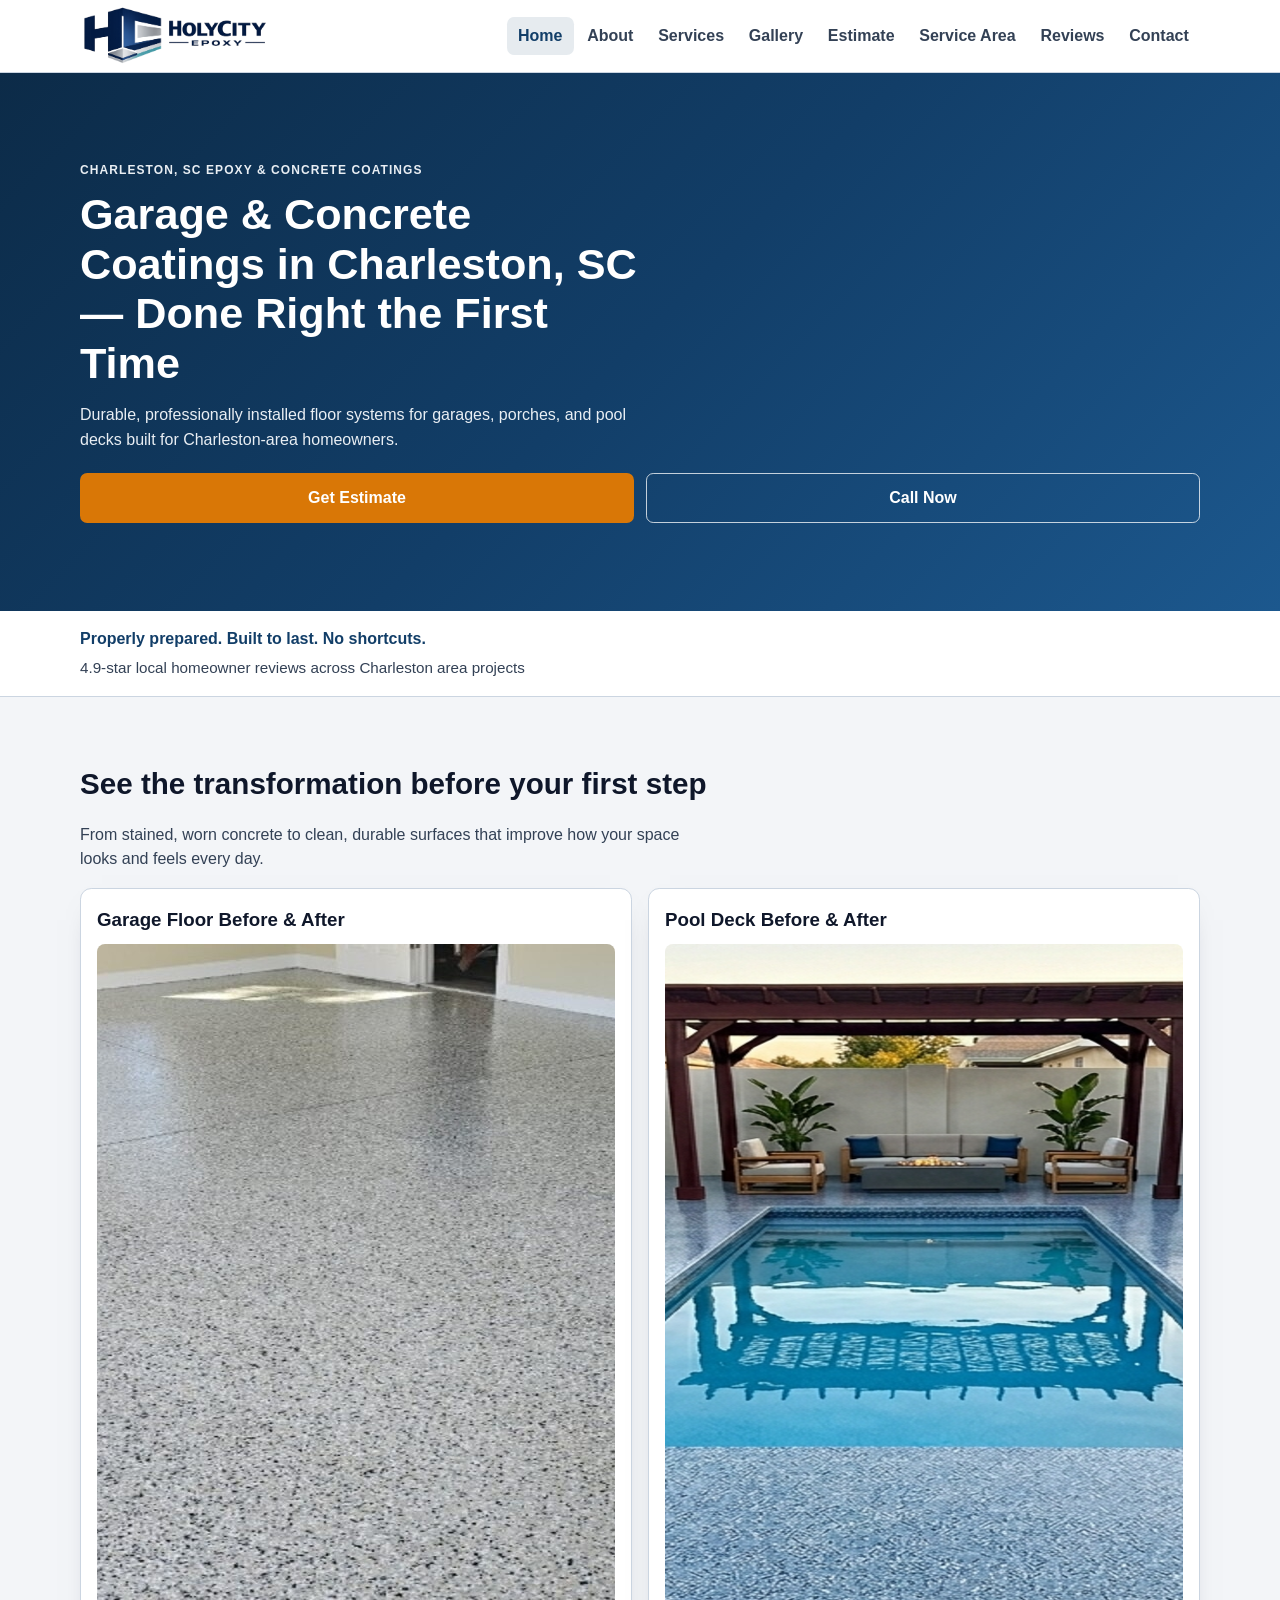
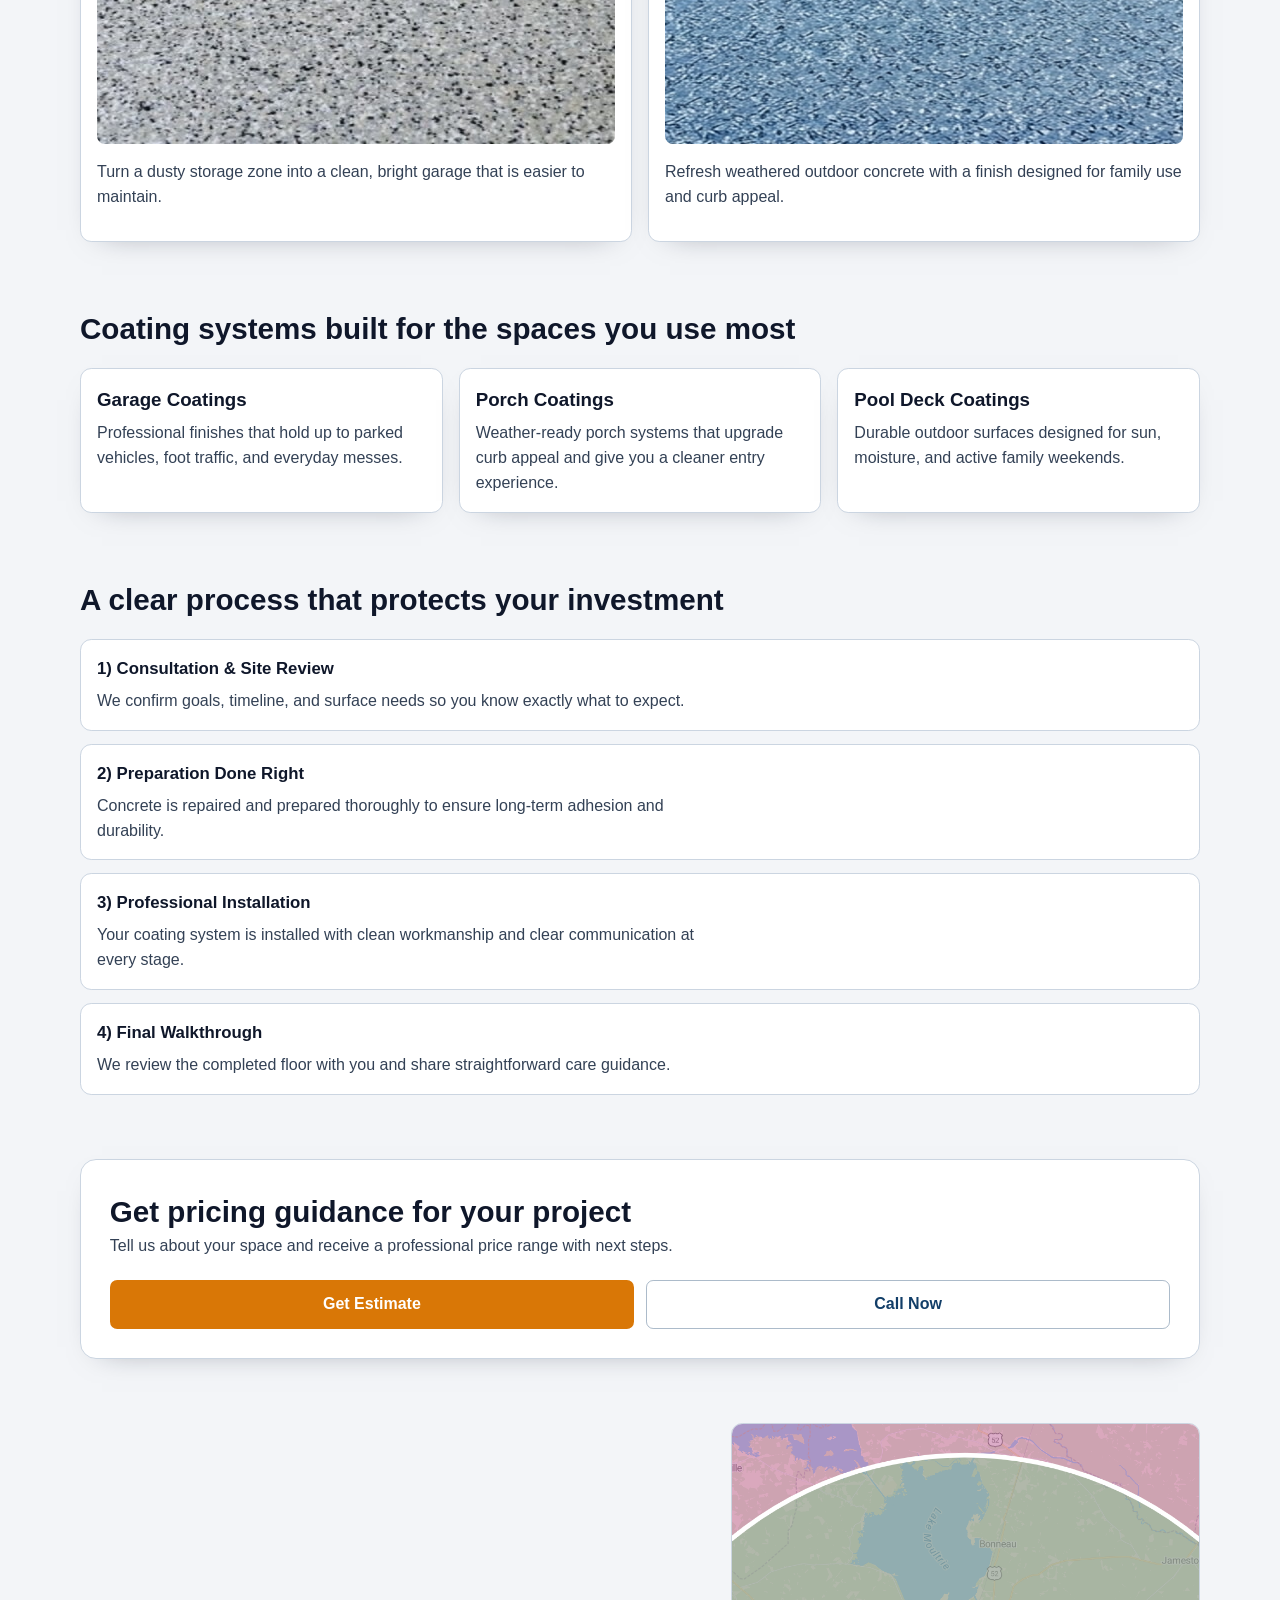
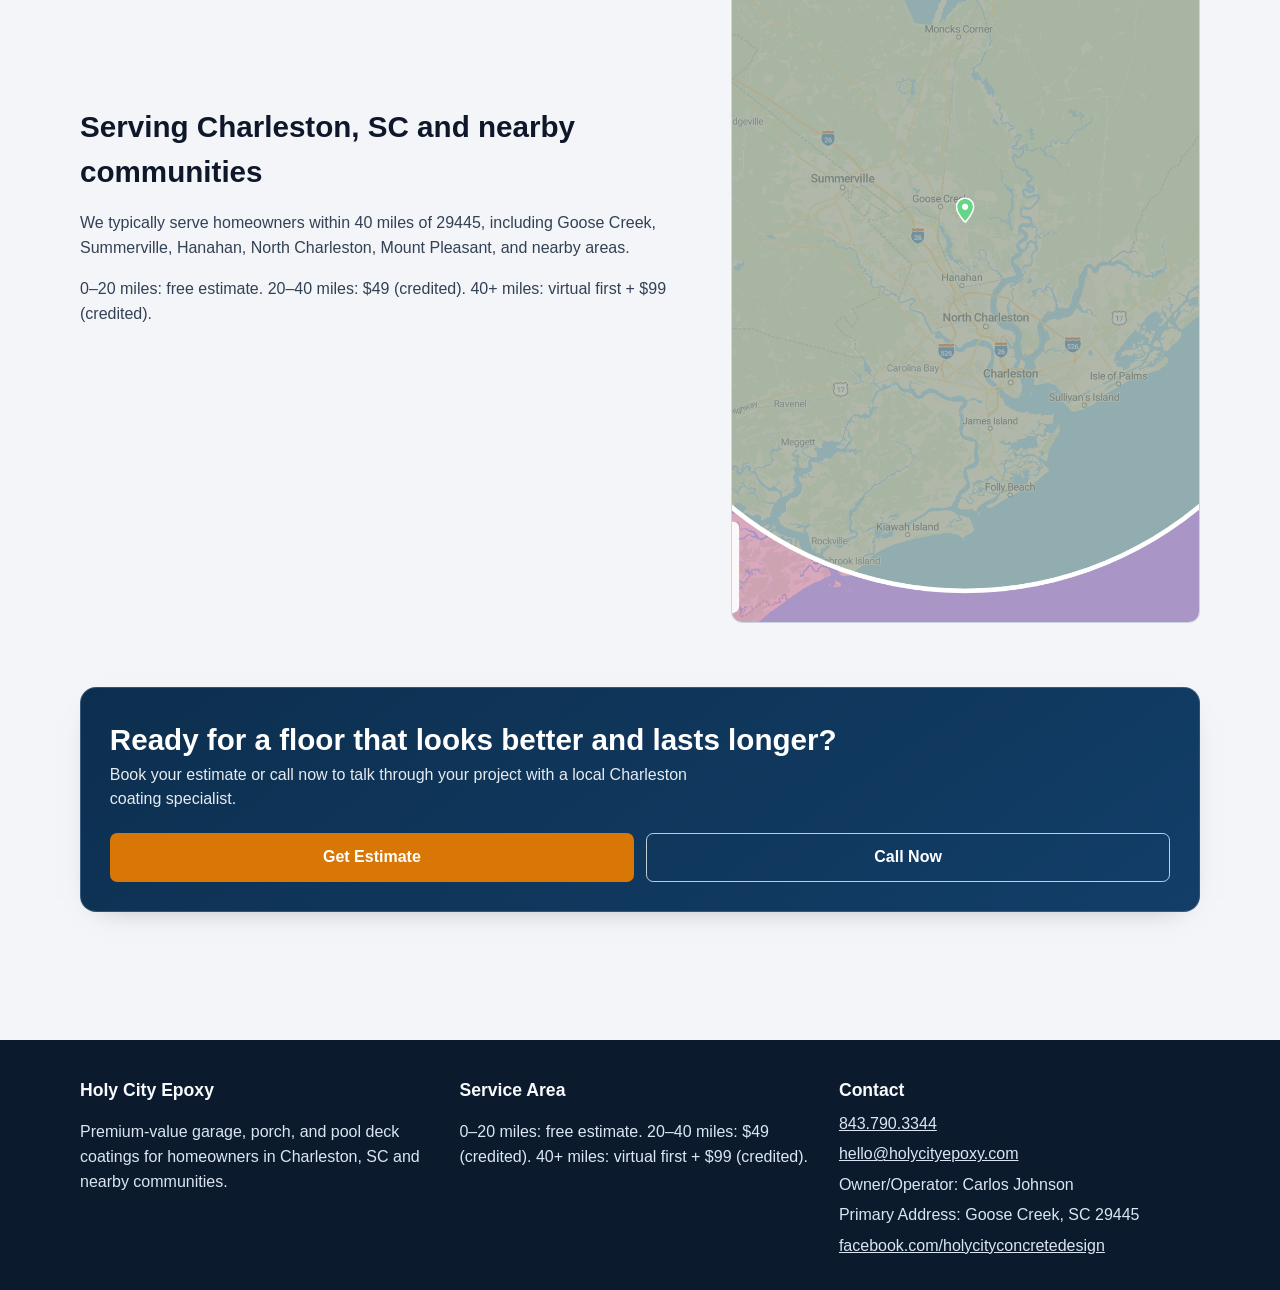
==== index.html @ 014aeec2 "Make gallery GIF feature PR-safe with text-only workflow" ====
<!doctype html>
<html lang="en">
  <head>
    <meta charset="UTF-8" />
    <meta name="viewport" content="width=device-width, initial-scale=1.0" />
    <title>Charleston Epoxy Floor Coatings | Holy City Epoxy</title>
    <meta
      name="description"
      content="Holy City Epoxy installs garage, porch, and pool deck coatings for Charleston, SC homeowners with durable prep-first systems and clear local service."
    />
    <link rel="canonical" href="https://holycityepoxy.com/" />
    <meta property="og:locale" content="en_US" />
    <meta property="og:type" content="website" />
    <meta property="og:title" content="Charleston Epoxy Floor Coatings | Holy City Epoxy" />
    <meta property="og:description" content="Holy City Epoxy installs garage, porch, and pool deck coatings for Charleston, SC homeowners with durable prep-first systems and clear local service." />
    <meta property="og:url" content="https://holycityepoxy.com/" />
    <meta property="og:site_name" content="Holy City Epoxy" />
    <meta name="twitter:card" content="summary" />
    <link rel="stylesheet" href="assets/css/styles.min.css" />
  </head>
  <body>
    <a class="skip-link" href="#main-content">Skip to main content</a>
    <header class="site-header">
      <div class="layout-container header-inner">
        <a class="brand" href="index.html" aria-label="Holy City Epoxy home">
          <img class="brand-logo" src="assets/images/branding/holy-city-epoxy-logo-primary.png" alt="Holy City Epoxy logo" width="1096" height="347" />
          <span class="brand-text">Holy City Epoxy</span>
        </a>
        <button class="menu-toggle" type="button" data-menu-button aria-expanded="false" aria-controls="site-nav">Menu</button>
        <nav id="site-nav" class="site-nav" aria-label="Primary" data-site-nav>
          <ul>
            <li><a href="index.html" aria-current="page">Home</a></li>
            <li><a href="about.html">About</a></li>
            <li><a href="services.html">Services</a></li>
            <li><a href="gallery.html">Gallery</a></li>
            <li><a href="estimate.html">Estimate</a></li>
            <li><a href="service-area.html">Service Area</a></li>
            <li><a href="reviews.html">Reviews</a></li>
            <li><a href="contact.html">Contact</a></li>
          </ul>
        </nav>
      </div>
    </header>

    <main id="main-content">
      <section class="page-hero" aria-labelledby="homepage-hero-title">
        <div class="layout-container">
          <p class="eyebrow">Charleston, SC Epoxy &amp; Concrete Coatings</p>
          <h1 id="homepage-hero-title">Garage &amp; Concrete Coatings in Charleston, SC — Done Right the First Time</h1>
          <p>
            Durable, professionally installed floor systems for garages, porches, and pool decks built for Charleston-area
            homeowners.
          </p>
          <div class="hero-actions hero-actions-equal" role="group" aria-label="Primary contact actions">
            <a class="button button-primary button-equal" href="estimate.html" aria-label="Get your project estimate">Get Estimate</a>
            <a class="button button-secondary button-equal" href="tel:+18437903344" aria-label="Call Holy City Epoxy now at 843.790.3344">Call Now</a>
          </div>
        </div>
      </section>

      <section class="trust-strip" aria-label="Trust and customer confidence">
        <div class="layout-container trust-strip-inner">
          <p class="trust-line">Properly prepared. Built to last. No shortcuts.</p>
          <p class="review-line" aria-label="Average review score">4.9-star local homeowner reviews across Charleston area projects</p>
        </div>
      </section>

      <section class="content-section visual-proof-section" aria-labelledby="visual-proof-title">
        <div class="layout-container">
          <h2 id="visual-proof-title">See the transformation before your first step</h2>
          <p>From stained, worn concrete to clean, durable surfaces that improve how your space looks and feels every day.</p>
          <div class="before-after-grid">
            <article class="proof-card">
              <h3>Garage Floor Before &amp; After</h3>
              <figure>
                <img src="assets/images/gallery/garage_after.jpeg" loading="lazy" alt="Two car garage floor after professional epoxy coating with bright finish" width="1200" height="800" />
              </figure>
              <p>Turn a dusty storage zone into a clean, bright garage that is easier to maintain.</p>
            </article>
            <article class="proof-card">
              <h3>Pool Deck Before &amp; After</h3>
              <figure>
                <img src="assets/images/gallery/pool_deck_after.png" loading="lazy" alt="Residential pool deck after coating installation with refreshed texture" width="1200" height="800" />
              </figure>
              <p>Refresh weathered outdoor concrete with a finish designed for family use and curb appeal.</p>
            </article>
          </div>
        </div>
      </section>

      <section class="content-section" aria-labelledby="services-overview-title">
        <div class="layout-container">
          <h2 id="services-overview-title">Coating systems built for the spaces you use most</h2>
          <div class="card-grid">
            <article class="card">
              <h3>Garage Coatings</h3>
              <p>Professional finishes that hold up to parked vehicles, foot traffic, and everyday messes.</p>
            </article>
            <article class="card">
              <h3>Porch Coatings</h3>
              <p>Weather-ready porch systems that upgrade curb appeal and give you a cleaner entry experience.</p>
            </article>
            <article class="card">
              <h3>Pool Deck Coatings</h3>
              <p>Durable outdoor surfaces designed for sun, moisture, and active family weekends.</p>
            </article>
          </div>
        </div>
      </section>

      <section class="content-section process-section" aria-labelledby="process-title">
        <div class="layout-container">
          <h2 id="process-title">A clear process that protects your investment</h2>
          <ol class="process-list">
            <li>
              <h3>1) Consultation &amp; Site Review</h3>
              <p>We confirm goals, timeline, and surface needs so you know exactly what to expect.</p>
            </li>
            <li>
              <h3>2) Preparation Done Right</h3>
              <p>Concrete is repaired and prepared thoroughly to ensure long-term adhesion and durability.</p>
            </li>
            <li>
              <h3>3) Professional Installation</h3>
              <p>Your coating system is installed with clean workmanship and clear communication at every stage.</p>
            </li>
            <li>
              <h3>4) Final Walkthrough</h3>
              <p>We review the completed floor with you and share straightforward care guidance.</p>
            </li>
          </ol>
        </div>
      </section>

      <section class="content-section estimate-cta-section" aria-labelledby="estimate-cta-title">
        <div class="layout-container cta-panel">
          <h2 id="estimate-cta-title">Get pricing guidance for your project</h2>
          <p>Tell us about your space and receive a professional price range with next steps.</p>
          <div class="hero-actions hero-actions-equal" role="group" aria-label="Estimate and call actions">
            <a class="button button-primary button-equal" href="estimate.html">Get Estimate</a>
            <a class="button button-secondary button-equal" href="tel:+18437903344">Call Now</a>
          </div>
        </div>
      </section>

      <section class="content-section service-area-section" aria-labelledby="service-area-title">
        <div class="layout-container service-area-layout">
          <div>
            <h2 id="service-area-title">Serving Charleston, SC and nearby communities</h2>
            <p>
              We typically serve homeowners within 40 miles of 29445, including Goose Creek, Summerville, Hanahan,
              North Charleston, Mount Pleasant, and nearby areas.
            </p>
            <p>0–20 miles: free estimate. 20–40 miles: $49 (credited). 40+ miles: virtual first + $99 (credited).</p>
          </div>
          <figure class="service-area-figure">
            <img src="assets/images/services/service-area-map.png" loading="lazy" alt="Static map centered on ZIP code 29445 showing an approximate 40 mile Holy City Epoxy service radius" width="1200" height="800" />
          </figure>
        </div>
      </section>

      <section class="content-section final-cta-section" aria-labelledby="final-cta-title">
        <div class="layout-container cta-panel cta-panel-dark">
          <h2 id="final-cta-title">Ready for a floor that looks better and lasts longer?</h2>
          <p>Book your estimate or call now to talk through your project with a local Charleston coating specialist.</p>
          <div class="hero-actions hero-actions-equal" role="group" aria-label="Final call to action buttons">
            <a class="button button-primary button-equal" href="estimate.html">Get Estimate</a>
            <a class="button button-secondary button-equal" href="tel:+18437903344">Call Now</a>
          </div>
        </div>
      </section>
    </main>

    <footer class="site-footer">
      <div class="layout-container footer-grid">
        <section>
          <h2>Holy City Epoxy</h2>
          <p>Premium-value garage, porch, and pool deck coatings for homeowners in Charleston, SC and nearby communities.</p>
        </section>
        <section>
          <h2>Service Area</h2>
          <p>0–20 miles: free estimate. 20–40 miles: $49 (credited). 40+ miles: virtual first + $99 (credited).</p>
        </section>
        <section>
          <h2>Contact</h2>
          <ul>
            <li><a href="tel:+18437903344">843.790.3344</a></li>
            <li><a href="mailto:hello@holycityepoxy.com">hello@holycityepoxy.com</a></li>
            <li>Owner/Operator: Carlos Johnson</li>
            <li>Primary Address: Goose Creek, SC 29445</li>
            <li><a href="https://facebook.com/holycityconcretedesign" target="_blank" rel="noopener noreferrer">facebook.com/holycityconcretedesign</a></li>
          </ul>
        </section>
      </div>
    </footer>

    <script src="assets/js/main.min.js" defer></script>
  </body>
</html>
---- assets/css/styles.min.css ----
:root {
  --bg: #f3f5f8;
  --surface: #ffffff;
  --surface-muted: #eef2f7;
  --text: #0f172a;
  --muted: #334155;
  --primary: #123e68;
  --primary-dark: #0d2f4f;
  --accent: #d97706;
  --accent-dark: #b45309;
  --border: #cbd5e1;
  --focus: #f59e0b;
  --success: #166534;
  --shadow-soft: 0 10px 30px -22px rgb(15 23 42 / 0.5);
  --radius-sm: 0.45rem;
  --radius-md: 0.7rem;
  --radius-lg: 1rem;
  --section-space: clamp(2.5rem, 5vw, 4.5rem);
  --max-width: 70rem;
}

* {
  box-sizing: border-box;
}

html {
  scroll-behavior: smooth;
}

body {
  margin: 0;
  font-family: "Inter", "Segoe UI", Roboto, Helvetica, Arial, sans-serif;
  color: var(--text);
  background: linear-gradient(to bottom, #f7f9fc, #eef2f6 16rem, var(--bg) 24rem);
  line-height: 1.55;
}

a {
  color: inherit;
}

img {
  max-width: 100%;
  display: block;
}

.service-area-map {
  border-radius: var(--radius-md);
  border: 1px solid var(--border);
  box-shadow: var(--shadow-soft);
}

.skip-link {
  position: absolute;
  top: -10rem;
  left: 0;
  z-index: 2000;
  background: var(--text);
  color: #fff;
  padding: 0.8rem 1rem;
  border-bottom-right-radius: var(--radius-sm);
}

.skip-link:focus {
  top: 0;
}

:focus-visible {
  outline: 3px solid var(--focus);
  outline-offset: 2px;
}

.layout-container {
  width: min(100% - 2rem, var(--max-width));
  margin-inline: auto;
}

.site-header {
  position: sticky;
  top: 0;
  z-index: 1000;
  border-bottom: 1px solid var(--border);
  background: rgb(255 255 255 / 0.95);
  backdrop-filter: blur(8px);
}

.header-inner {
  min-height: 4.5rem;
  display: flex;
  align-items: center;
  justify-content: space-between;
  gap: 0.9rem;
}

.brand {
  display: inline-flex;
  align-items: center;
  gap: 0.6rem;
  text-decoration: none;
  font-weight: 800;
  letter-spacing: 0.01em;
}

.brand-logo {
  width: clamp(9.5rem, 20vw, 12rem);
  height: auto;
}

.brand-text {
  position: absolute;
  width: 1px;
  height: 1px;
  padding: 0;
  margin: -1px;
  overflow: hidden;
  clip: rect(0 0 0 0);
  white-space: nowrap;
  border: 0;
}

.menu-toggle {
  border: 1px solid var(--border);
  border-radius: var(--radius-sm);
  background: var(--surface);
  padding: 0.55rem 0.75rem;
  color: var(--text);
  font-weight: 600;
}

.site-nav {
  display: none;
}

.site-nav.is-open {
  display: block;
  position: absolute;
  top: calc(100% + 1px);
  right: 1rem;
  left: 1rem;
  border: 1px solid var(--border);
  border-radius: var(--radius-md);
  background: var(--surface);
  box-shadow: var(--shadow-soft);
}

.site-nav ul {
  list-style: none;
  margin: 0;
  padding: 0.9rem;
  display: grid;
  gap: 0.35rem;
}

.site-nav a {
  text-decoration: none;
  color: var(--muted);
  font-weight: 600;
  border-radius: var(--radius-sm);
  display: block;
  padding: 0.5rem 0.6rem;
}

.site-nav a:hover {
  background: var(--surface-muted);
  color: var(--text);
}

.site-nav a[aria-current="page"] {
  background: rgb(18 62 104 / 0.1);
  color: var(--primary);
}

.page-hero {
  color: #fff;
  padding: clamp(3rem, 7vw, 5.5rem) 0;
  background: linear-gradient(135deg, #0c2b48, #123e68 50%, #1c588e);
}

.page-hero h1 {
  margin: 0.65rem 0 0.9rem;
  max-width: 24ch;
  font-size: clamp(1.8rem, 5vw, 2.7rem);
  line-height: 1.15;
}

.page-hero p {
  margin: 0;
  color: rgb(241 245 249 / 0.97);
  max-width: 65ch;
}

.eyebrow {
  margin: 0;
  text-transform: uppercase;
  letter-spacing: 0.09em;
  font-size: 0.75rem;
  font-weight: 700;
  color: rgb(252 211 77 / 0.95);
}

.hero-actions {
  display: flex;
  flex-wrap: wrap;
  gap: 0.75rem;
  margin-top: 1.3rem;
}

.hero-actions-equal .button-equal {
  flex: 1 1 11rem;
}

.button {
  text-decoration: none;
  border: 1px solid transparent;
  border-radius: var(--radius-sm);
  min-height: 2.75rem;
  padding: 0.7rem 1.05rem;
  font-weight: 700;
  display: inline-flex;
  align-items: center;
  justify-content: center;
  gap: 0.4rem;
  transition: background-color 120ms ease, color 120ms ease, border-color 120ms ease;
  cursor: pointer;
}

.button-primary {
  background: var(--accent);
  color: #fff;
}

.button-primary:hover {
  background: var(--accent-dark);
}

.button-secondary {
  border-color: rgb(255 255 255 / 0.75);
  color: #fff;
  background: transparent;
}

.button-secondary:hover {
  background: rgb(255 255 255 / 0.13);
}

.content-section .button-secondary {
  color: var(--primary);
  border-color: rgb(18 62 104 / 0.35);
  background: transparent;
}

.content-section .button-secondary:hover {
  background: rgb(18 62 104 / 0.07);
}

.trust-strip {
  border-bottom: 1px solid var(--border);
  background: #fff;
}

.trust-strip-inner {
  display: grid;
  gap: 0.3rem;
  padding: 1rem 0;
}

.trust-line {
  margin: 0;
  color: var(--primary);
  font-weight: 700;
}

.review-line {
  margin: 0;
  color: var(--muted);
  font-size: 0.95rem;
}

.content-section {
  padding: var(--section-space) 0 0;
}

.content-section:last-of-type {
  padding-bottom: var(--section-space);
}

.field-error {
  margin: 0.35rem 0 0;
  color: #991b1b;
  font-size: 0.9rem;
  font-weight: 600;
  line-height: 1.4;
}

.is-invalid {
  border-color: #dc2626 !important;
}

.form-alert {
  margin: 1rem 0;
  padding: 0.75rem 0.9rem;
  border-radius: var(--radius-sm);
  border: 1px solid #dc2626;
  background: #fef2f2;
  color: #7f1d1d;
  font-weight: 600;
}

.form-alert-success {
  border-color: #15803d;
  background: #f0fdf4;
  color: #14532d;
}

@supports not (display: grid) {
  .card-grid,
  .before-after-grid,
  .gallery-grid,
  .footer-grid,
  .form-grid,
  .internal-link-grid,
  .review-grid,
  .service-area-layout {
    display: flex;
    flex-wrap: wrap;
    gap: 1rem;
  }

  .card-grid > *,
  .before-after-grid > *,
  .gallery-grid > *,
  .footer-grid > *,
  .form-grid > *,
  .internal-link-grid > *,
  .review-grid > *,
  .service-area-layout > * {
    flex: 1 1 18rem;
  }

  .form-grid > .form-full {
    flex-basis: 100%;
  }
}

.content-section h2 {
  margin: 0;
  font-size: clamp(1.35rem, 3vw, 1.85rem);
}

.content-section p {
  max-width: 70ch;
  color: var(--muted);
}

.card-grid {
  margin-top: 1rem;
  display: grid;
  gap: 1rem;
}

.card {
  background: var(--surface);
  border: 1px solid var(--border);
  border-radius: var(--radius-md);
  padding: 1rem;
  box-shadow: var(--shadow-soft);
}

.card h3 {
  margin: 0 0 0.45rem;
}

.card p {
  margin: 0;
}

.internal-link-grid {
  margin-top: 1rem;
  display: grid;
  gap: 1rem;
}

.internal-link-grid .card {
  text-decoration: none;
}

.internal-link-grid .card:hover h3 {
  color: var(--primary);
}

.before-after-grid {
  margin-top: 1rem;
  display: grid;
  gap: 1rem;
}

.proof-card {
  background: var(--surface);
  border: 1px solid var(--border);
  border-radius: var(--radius-md);
  padding: 1rem;
  box-shadow: var(--shadow-soft);
}

.proof-card h3 {
  margin: 0 0 0.6rem;
}

.proof-card figure {
  margin: 0 0 0.65rem;
}

.proof-card img {
  width: 100%;
  aspect-ratio: 16 / 10;
  object-fit: cover;
  border-radius: calc(var(--radius-md) - 0.2rem);
}

.process-list {
  margin: 1rem 0 0;
  padding: 0;
  list-style: none;
  display: grid;
  gap: 0.8rem;
}

.process-list li {
  background: var(--surface);
  border: 1px solid var(--border);
  border-radius: var(--radius-md);
  padding: 1rem;
}

.process-list h3 {
  margin: 0 0 0.45rem;
  font-size: 1.05rem;
}

.process-list p {
  margin: 0;
}

.cta-panel {
  background: var(--surface);
  border: 1px solid var(--border);
  border-radius: var(--radius-lg);
  box-shadow: var(--shadow-soft);
  padding: clamp(1.2rem, 3vw, 1.8rem);
}

.cta-panel h2,
.cta-panel p {
  margin-top: 0;
}

.service-area-layout {
  display: grid;
  gap: 1rem;
}

.service-area-figure {
  margin: 0;
}

.service-area-figure img {
  width: 100%;
  border-radius: var(--radius-md);
  border: 1px solid var(--border);
  aspect-ratio: 4 / 3;
  object-fit: cover;
}

.cta-panel-dark {
  color: #fff;
  background: linear-gradient(145deg, #0d2f4f, #123e68);
  border-color: rgb(255 255 255 / 0.16);
}

.cta-panel-dark p {
  color: rgb(241 245 249 / 0.95);
}

.cta-panel-dark .button-secondary {
  border-color: rgb(255 255 255 / 0.75);
  color: #fff;
}

.cta-panel-dark .button-secondary:hover {
  background: rgb(255 255 255 / 0.13);
}

.stacked-form {
  background: var(--surface);
  border: 1px solid var(--border);
  border-radius: var(--radius-md);
  padding: clamp(1rem, 3.5vw, 1.5rem);
  box-shadow: var(--shadow-soft);
}

.form-note {
  margin-top: 0;
  color: var(--muted);
}

.form-grid {
  display: grid;
  gap: 0.9rem;
  margin-bottom: 1rem;
}

label {
  display: grid;
  gap: 0.4rem;
  font-weight: 600;
  color: var(--text);
}

input,
select,
textarea {
  width: 100%;
  min-height: 2.5rem;
  border: 1px solid var(--border);
  border-radius: 0.45rem;
  padding: 0.55rem 0.65rem;
  font: inherit;
  color: var(--text);
  background: #fff;
}

textarea {
  min-height: 7.5rem;
  resize: vertical;
}

input::file-selector-button {
  border: 0;
  background: var(--surface-muted);
  color: var(--text);
  padding: 0.35rem 0.55rem;
  border-radius: 0.35rem;
  margin-right: 0.55rem;
}

.mobile-cta {
  position: fixed;
  left: 0;
  right: 0;
  bottom: 0;
  z-index: 1100;
  display: grid;
  grid-template-columns: 1fr 1fr;
  gap: 0.5rem;
  padding: 0.65rem 0.75rem calc(0.65rem + env(safe-area-inset-bottom));
  border-top: 1px solid var(--border);
  background: rgb(255 255 255 / 0.97);
  box-shadow: 0 -10px 25px -20px rgb(15 23 42 / 0.6);
}

.mobile-cta .button {
  width: 100%;
}

.mobile-cta .button-secondary {
  color: var(--primary);
  border-color: rgb(18 62 104 / 0.35);
}

.mobile-cta .button-secondary:hover {
  background: rgb(18 62 104 / 0.07);
}

body.has-mobile-cta {
  padding-bottom: 5.2rem;
}

.site-footer {
  margin-top: clamp(2rem, 5vw, 4rem);
  padding: 2.3rem 0 2rem;
  background: #0b1b2d;
  color: #dce5f3;
}

.site-footer h2 {
  margin: 0 0 0.5rem;
  color: #f8fafc;
  font-size: 1.1rem;
}

.footer-grid {
  display: grid;
  gap: 1.15rem;
}

.footer-grid ul {
  list-style: none;
  margin: 0;
  padding: 0;
  display: grid;
  gap: 0.35rem;
}

.footer-grid a {
  color: #dce5f3;
}

.footer-grid a:hover {
  color: #fff;
}

@media (min-width: 40rem) {
  .card-grid {
    grid-template-columns: repeat(2, minmax(0, 1fr));
  }

  .before-after-grid {
    grid-template-columns: repeat(2, minmax(0, 1fr));
  }

  .form-grid {
    grid-template-columns: repeat(2, minmax(0, 1fr));
  }

  .service-area-list {
    columns: 2;
    gap: 1.5rem;
  }
}

@media (min-width: 52rem) {
  .menu-toggle {
    display: none;
  }

  .site-nav {
    display: block;
    position: static;
  }

  .site-nav ul {
    padding: 0;
    display: flex;
    flex-wrap: wrap;
    gap: 0.15rem;
  }

  .site-nav a {
    padding: 0.4rem 0.7rem;
  }

  .card-grid {
    grid-template-columns: repeat(3, minmax(0, 1fr));
  }

  .footer-grid {
    grid-template-columns: repeat(3, minmax(0, 1fr));
  }

  .service-area-layout {
    grid-template-columns: 1.15fr minmax(0, 0.85fr);
    align-items: center;
  }

  .mobile-cta {
    display: none;
  }

  body.has-mobile-cta {
    padding-bottom: 0;
  }
}

.service-decision-grid,
.finish-choice-grid,
.gallery-grid {
  margin-top: 1rem;
  display: grid;
  gap: 1rem;
}

.service-detail-card,
.gallery-card {
  background: var(--surface);
  border: 1px solid var(--border);
  border-radius: var(--radius-md);
  padding: 1rem;
  box-shadow: var(--shadow-soft);
}

.service-detail-card h3,
.gallery-card h3 {
  margin: 0;
}

.service-outcome {
  margin: 0.55rem 0 0;
  color: var(--text);
  font-weight: 600;
}

.service-detail-list {
  margin: 0.75rem 0 1rem;
  padding-left: 1.1rem;
  display: grid;
  gap: 0.45rem;
  color: var(--muted);
}

.service-area-list-wrap {
  margin-top: 1rem;
  background: var(--surface);
  border: 1px solid var(--border);
  border-radius: var(--radius-md);
  padding: 1rem;
  box-shadow: var(--shadow-soft);
}

.service-area-list-intro {
  margin: 0;
  color: var(--text);
  font-weight: 700;
}

.service-area-list {
  margin: 0.65rem 0 0;
  padding-left: 1.1rem;
  columns: 1;
  gap: 1rem;
}

.service-area-list li {
  margin: 0.2rem 0;
  color: var(--muted);
}

.gallery-filter-controls {
  margin-top: 1rem;
  display: flex;
  flex-wrap: wrap;
  gap: 0.5rem;
}

.gallery-filter-button {
  border: 1px solid var(--border);
  border-radius: 999px;
  background: var(--surface);
  color: var(--text);
  font: inherit;
  font-weight: 600;
  min-height: 2.2rem;
  padding: 0.35rem 0.85rem;
  cursor: pointer;
}

.gallery-filter-button.is-active,
.gallery-filter-button:hover {
  border-color: var(--primary);
  background: rgb(18 62 104 / 0.09);
  color: var(--primary);
}

.gallery-card-header {
  display: flex;
  align-items: flex-start;
  justify-content: space-between;
  gap: 0.7rem;
  flex-wrap: wrap;
}

.gallery-tag {
  border-radius: 999px;
  background: rgb(18 62 104 / 0.12);
  color: var(--primary);
  font-size: 0.8rem;
  font-weight: 700;
  padding: 0.2rem 0.55rem;
}

.before-after-pair {
  margin-top: 0.8rem;
  display: grid;
  gap: 0.7rem;
  align-items: start;
}

.before-after-pair figure {
  margin: 0;
  display: grid;
  gap: 0.45rem;
  align-content: start;
}

.before-after-pair img,
.image-placeholder--media {
  width: 100%;
  aspect-ratio: 4 / 3;
  object-fit: cover;
  object-position: center;
  border-radius: calc(var(--radius-md) - 0.2rem);
  border: 1px solid var(--border);
  background: var(--surface-muted);
}

.gallery-card {
  display: grid;
  align-content: start;
}

.gallery-media-frame {
  margin-top: 0.8rem;
}

.gallery-media-frame figure {
  margin: 0;
  display: grid;
  gap: 0.45rem;
}

.gallery-media-frame img {
  width: 100%;
  aspect-ratio: 4 / 3;
  object-fit: cover;
  border-radius: calc(var(--radius-md) - 0.2rem);
  border: 1px solid var(--border);
  background: var(--surface-muted);
}

.before-after-pair figcaption {
  margin-top: 0.45rem;
  color: var(--muted);
  font-size: 0.9rem;
}

.image-placeholder {
  border-radius: calc(var(--radius-md) - 0.2rem);
  border: 1px dashed var(--border);
  background: var(--surface-muted);
  color: var(--muted);
  font-weight: 700;
  text-transform: uppercase;
  letter-spacing: 0.05em;
  min-height: 8rem;
  display: grid;
  place-items: center;
}

.image-placeholder--media {
  display: grid;
  place-items: center;
}

.gallery-results-note {
  margin: 1rem 0 0;
  color: var(--muted);
  font-size: 0.95rem;
}

.gallery-card.is-hidden {
  display: none;
}

@media (min-width: 40rem) {
  .service-decision-grid,
  .gallery-grid {
    grid-template-columns: repeat(2, minmax(0, 1fr));
  }

  .finish-choice-grid {
    grid-template-columns: repeat(3, minmax(0, 1fr));
  }

  .before-after-pair {
    grid-template-columns: repeat(2, minmax(0, 1fr));
  }
}

@media (min-width: 52rem) {
  .service-decision-grid {
    grid-template-columns: repeat(3, minmax(0, 1fr));
  }

  .gallery-grid {
    grid-template-columns: repeat(3, minmax(0, 1fr));
  }
}

.review-grid {
  margin-top: 1rem;
  display: grid;
  gap: 1rem;
}

.review-card {
  background: var(--surface);
  border: 1px solid var(--border);
  border-radius: var(--radius-md);
  padding: 1rem;
  box-shadow: var(--shadow-soft);
}

.review-quote {
  margin: 0;
  color: var(--text);
}

.review-meta {
  margin: 0.75rem 0 0;
  color: var(--muted);
  font-size: 0.95rem;
}

.form-full {
  grid-column: 1 / -1;
}

.visually-hidden {
  position: absolute;
  width: 1px;
  height: 1px;
  padding: 0;
  margin: -1px;
  overflow: hidden;
  clip: rect(0, 0, 0, 0);
  white-space: nowrap;
  border: 0;
}

.form-step {
  border: 1px solid var(--border);
  border-radius: var(--radius-sm);
  padding: 1rem;
  margin: 0 0 1rem;
}

.form-step legend {
  font-weight: 700;
  padding: 0 0.35rem;
}

.estimate-result {
  border: 1px solid var(--border);
  border-radius: var(--radius-sm);
  background: var(--surface-muted);
  padding: 0.9rem;
  margin: 0 0 1rem;
  color: var(--text);
  font-weight: 600;
}

.service-reminder {
  margin-top: 1rem;
  color: var(--muted);
}

@media (min-width: 40rem) {
  .review-grid {
    grid-template-columns: repeat(2, minmax(0, 1fr));
  }
}

@media (min-width: 52rem) {
  .review-grid {
    grid-template-columns: repeat(3, minmax(0, 1fr));
  }
}
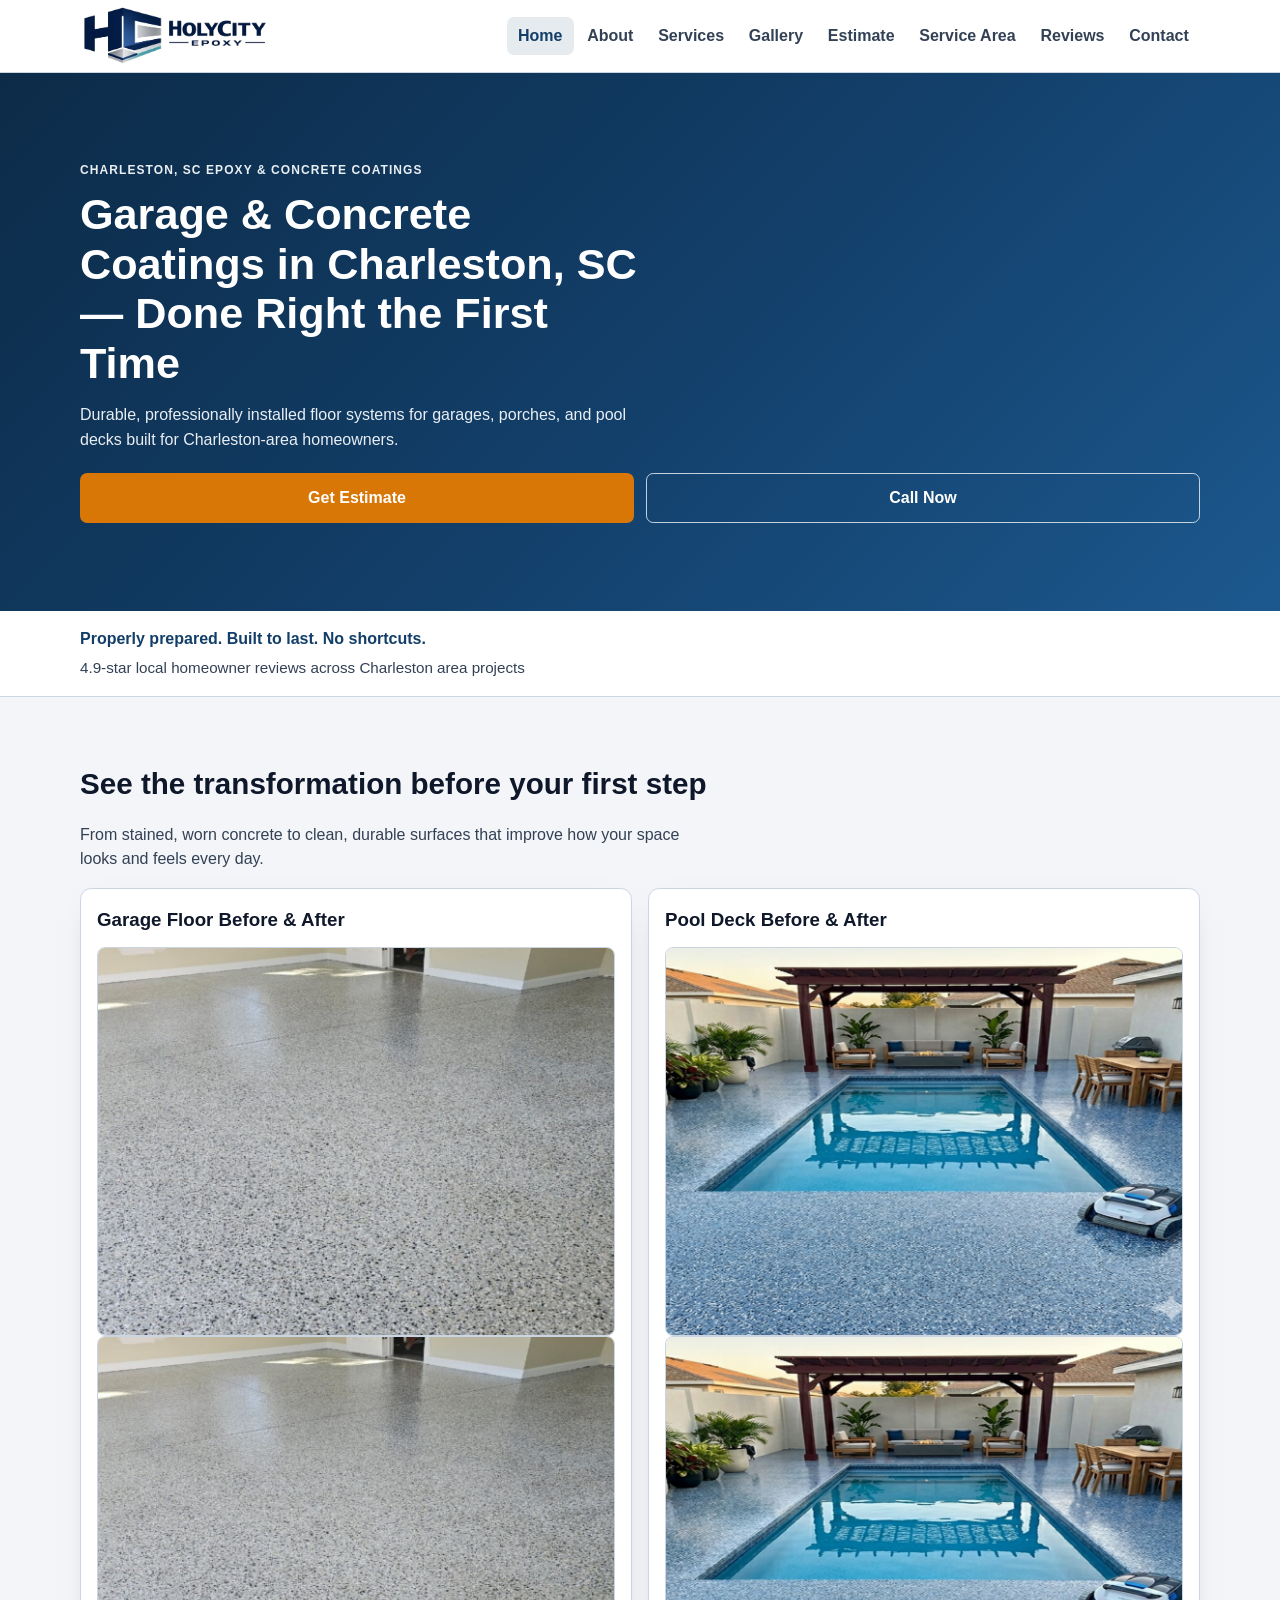
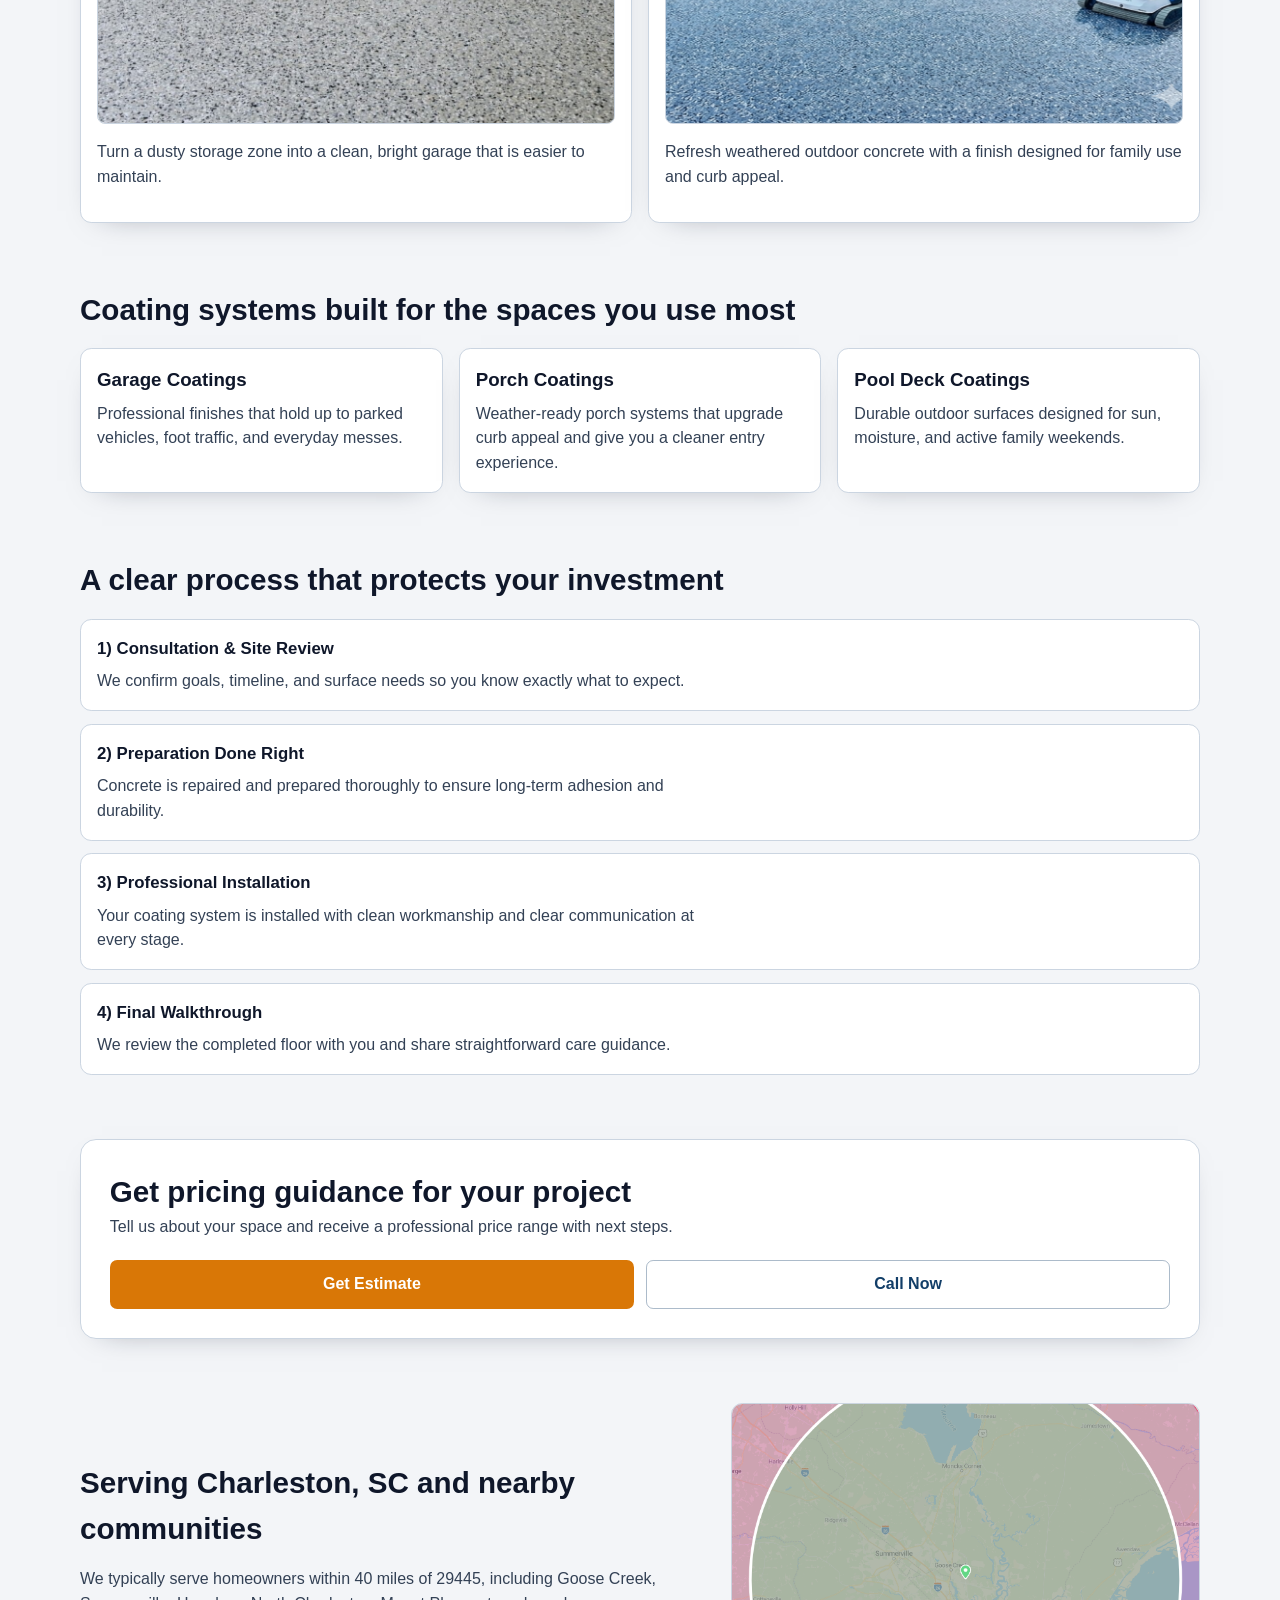
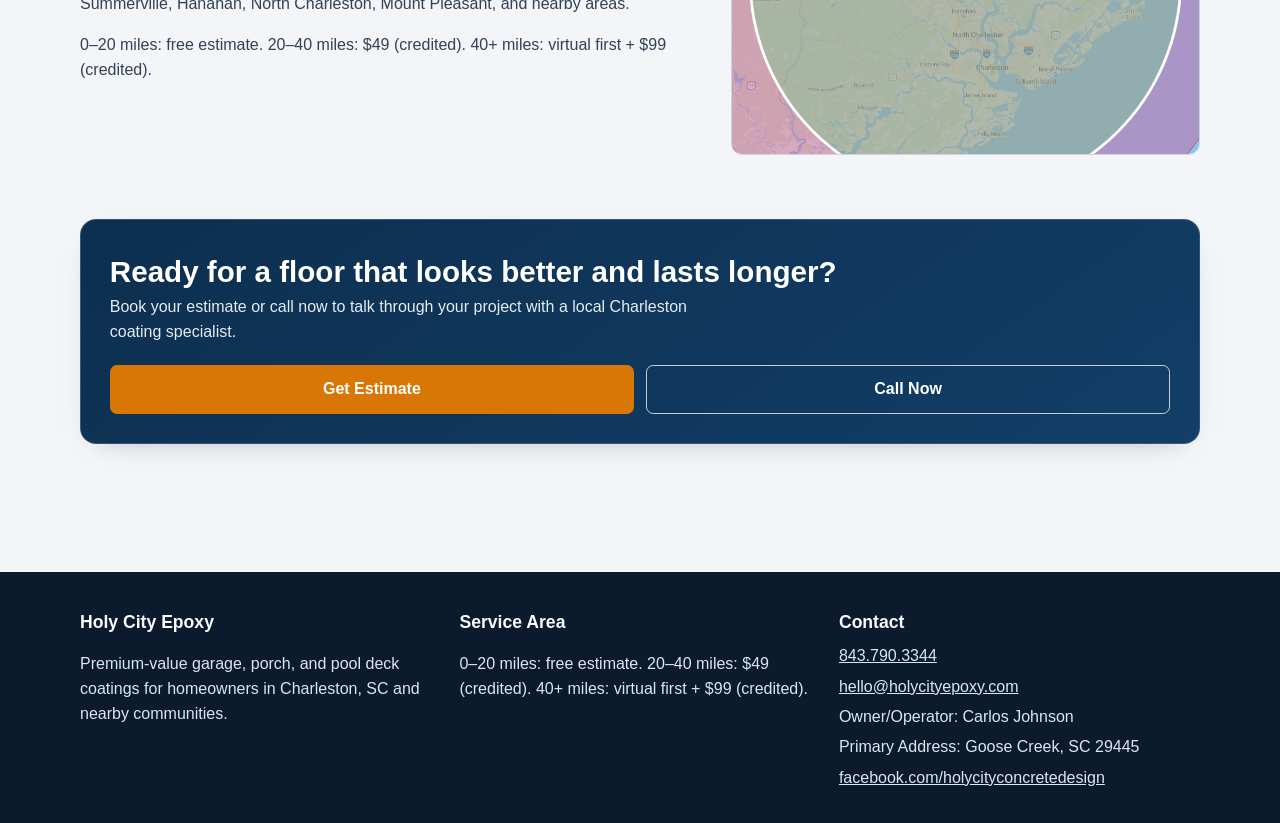
==== commit 00303afe: "Prioritize manually uploaded GIFs with static fallbacks" ====
--- a/index.html
+++ b/index.html
@@ -16,7 +16,7 @@
     <meta property="og:url" content="https://holycityepoxy.com/" />
     <meta property="og:site_name" content="Holy City Epoxy" />
     <meta name="twitter:card" content="summary" />
-    <link rel="stylesheet" href="assets/css/styles.min.css" />
+    <link rel="stylesheet" href="assets/css/styles.css" />
   </head>
   <body>
     <a class="skip-link" href="#main-content">Skip to main content</a>
@@ -72,16 +72,46 @@
           <div class="before-after-grid">
             <article class="proof-card">
               <h3>Garage Floor Before &amp; After</h3>
-              <figure>
-                <img src="assets/images/gallery/garage_after.jpeg" loading="lazy" alt="Two car garage floor after professional epoxy coating with bright finish" width="1200" height="800" />
-              </figure>
+              <div class="gallery-media-frame" data-gallery-media>
+                <figure>
+                  <img
+                    src="assets/images/gallery/garage.gif"
+                    data-gallery-gif="assets/images/gallery/garage.gif"
+                    data-gallery-static="assets/images/gallery/garage_after.jpeg"
+                    loading="lazy"
+                    alt="Animated garage floor before-and-after transformation from stained concrete to a bright epoxy finish"
+                    width="1200"
+                    height="800"
+                  />
+                </figure>
+                <div class="gallery-static-fallback" data-gallery-fallback hidden>
+                  <figure>
+                    <img src="assets/images/gallery/garage_after.jpeg" loading="lazy" alt="Two-car garage floor after epoxy installation with a clean reflective finish" width="1200" height="800" />
+                  </figure>
+                </div>
+              </div>
               <p>Turn a dusty storage zone into a clean, bright garage that is easier to maintain.</p>
             </article>
             <article class="proof-card">
               <h3>Pool Deck Before &amp; After</h3>
-              <figure>
-                <img src="assets/images/gallery/pool_deck_after.png" loading="lazy" alt="Residential pool deck after coating installation with refreshed texture" width="1200" height="800" />
-              </figure>
+              <div class="gallery-media-frame" data-gallery-media>
+                <figure>
+                  <img
+                    src="assets/images/gallery/pool_deck.gif"
+                    data-gallery-gif="assets/images/gallery/pool_deck.gif"
+                    data-gallery-static="assets/images/gallery/pool_deck_after.png"
+                    loading="lazy"
+                    alt="Animated pool deck before-and-after transformation showing a renewed outdoor surface"
+                    width="1200"
+                    height="800"
+                  />
+                </figure>
+                <div class="gallery-static-fallback" data-gallery-fallback hidden>
+                  <figure>
+                    <img src="assets/images/gallery/pool_deck_after.png" loading="lazy" alt="Pool deck after protective coating installation with refreshed texture" width="1200" height="800" />
+                  </figure>
+                </div>
+              </div>
               <p>Refresh weathered outdoor concrete with a finish designed for family use and curb appeal.</p>
             </article>
           </div>
@@ -194,6 +224,6 @@
       </div>
     </footer>
 
-    <script src="assets/js/main.min.js" defer></script>
+    <script src="assets/js/main.js" defer></script>
   </body>
 </html>
--- a/assets/css/styles.css
+++ b/assets/css/styles.css
@@ -0,0 +1,976 @@
+:root {
+  --bg: #f3f5f8;
+  --surface: #ffffff;
+  --surface-muted: #eef2f7;
+  --text: #0f172a;
+  --muted: #334155;
+  --primary: #123e68;
+  --primary-dark: #0d2f4f;
+  --accent: #d97706;
+  --accent-dark: #b45309;
+  --border: #cbd5e1;
+  --focus: #f59e0b;
+  --success: #166534;
+  --shadow-soft: 0 10px 30px -22px rgb(15 23 42 / 0.5);
+  --radius-sm: 0.45rem;
+  --radius-md: 0.7rem;
+  --radius-lg: 1rem;
+  --section-space: clamp(2.5rem, 5vw, 4.5rem);
+  --max-width: 70rem;
+}
+
+* {
+  box-sizing: border-box;
+}
+
+html {
+  scroll-behavior: smooth;
+}
+
+body {
+  margin: 0;
+  font-family: "Inter", "Segoe UI", Roboto, Helvetica, Arial, sans-serif;
+  color: var(--text);
+  background: linear-gradient(to bottom, #f7f9fc, #eef2f6 16rem, var(--bg) 24rem);
+  line-height: 1.55;
+}
+
+a {
+  color: inherit;
+}
+
+img {
+  max-width: 100%;
+  display: block;
+}
+
+img[width][height] {
+  height: auto;
+}
+
+.service-area-map {
+  border-radius: var(--radius-md);
+  border: 1px solid var(--border);
+  box-shadow: var(--shadow-soft);
+}
+
+.skip-link {
+  position: absolute;
+  top: -10rem;
+  left: 0;
+  z-index: 2000;
+  background: var(--text);
+  color: #fff;
+  padding: 0.8rem 1rem;
+  border-bottom-right-radius: var(--radius-sm);
+}
+
+.skip-link:focus {
+  top: 0;
+}
+
+:focus-visible {
+  outline: 3px solid var(--focus);
+  outline-offset: 2px;
+}
+
+.layout-container {
+  width: min(100% - 2rem, var(--max-width));
+  margin-inline: auto;
+}
+
+.site-header {
+  position: sticky;
+  top: 0;
+  z-index: 1000;
+  border-bottom: 1px solid var(--border);
+  background: rgb(255 255 255 / 0.95);
+  backdrop-filter: blur(8px);
+}
+
+.header-inner {
+  min-height: 4.5rem;
+  display: flex;
+  align-items: center;
+  justify-content: space-between;
+  gap: 0.9rem;
+}
+
+.brand {
+  display: inline-flex;
+  align-items: center;
+  gap: 0.6rem;
+  text-decoration: none;
+  font-weight: 800;
+  letter-spacing: 0.01em;
+}
+
+.brand-logo {
+  width: clamp(9.5rem, 20vw, 12rem);
+  height: auto;
+}
+
+.brand-text {
+  position: absolute;
+  width: 1px;
+  height: 1px;
+  padding: 0;
+  margin: -1px;
+  overflow: hidden;
+  clip: rect(0 0 0 0);
+  white-space: nowrap;
+  border: 0;
+}
+
+.menu-toggle {
+  border: 1px solid var(--border);
+  border-radius: var(--radius-sm);
+  background: var(--surface);
+  padding: 0.55rem 0.75rem;
+  color: var(--text);
+  font-weight: 600;
+}
+
+.site-nav {
+  display: none;
+}
+
+.site-nav.is-open {
+  display: block;
+  position: absolute;
+  top: calc(100% + 1px);
+  right: 1rem;
+  left: 1rem;
+  border: 1px solid var(--border);
+  border-radius: var(--radius-md);
+  background: var(--surface);
+  box-shadow: var(--shadow-soft);
+}
+
+.site-nav ul {
+  list-style: none;
+  margin: 0;
+  padding: 0.9rem;
+  display: grid;
+  gap: 0.35rem;
+}
+
+.site-nav a {
+  text-decoration: none;
+  color: var(--muted);
+  font-weight: 600;
+  border-radius: var(--radius-sm);
+  display: block;
+  padding: 0.5rem 0.6rem;
+}
+
+.site-nav a:hover {
+  background: var(--surface-muted);
+  color: var(--text);
+}
+
+.site-nav a[aria-current="page"] {
+  background: rgb(18 62 104 / 0.1);
+  color: var(--primary);
+}
+
+.page-hero {
+  color: #fff;
+  padding: clamp(3rem, 7vw, 5.5rem) 0;
+  background: linear-gradient(135deg, #0c2b48, #123e68 50%, #1c588e);
+}
+
+.page-hero h1 {
+  margin: 0.65rem 0 0.9rem;
+  max-width: 24ch;
+  font-size: clamp(1.8rem, 5vw, 2.7rem);
+  line-height: 1.15;
+}
+
+.page-hero p {
+  margin: 0;
+  color: rgb(241 245 249 / 0.97);
+  max-width: 65ch;
+}
+
+.eyebrow {
+  margin: 0;
+  text-transform: uppercase;
+  letter-spacing: 0.09em;
+  font-size: 0.75rem;
+  font-weight: 700;
+  color: rgb(252 211 77 / 0.95);
+}
+
+.hero-actions {
+  display: flex;
+  flex-wrap: wrap;
+  gap: 0.75rem;
+  margin-top: 1.3rem;
+}
+
+.hero-actions-equal .button-equal {
+  flex: 1 1 11rem;
+}
+
+.button {
+  text-decoration: none;
+  border: 1px solid transparent;
+  border-radius: var(--radius-sm);
+  min-height: 2.75rem;
+  padding: 0.7rem 1.05rem;
+  font-weight: 700;
+  display: inline-flex;
+  align-items: center;
+  justify-content: center;
+  gap: 0.4rem;
+  transition: background-color 120ms ease, color 120ms ease, border-color 120ms ease;
+  cursor: pointer;
+}
+
+.button-primary {
+  background: var(--accent);
+  color: #fff;
+}
+
+.button-primary:hover {
+  background: var(--accent-dark);
+}
+
+.button-secondary {
+  border-color: rgb(255 255 255 / 0.75);
+  color: #fff;
+  background: transparent;
+}
+
+.button-secondary:hover {
+  background: rgb(255 255 255 / 0.13);
+}
+
+.content-section .button-secondary {
+  color: var(--primary);
+  border-color: rgb(18 62 104 / 0.35);
+  background: transparent;
+}
+
+.content-section .button-secondary:hover {
+  background: rgb(18 62 104 / 0.07);
+}
+
+.trust-strip {
+  border-bottom: 1px solid var(--border);
+  background: #fff;
+}
+
+.trust-strip-inner {
+  display: grid;
+  gap: 0.3rem;
+  padding: 1rem 0;
+}
+
+.trust-line {
+  margin: 0;
+  color: var(--primary);
+  font-weight: 700;
+}
+
+.review-line {
+  margin: 0;
+  color: var(--muted);
+  font-size: 0.95rem;
+}
+
+.content-section {
+  padding: var(--section-space) 0 0;
+}
+
+.content-section:last-of-type {
+  padding-bottom: var(--section-space);
+}
+
+.field-error {
+  margin: 0.35rem 0 0;
+  color: #991b1b;
+  font-size: 0.9rem;
+  font-weight: 600;
+  line-height: 1.4;
+}
+
+.is-invalid {
+  border-color: #dc2626 !important;
+}
+
+.form-alert {
+  margin: 1rem 0;
+  padding: 0.75rem 0.9rem;
+  border-radius: var(--radius-sm);
+  border: 1px solid #dc2626;
+  background: #fef2f2;
+  color: #7f1d1d;
+  font-weight: 600;
+}
+
+.form-alert-success {
+  border-color: #15803d;
+  background: #f0fdf4;
+  color: #14532d;
+}
+
+@supports not (display: grid) {
+  .card-grid,
+  .before-after-grid,
+  .gallery-grid,
+  .footer-grid,
+  .form-grid,
+  .internal-link-grid,
+  .review-grid,
+  .service-area-layout {
+    display: flex;
+    flex-wrap: wrap;
+    gap: 1rem;
+  }
+
+  .card-grid > *,
+  .before-after-grid > *,
+  .gallery-grid > *,
+  .footer-grid > *,
+  .form-grid > *,
+  .internal-link-grid > *,
+  .review-grid > *,
+  .service-area-layout > * {
+    flex: 1 1 18rem;
+  }
+
+  .form-grid > .form-full {
+    flex-basis: 100%;
+  }
+}
+
+.content-section h2 {
+  margin: 0;
+  font-size: clamp(1.35rem, 3vw, 1.85rem);
+}
+
+.content-section p {
+  max-width: 70ch;
+  color: var(--muted);
+}
+
+.card-grid {
+  margin-top: 1rem;
+  display: grid;
+  gap: 1rem;
+}
+
+.card {
+  background: var(--surface);
+  border: 1px solid var(--border);
+  border-radius: var(--radius-md);
+  padding: 1rem;
+  box-shadow: var(--shadow-soft);
+}
+
+.card h3 {
+  margin: 0 0 0.45rem;
+}
+
+.card p {
+  margin: 0;
+}
+
+.internal-link-grid {
+  margin-top: 1rem;
+  display: grid;
+  gap: 1rem;
+}
+
+.internal-link-grid .card {
+  text-decoration: none;
+}
+
+.internal-link-grid .card:hover h3 {
+  color: var(--primary);
+}
+
+.before-after-grid {
+  margin-top: 1rem;
+  display: grid;
+  gap: 1rem;
+}
+
+.proof-card {
+  background: var(--surface);
+  border: 1px solid var(--border);
+  border-radius: var(--radius-md);
+  padding: 1rem;
+  box-shadow: var(--shadow-soft);
+}
+
+.proof-card h3 {
+  margin: 0 0 0.6rem;
+}
+
+.proof-card figure {
+  margin: 0 0 0.65rem;
+}
+
+.proof-card img {
+  width: 100%;
+  aspect-ratio: 16 / 10;
+  object-fit: cover;
+  border-radius: calc(var(--radius-md) - 0.2rem);
+}
+
+.process-list {
+  margin: 1rem 0 0;
+  padding: 0;
+  list-style: none;
+  display: grid;
+  gap: 0.8rem;
+}
+
+.process-list li {
+  background: var(--surface);
+  border: 1px solid var(--border);
+  border-radius: var(--radius-md);
+  padding: 1rem;
+}
+
+.process-list h3 {
+  margin: 0 0 0.45rem;
+  font-size: 1.05rem;
+}
+
+.process-list p {
+  margin: 0;
+}
+
+.cta-panel {
+  background: var(--surface);
+  border: 1px solid var(--border);
+  border-radius: var(--radius-lg);
+  box-shadow: var(--shadow-soft);
+  padding: clamp(1.2rem, 3vw, 1.8rem);
+}
+
+.cta-panel h2,
+.cta-panel p {
+  margin-top: 0;
+}
+
+.service-area-layout {
+  display: grid;
+  gap: 1rem;
+}
+
+.service-area-figure {
+  margin: 0;
+}
+
+.service-area-figure img {
+  width: 100%;
+  border-radius: var(--radius-md);
+  border: 1px solid var(--border);
+  aspect-ratio: 4 / 3;
+  object-fit: cover;
+}
+
+.cta-panel-dark {
+  color: #fff;
+  background: linear-gradient(145deg, #0d2f4f, #123e68);
+  border-color: rgb(255 255 255 / 0.16);
+}
+
+.cta-panel-dark p {
+  color: rgb(241 245 249 / 0.95);
+}
+
+.cta-panel-dark .button-secondary {
+  border-color: rgb(255 255 255 / 0.75);
+  color: #fff;
+}
+
+.cta-panel-dark .button-secondary:hover {
+  background: rgb(255 255 255 / 0.13);
+}
+
+.stacked-form {
+  background: var(--surface);
+  border: 1px solid var(--border);
+  border-radius: var(--radius-md);
+  padding: clamp(1rem, 3.5vw, 1.5rem);
+  box-shadow: var(--shadow-soft);
+}
+
+.form-note {
+  margin-top: 0;
+  color: var(--muted);
+}
+
+.form-grid {
+  display: grid;
+  gap: 0.9rem;
+  margin-bottom: 1rem;
+}
+
+label {
+  display: grid;
+  gap: 0.4rem;
+  font-weight: 600;
+  color: var(--text);
+}
+
+input,
+select,
+textarea {
+  width: 100%;
+  min-height: 2.5rem;
+  border: 1px solid var(--border);
+  border-radius: 0.45rem;
+  padding: 0.55rem 0.65rem;
+  font: inherit;
+  color: var(--text);
+  background: #fff;
+}
+
+textarea {
+  min-height: 7.5rem;
+  resize: vertical;
+}
+
+input::file-selector-button {
+  border: 0;
+  background: var(--surface-muted);
+  color: var(--text);
+  padding: 0.35rem 0.55rem;
+  border-radius: 0.35rem;
+  margin-right: 0.55rem;
+}
+
+.mobile-cta {
+  position: fixed;
+  left: 0;
+  right: 0;
+  bottom: 0;
+  z-index: 1100;
+  display: grid;
+  grid-template-columns: 1fr 1fr;
+  gap: 0.5rem;
+  padding: 0.65rem 0.75rem calc(0.65rem + env(safe-area-inset-bottom));
+  border-top: 1px solid var(--border);
+  background: rgb(255 255 255 / 0.97);
+  box-shadow: 0 -10px 25px -20px rgb(15 23 42 / 0.6);
+}
+
+.mobile-cta .button {
+  width: 100%;
+}
+
+.mobile-cta .button-secondary {
+  color: var(--primary);
+  border-color: rgb(18 62 104 / 0.35);
+}
+
+.mobile-cta .button-secondary:hover {
+  background: rgb(18 62 104 / 0.07);
+}
+
+body.has-mobile-cta {
+  padding-bottom: 5.2rem;
+}
+
+.site-footer {
+  margin-top: clamp(2rem, 5vw, 4rem);
+  padding: 2.3rem 0 2rem;
+  background: #0b1b2d;
+  color: #dce5f3;
+}
+
+.site-footer h2 {
+  margin: 0 0 0.5rem;
+  color: #f8fafc;
+  font-size: 1.1rem;
+}
+
+.footer-grid {
+  display: grid;
+  gap: 1.15rem;
+}
+
+.footer-grid ul {
+  list-style: none;
+  margin: 0;
+  padding: 0;
+  display: grid;
+  gap: 0.35rem;
+}
+
+.footer-grid a {
+  color: #dce5f3;
+}
+
+.footer-grid a:hover {
+  color: #fff;
+}
+
+@media (min-width: 40rem) {
+  .card-grid {
+    grid-template-columns: repeat(2, minmax(0, 1fr));
+  }
+
+  .before-after-grid {
+    grid-template-columns: repeat(2, minmax(0, 1fr));
+  }
+
+  .form-grid {
+    grid-template-columns: repeat(2, minmax(0, 1fr));
+  }
+
+  .service-area-list {
+    columns: 2;
+    gap: 1.5rem;
+  }
+}
+
+@media (min-width: 52rem) {
+  .menu-toggle {
+    display: none;
+  }
+
+  .site-nav {
+    display: block;
+    position: static;
+    flex: 1 1 auto;
+  }
+
+  .site-nav ul {
+    padding: 0;
+    display: flex;
+    flex-wrap: wrap;
+    gap: 0.15rem;
+    justify-content: flex-end;
+  }
+
+  .site-nav a {
+    padding: 0.4rem 0.7rem;
+  }
+
+  .card-grid {
+    grid-template-columns: repeat(3, minmax(0, 1fr));
+  }
+
+  .footer-grid {
+    grid-template-columns: repeat(3, minmax(0, 1fr));
+  }
+
+  .service-area-layout {
+    grid-template-columns: 1.15fr minmax(0, 0.85fr);
+    align-items: center;
+  }
+
+  .mobile-cta {
+    display: none;
+  }
+
+  body.has-mobile-cta {
+    padding-bottom: 0;
+  }
+}
+
+.service-decision-grid,
+.finish-choice-grid,
+.gallery-grid {
+  margin-top: 1rem;
+  display: grid;
+  gap: 1rem;
+}
+
+.service-detail-card,
+.gallery-card {
+  background: var(--surface);
+  border: 1px solid var(--border);
+  border-radius: var(--radius-md);
+  padding: 1rem;
+  box-shadow: var(--shadow-soft);
+}
+
+.service-detail-card h3,
+.gallery-card h3 {
+  margin: 0;
+}
+
+.service-outcome {
+  margin: 0.55rem 0 0;
+  color: var(--text);
+  font-weight: 600;
+}
+
+.service-detail-list {
+  margin: 0.75rem 0 1rem;
+  padding-left: 1.1rem;
+  display: grid;
+  gap: 0.45rem;
+  color: var(--muted);
+}
+
+.service-area-list-wrap {
+  margin-top: 1rem;
+  background: var(--surface);
+  border: 1px solid var(--border);
+  border-radius: var(--radius-md);
+  padding: 1rem;
+  box-shadow: var(--shadow-soft);
+}
+
+.service-area-list-intro {
+  margin: 0;
+  color: var(--text);
+  font-weight: 700;
+}
+
+.service-area-list {
+  margin: 0.65rem 0 0;
+  padding-left: 1.1rem;
+  columns: 1;
+  gap: 1rem;
+}
+
+.service-area-list li {
+  margin: 0.2rem 0;
+  color: var(--muted);
+}
+
+.gallery-filter-controls {
+  margin-top: 1rem;
+  display: flex;
+  flex-wrap: wrap;
+  gap: 0.5rem;
+}
+
+.gallery-filter-button {
+  border: 1px solid var(--border);
+  border-radius: 999px;
+  background: var(--surface);
+  color: var(--text);
+  font: inherit;
+  font-weight: 600;
+  min-height: 2.2rem;
+  padding: 0.35rem 0.85rem;
+  cursor: pointer;
+}
+
+.gallery-filter-button.is-active,
+.gallery-filter-button:hover {
+  border-color: var(--primary);
+  background: rgb(18 62 104 / 0.09);
+  color: var(--primary);
+}
+
+.gallery-card-header {
+  display: flex;
+  align-items: flex-start;
+  justify-content: space-between;
+  gap: 0.7rem;
+  flex-wrap: wrap;
+}
+
+.gallery-tag {
+  border-radius: 999px;
+  background: rgb(18 62 104 / 0.12);
+  color: var(--primary);
+  font-size: 0.8rem;
+  font-weight: 700;
+  padding: 0.2rem 0.55rem;
+}
+
+.before-after-pair {
+  margin-top: 0.8rem;
+  display: grid;
+  gap: 0.7rem;
+  align-items: start;
+}
+
+.before-after-pair figure {
+  margin: 0;
+  display: grid;
+  gap: 0.45rem;
+  align-content: start;
+}
+
+.before-after-pair img,
+.image-placeholder--media {
+  width: 100%;
+  aspect-ratio: 4 / 3;
+  object-fit: cover;
+  object-position: center;
+  border-radius: calc(var(--radius-md) - 0.2rem);
+  border: 1px solid var(--border);
+  background: var(--surface-muted);
+}
+
+.gallery-card {
+  display: grid;
+  align-content: start;
+}
+
+.gallery-media-frame {
+  margin-top: 0.8rem;
+}
+
+.gallery-media-frame figure {
+  margin: 0;
+  display: grid;
+  gap: 0.45rem;
+}
+
+.gallery-static-fallback figure {
+  margin: 0;
+}
+
+.gallery-media-frame img {
+  width: 100%;
+  aspect-ratio: 4 / 3;
+  object-fit: cover;
+  border-radius: calc(var(--radius-md) - 0.2rem);
+  border: 1px solid var(--border);
+  background: var(--surface-muted);
+}
+
+.before-after-pair figcaption {
+  margin-top: 0.45rem;
+  color: var(--muted);
+  font-size: 0.9rem;
+}
+
+.image-placeholder {
+  border-radius: calc(var(--radius-md) - 0.2rem);
+  border: 1px dashed var(--border);
+  background: var(--surface-muted);
+  color: var(--muted);
+  font-weight: 700;
+  text-transform: uppercase;
+  letter-spacing: 0.05em;
+  min-height: 8rem;
+  display: grid;
+  place-items: center;
+}
+
+.image-placeholder--media {
+  display: grid;
+  place-items: center;
+}
+
+.gallery-results-note {
+  margin: 1rem 0 0;
+  color: var(--muted);
+  font-size: 0.95rem;
+}
+
+.gallery-card.is-hidden {
+  display: none;
+}
+
+@media (min-width: 40rem) {
+  .service-decision-grid,
+  .gallery-grid {
+    grid-template-columns: repeat(2, minmax(0, 1fr));
+  }
+
+  .finish-choice-grid {
+    grid-template-columns: repeat(3, minmax(0, 1fr));
+  }
+
+  .before-after-pair {
+    grid-template-columns: repeat(2, minmax(0, 1fr));
+  }
+}
+
+@media (min-width: 52rem) {
+  .service-decision-grid {
+    grid-template-columns: repeat(3, minmax(0, 1fr));
+  }
+
+  .gallery-grid {
+    grid-template-columns: repeat(3, minmax(0, 1fr));
+  }
+}
+
+.review-grid {
+  margin-top: 1rem;
+  display: grid;
+  gap: 1rem;
+}
+
+.review-card {
+  background: var(--surface);
+  border: 1px solid var(--border);
+  border-radius: var(--radius-md);
+  padding: 1rem;
+  box-shadow: var(--shadow-soft);
+}
+
+.review-quote {
+  margin: 0;
+  color: var(--text);
+}
+
+.review-meta {
+  margin: 0.75rem 0 0;
+  color: var(--muted);
+  font-size: 0.95rem;
+}
+
+.form-full {
+  grid-column: 1 / -1;
+}
+
+.visually-hidden {
+  position: absolute;
+  width: 1px;
+  height: 1px;
+  padding: 0;
+  margin: -1px;
+  overflow: hidden;
+  clip: rect(0, 0, 0, 0);
+  white-space: nowrap;
+  border: 0;
+}
+
+.form-step {
+  border: 1px solid var(--border);
+  border-radius: var(--radius-sm);
+  padding: 1rem;
+  margin: 0 0 1rem;
+}
+
+.form-step legend {
+  font-weight: 700;
+  padding: 0 0.35rem;
+}
+
+.estimate-result {
+  border: 1px solid var(--border);
+  border-radius: var(--radius-sm);
+  background: var(--surface-muted);
+  padding: 0.9rem;
+  margin: 0 0 1rem;
+  color: var(--text);
+  font-weight: 600;
+}
+
+.service-reminder {
+  margin-top: 1rem;
+  color: var(--muted);
+}
+
+@media (min-width: 40rem) {
+  .review-grid {
+    grid-template-columns: repeat(2, minmax(0, 1fr));
+  }
+}
+
+@media (min-width: 52rem) {
+  .review-grid {
+    grid-template-columns: repeat(3, minmax(0, 1fr));
+  }
+}
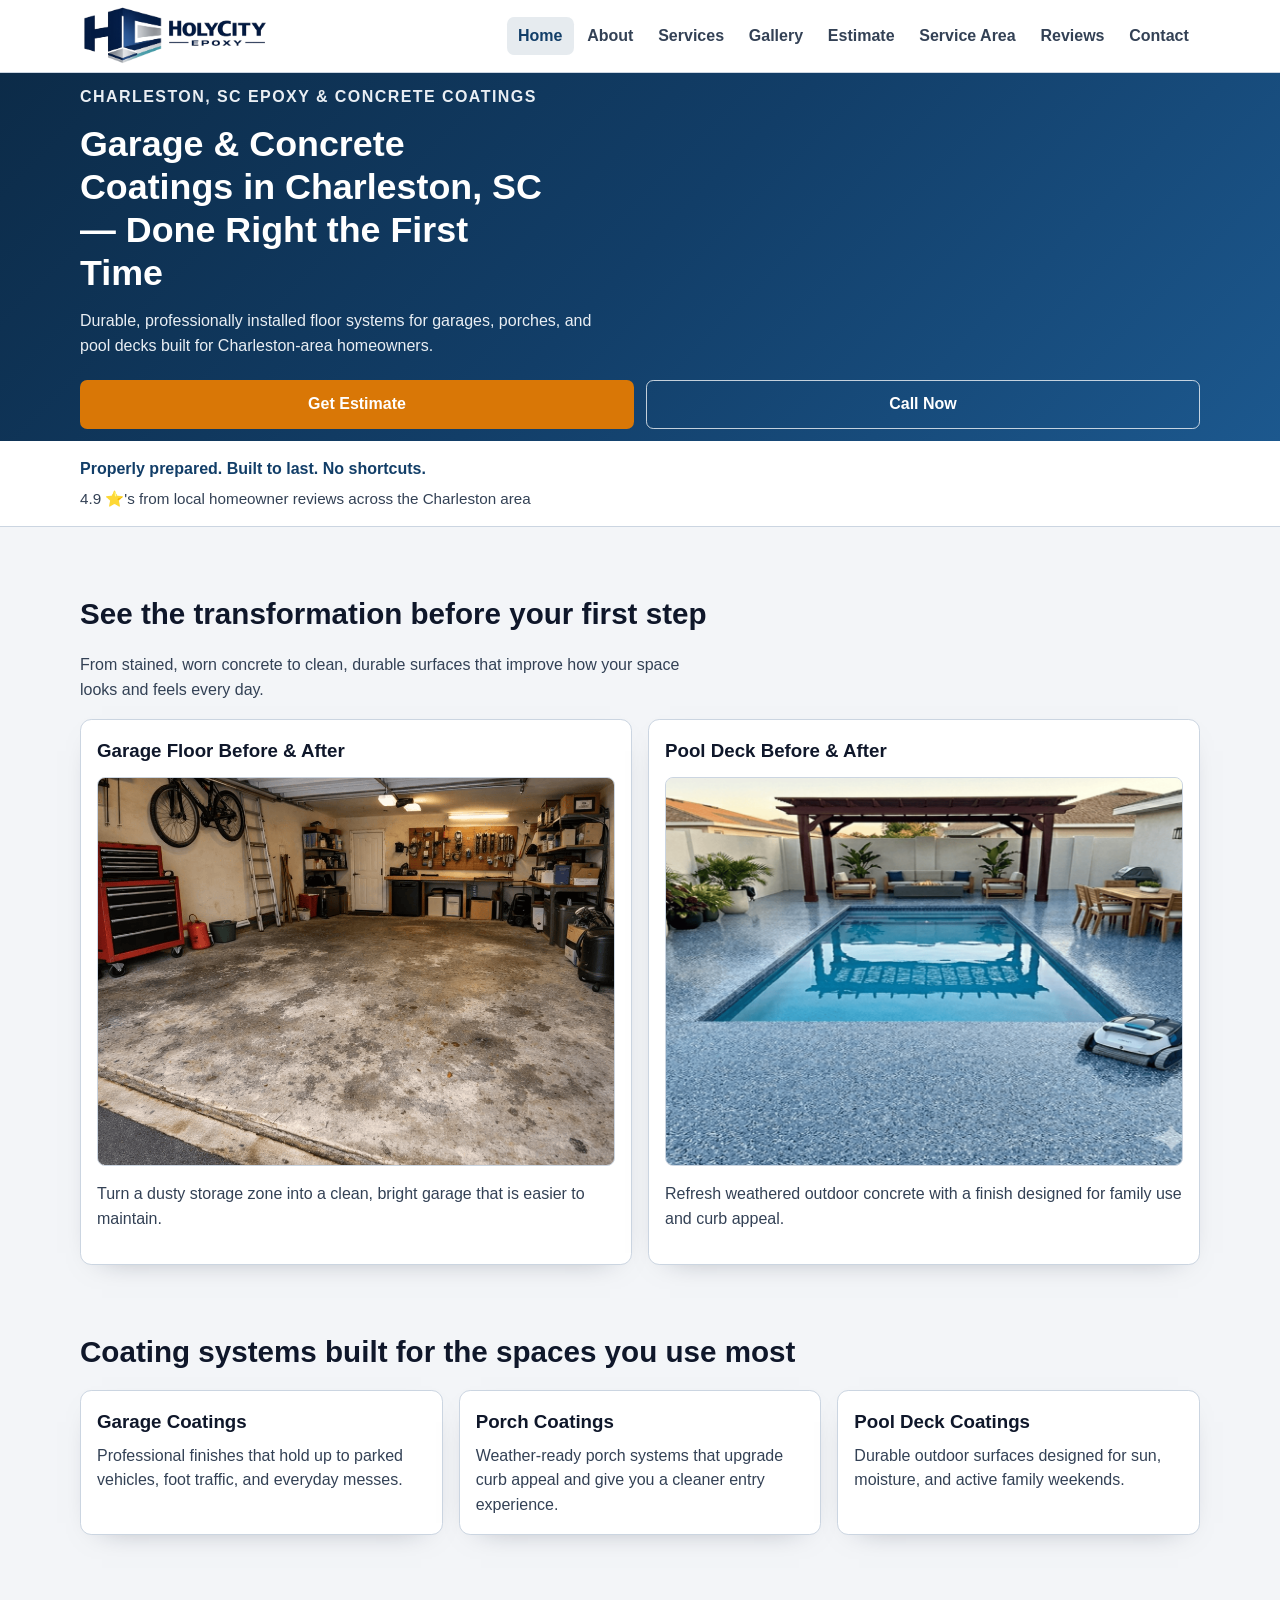
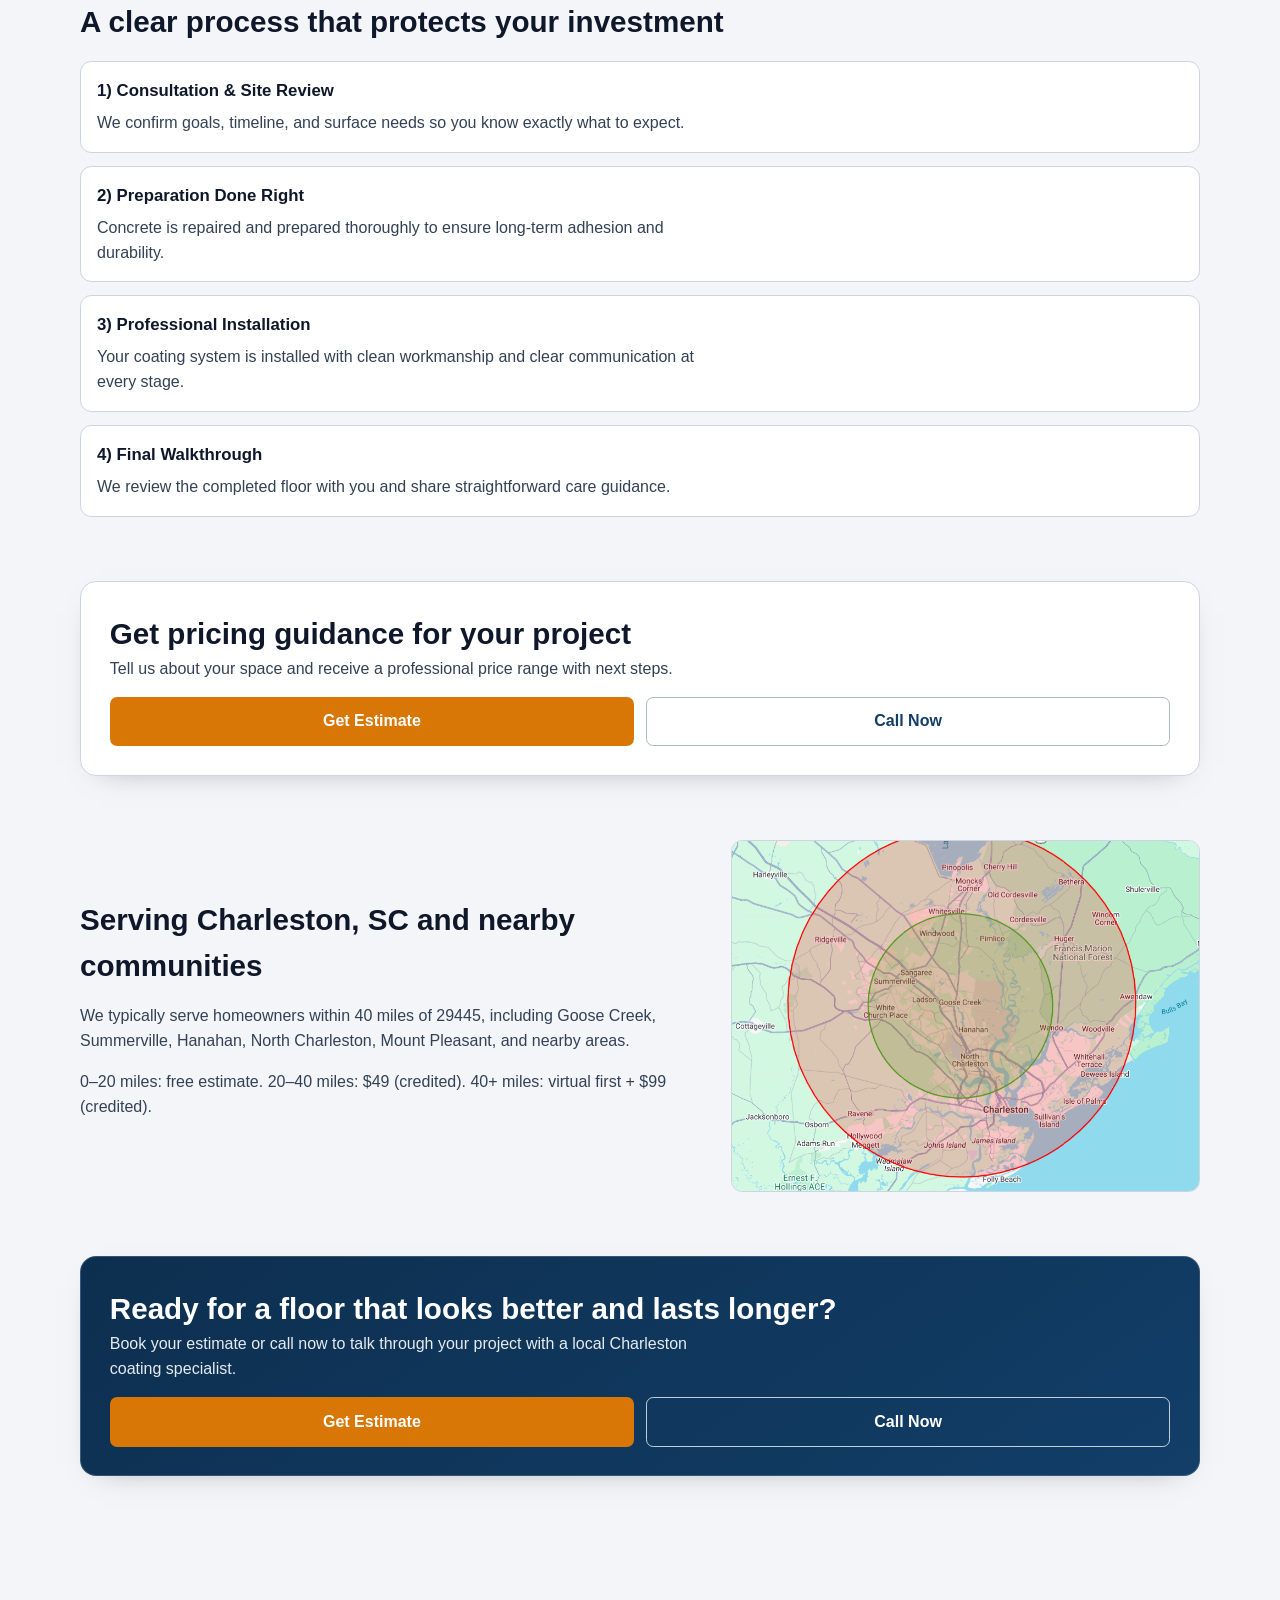
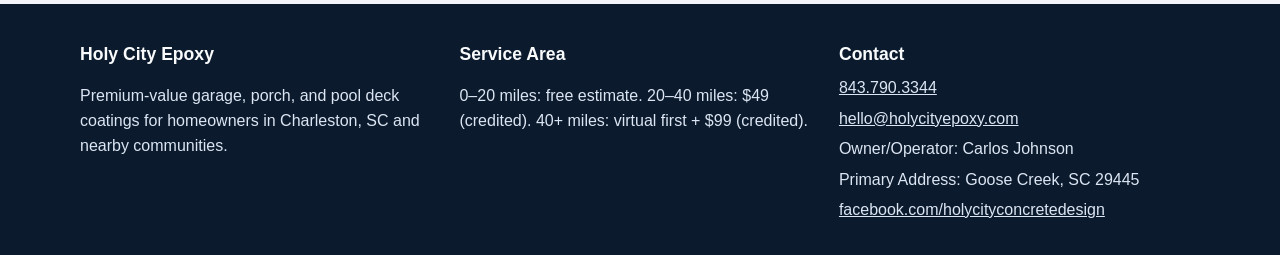
==== commit 72868e7e: "Update homepage review tagline copy" ====
--- a/index.html
+++ b/index.html
@@ -61,7 +61,7 @@
       <section class="trust-strip" aria-label="Trust and customer confidence">
         <div class="layout-container trust-strip-inner">
           <p class="trust-line">Properly prepared. Built to last. No shortcuts.</p>
-          <p class="review-line" aria-label="Average review score">4.9-star local homeowner reviews across Charleston area projects</p>
+          <p class="review-line" aria-label="Average review score">4.9 ⭐'s from local homeowner reviews across the Charleston area</p>
         </div>
       </section>
 
--- a/assets/css/styles.css
+++ b/assets/css/styles.css
@@ -176,28 +176,39 @@
 
 .page-hero {
   color: #fff;
-  padding: clamp(3rem, 7vw, 5.5rem) 0;
+  padding-block: 0;
   background: linear-gradient(135deg, #0c2b48, #123e68 50%, #1c588e);
 }
 
+.page-hero .layout-container {
+  min-height: clamp(20rem, 44vw, 23rem);
+  display: flex;
+  flex-direction: column;
+  justify-content: center;
+  gap: clamp(0.65rem, 1.1vw, 0.85rem);
+}
+
 .page-hero h1 {
-  margin: 0.65rem 0 0.9rem;
+  margin: 0;
   max-width: 24ch;
-  font-size: clamp(1.8rem, 5vw, 2.7rem);
-  line-height: 1.15;
+  font-size: clamp(1.7rem, 2.8vw, 2.25rem);
+  line-height: 1.2;
 }
 
 .page-hero p {
   margin: 0;
   color: rgb(241 245 249 / 0.97);
-  max-width: 65ch;
+  max-width: 60ch;
+  font-size: clamp(1rem, 1.1vw, 1.05rem);
+  line-height: 1.55;
 }
 
 .eyebrow {
   margin: 0;
   text-transform: uppercase;
   letter-spacing: 0.09em;
-  font-size: 0.75rem;
+  font-size: clamp(0.75rem, 0.9vw, 0.8rem);
+  line-height: 1.35;
   font-weight: 700;
   color: rgb(252 211 77 / 0.95);
 }
@@ -205,8 +216,9 @@
 .hero-actions {
   display: flex;
   flex-wrap: wrap;
+  align-items: stretch;
   gap: 0.75rem;
-  margin-top: 1.3rem;
+  margin-top: 0.5rem;
 }
 
 .hero-actions-equal .button-equal {
@@ -675,6 +687,14 @@
   body.has-mobile-cta {
     padding-bottom: 0;
   }
+
+  .page-hero .hero-actions {
+    flex-wrap: nowrap;
+  }
+
+  .page-hero .hero-actions-equal .button-equal {
+    flex: 1 1 0;
+  }
 }
 
 .service-decision-grid,
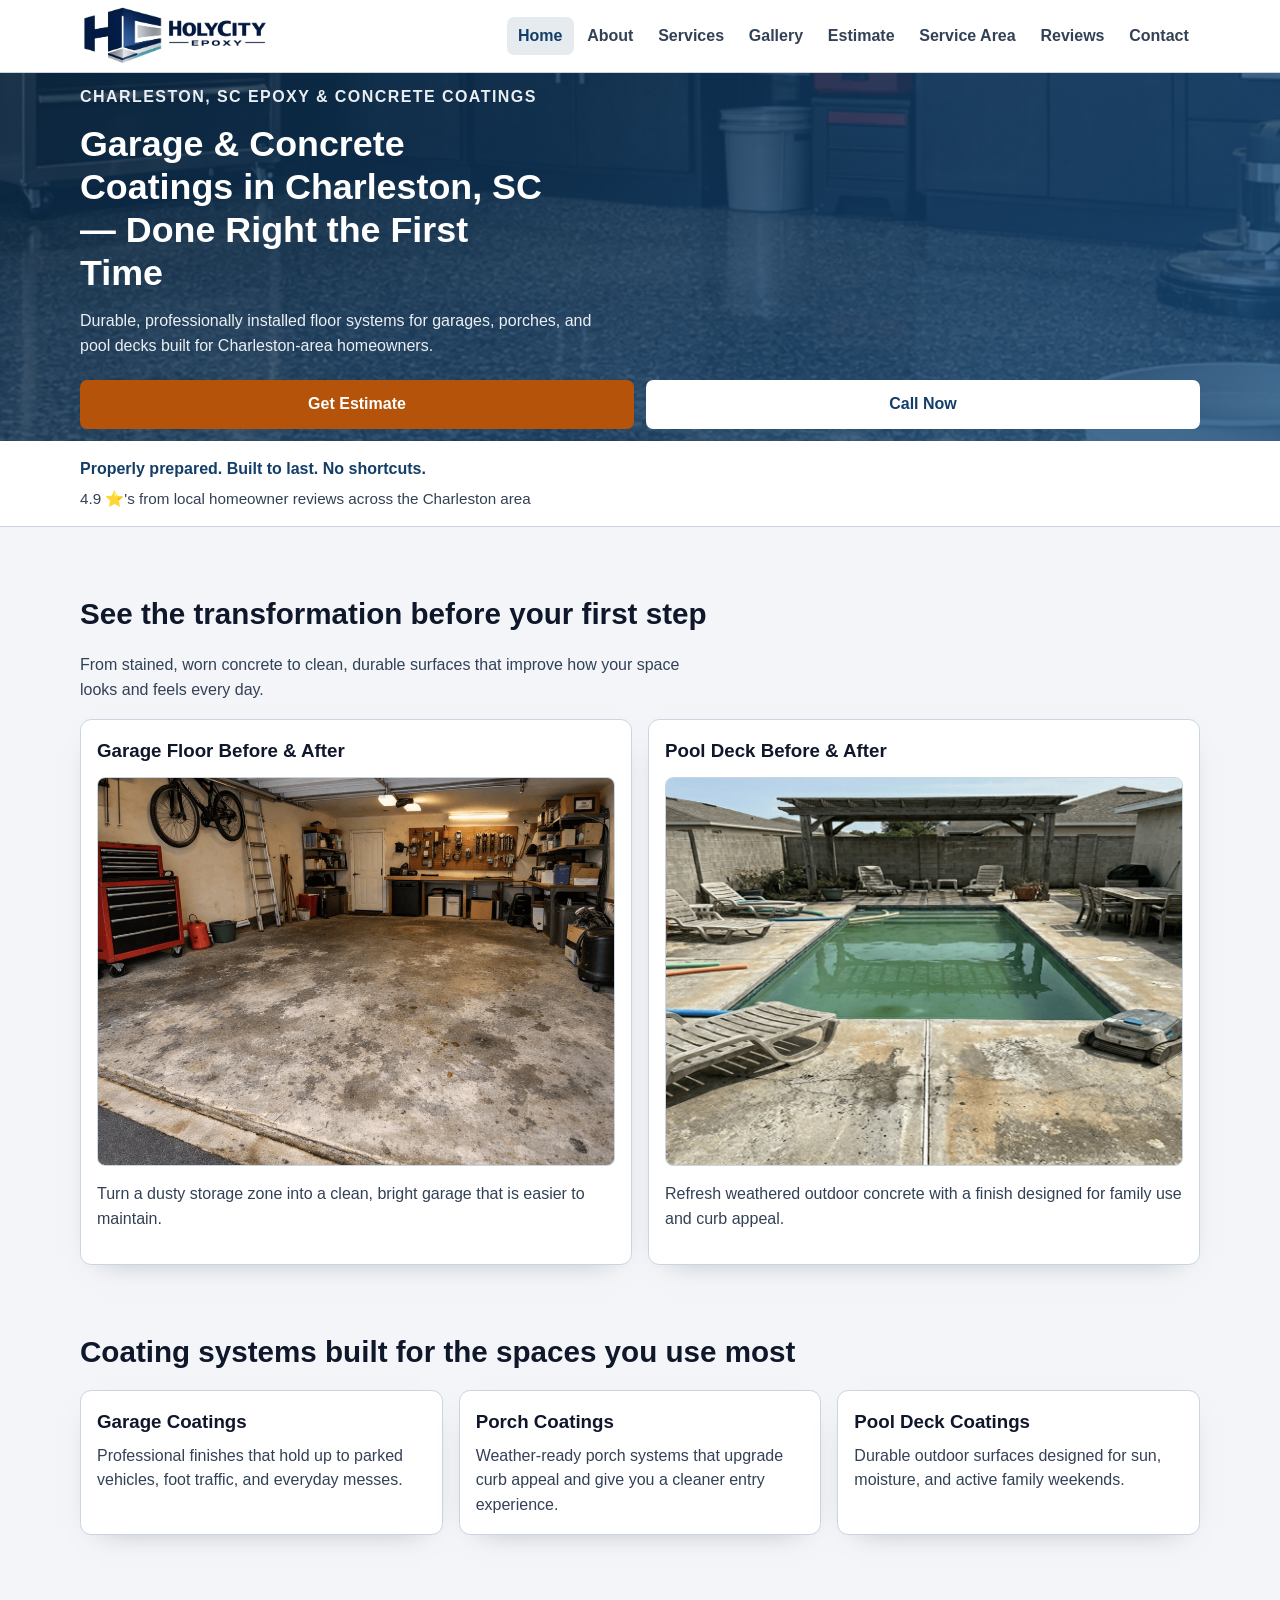
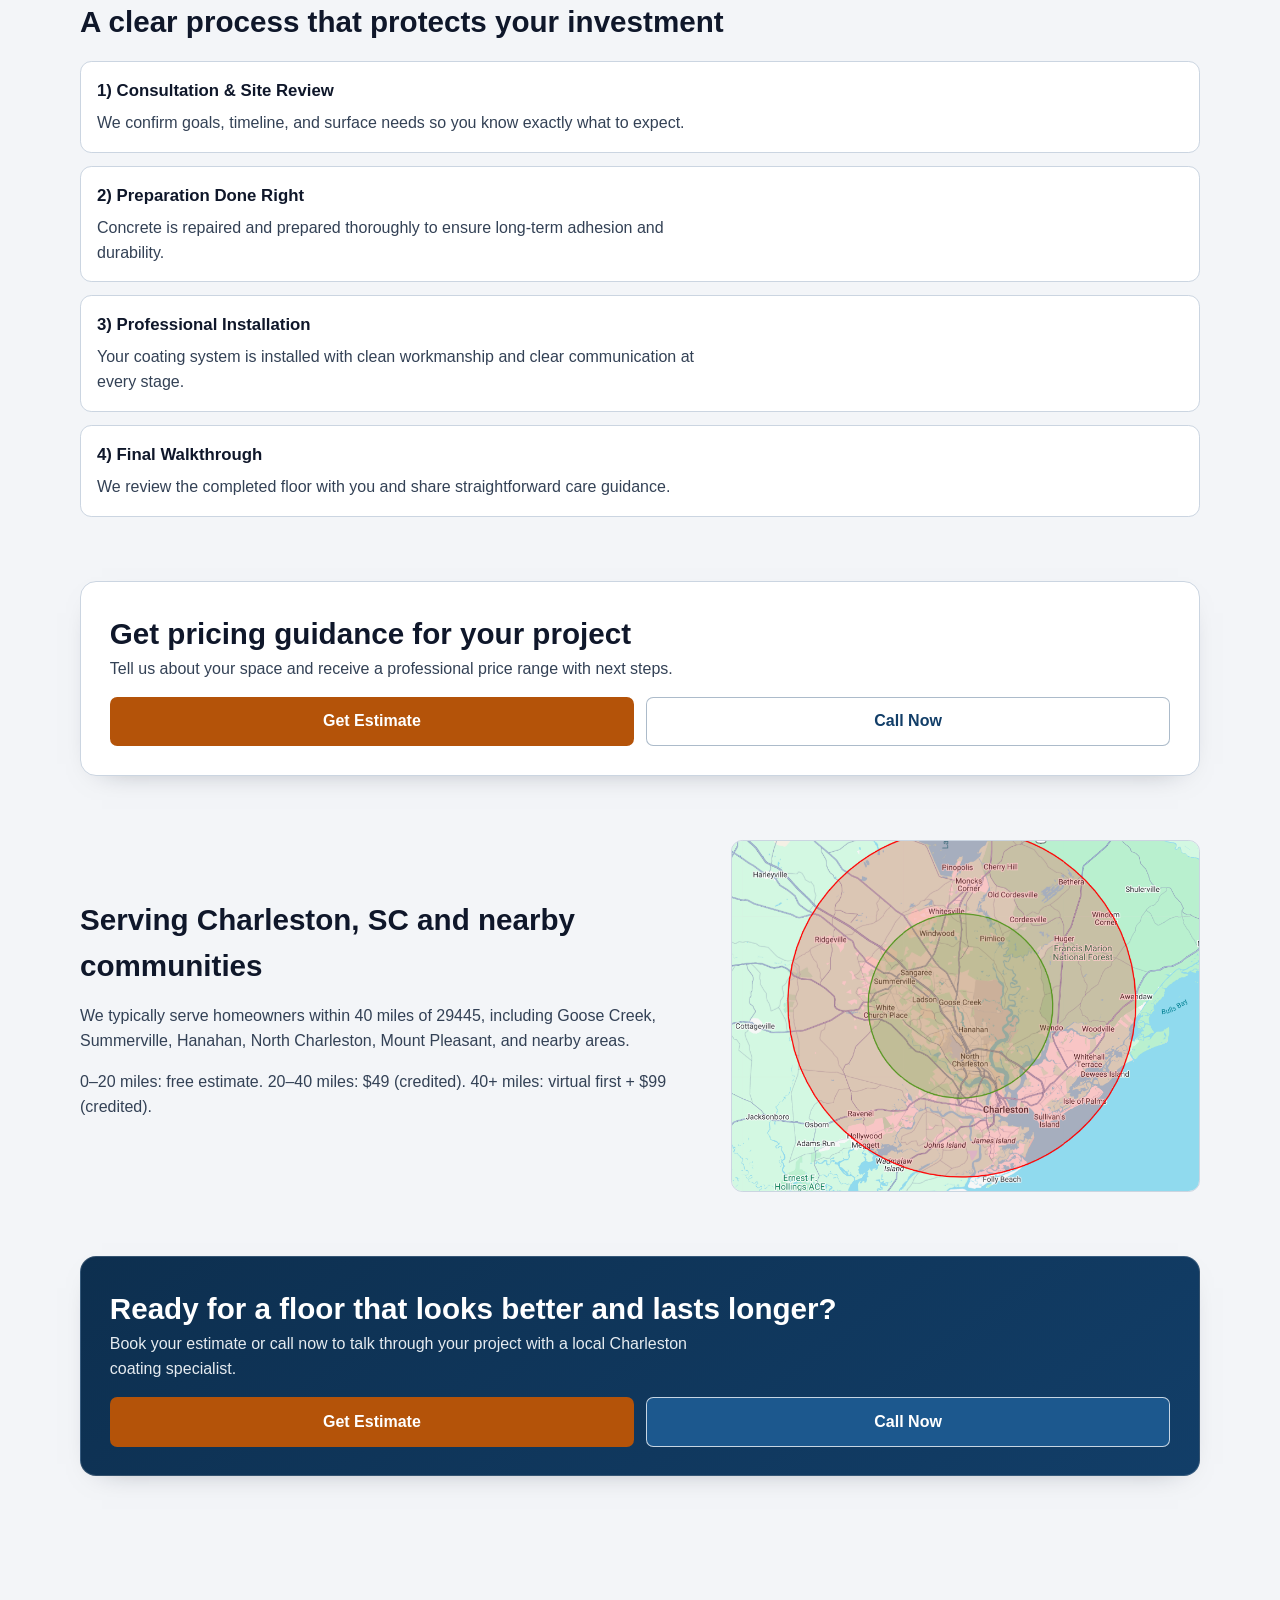
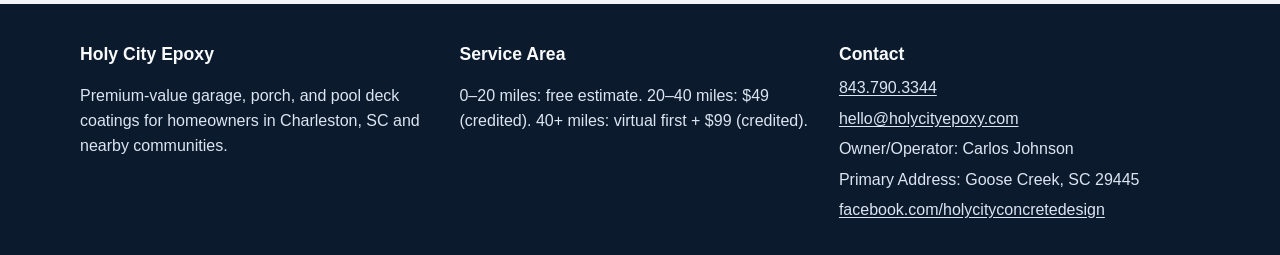
==== commit 2a263901: "Improve accessibility for nav, forms, and service-area content" ====
--- a/index.html
+++ b/index.html
@@ -184,7 +184,7 @@
             <p>0–20 miles: free estimate. 20–40 miles: $49 (credited). 40+ miles: virtual first + $99 (credited).</p>
           </div>
           <figure class="service-area-figure">
-            <img src="assets/images/services/service-area-map.png" loading="lazy" alt="Static map centered on ZIP code 29445 showing an approximate 40 mile Holy City Epoxy service radius" width="1200" height="800" />
+            <img src="assets/images/services/service-area-map.png" loading="lazy" alt="Static map of Charleston-area service zones centered on ZIP 29445 in Goose Creek" width="1200" height="800" />
           </figure>
         </div>
       </section>
--- a/assets/css/styles.css
+++ b/assets/css/styles.css
@@ -6,7 +6,7 @@
   --muted: #334155;
   --primary: #123e68;
   --primary-dark: #0d2f4f;
-  --accent: #d97706;
+  --accent: #b45309;
   --accent-dark: #b45309;
   --border: #cbd5e1;
   --focus: #f59e0b;
@@ -36,7 +36,16 @@
 }
 
 a {
-  color: inherit;
+  color: var(--primary-dark);
+  text-underline-offset: 0.14em;
+}
+
+a:hover {
+  color: var(--primary);
+}
+
+a:focus-visible {
+  color: var(--primary-dark);
 }
 
 img {
@@ -147,6 +156,10 @@
   box-shadow: var(--shadow-soft);
 }
 
+body.menu-open {
+  overflow: hidden;
+}
+
 .site-nav ul {
   list-style: none;
   margin: 0;
@@ -177,7 +190,13 @@
 .page-hero {
   color: #fff;
   padding-block: 0;
-  background: linear-gradient(135deg, #0c2b48, #123e68 50%, #1c588e);
+  background-image:
+    linear-gradient(135deg, rgb(12 43 72 / 0.8), rgb(18 62 104 / 0.8) 50%, rgb(28 88 142 / 0.8)),
+    url("../images/gallery/hero_bkgrd_1.png");
+  background-position: center, center;
+  background-repeat: no-repeat, no-repeat;
+  background-size: cover, cover;
+  background-attachment: fixed, fixed;
 }
 
 .page-hero .layout-container {
@@ -247,26 +266,27 @@
 
 .button-primary:hover {
   background: var(--accent-dark);
+  color: #fff;
 }
 
 .button-secondary {
   border-color: rgb(255 255 255 / 0.75);
-  color: #fff;
-  background: transparent;
+  color: var(--primary);
+  background: #fff;
 }
 
 .button-secondary:hover {
-  background: rgb(255 255 255 / 0.13);
+  background: #f1f5f9;
 }
 
 .content-section .button-secondary {
   color: var(--primary);
   border-color: rgb(18 62 104 / 0.35);
-  background: transparent;
+  background: #fff;
 }
 
 .content-section .button-secondary:hover {
-  background: rgb(18 62 104 / 0.07);
+  background: var(--surface-muted);
 }
 
 .trust-strip {
@@ -320,6 +340,23 @@
   background: #fef2f2;
   color: #7f1d1d;
   font-weight: 600;
+}
+
+.form-alert ul {
+  margin: 0.55rem 0 0;
+  padding-left: 1.15rem;
+}
+
+.form-alert li + li {
+  margin-top: 0.3rem;
+}
+
+.form-alert a {
+  color: #7f1d1d;
+}
+
+.form-alert a:hover {
+  color: #991b1b;
 }
 
 .form-alert-success {
@@ -500,10 +537,11 @@
 .cta-panel-dark .button-secondary {
   border-color: rgb(255 255 255 / 0.75);
   color: #fff;
+  background: #1c588e;
 }
 
 .cta-panel-dark .button-secondary:hover {
-  background: rgb(255 255 255 / 0.13);
+  background: #174a79;
 }
 
 .stacked-form {
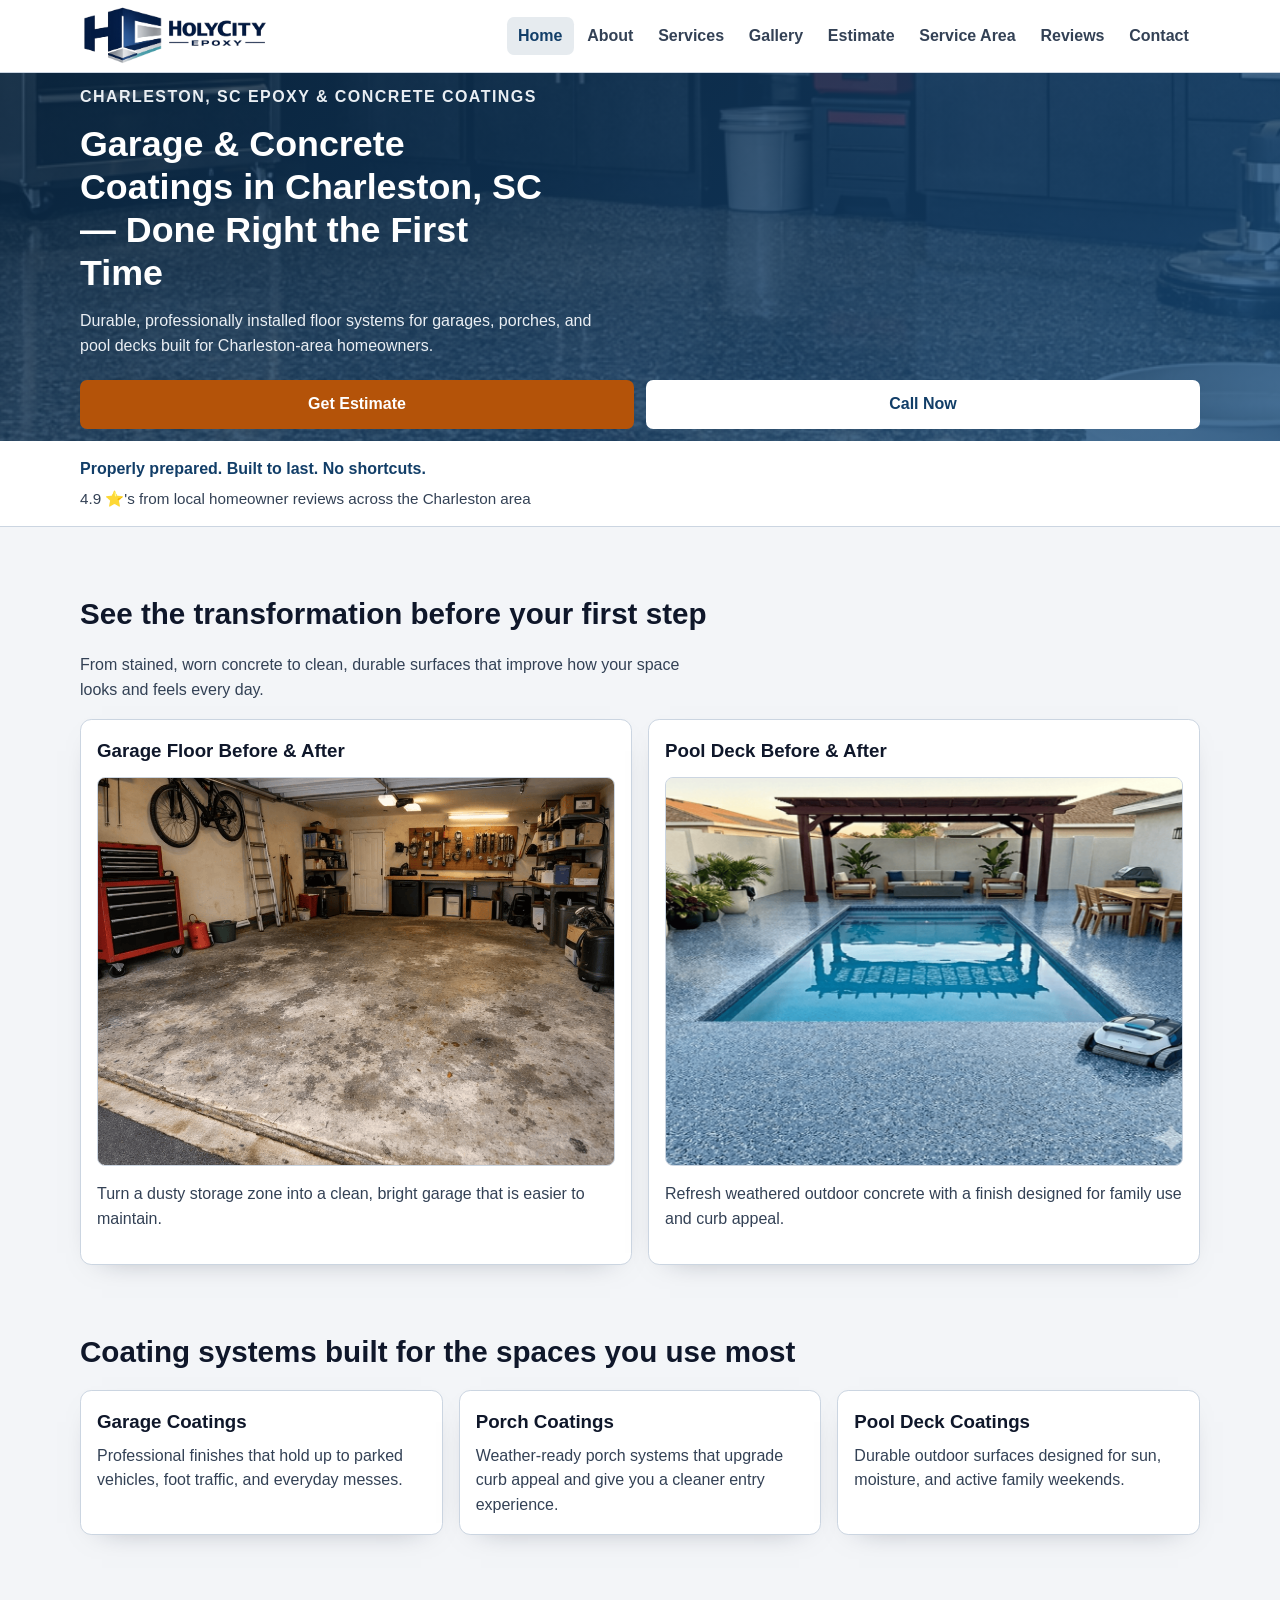
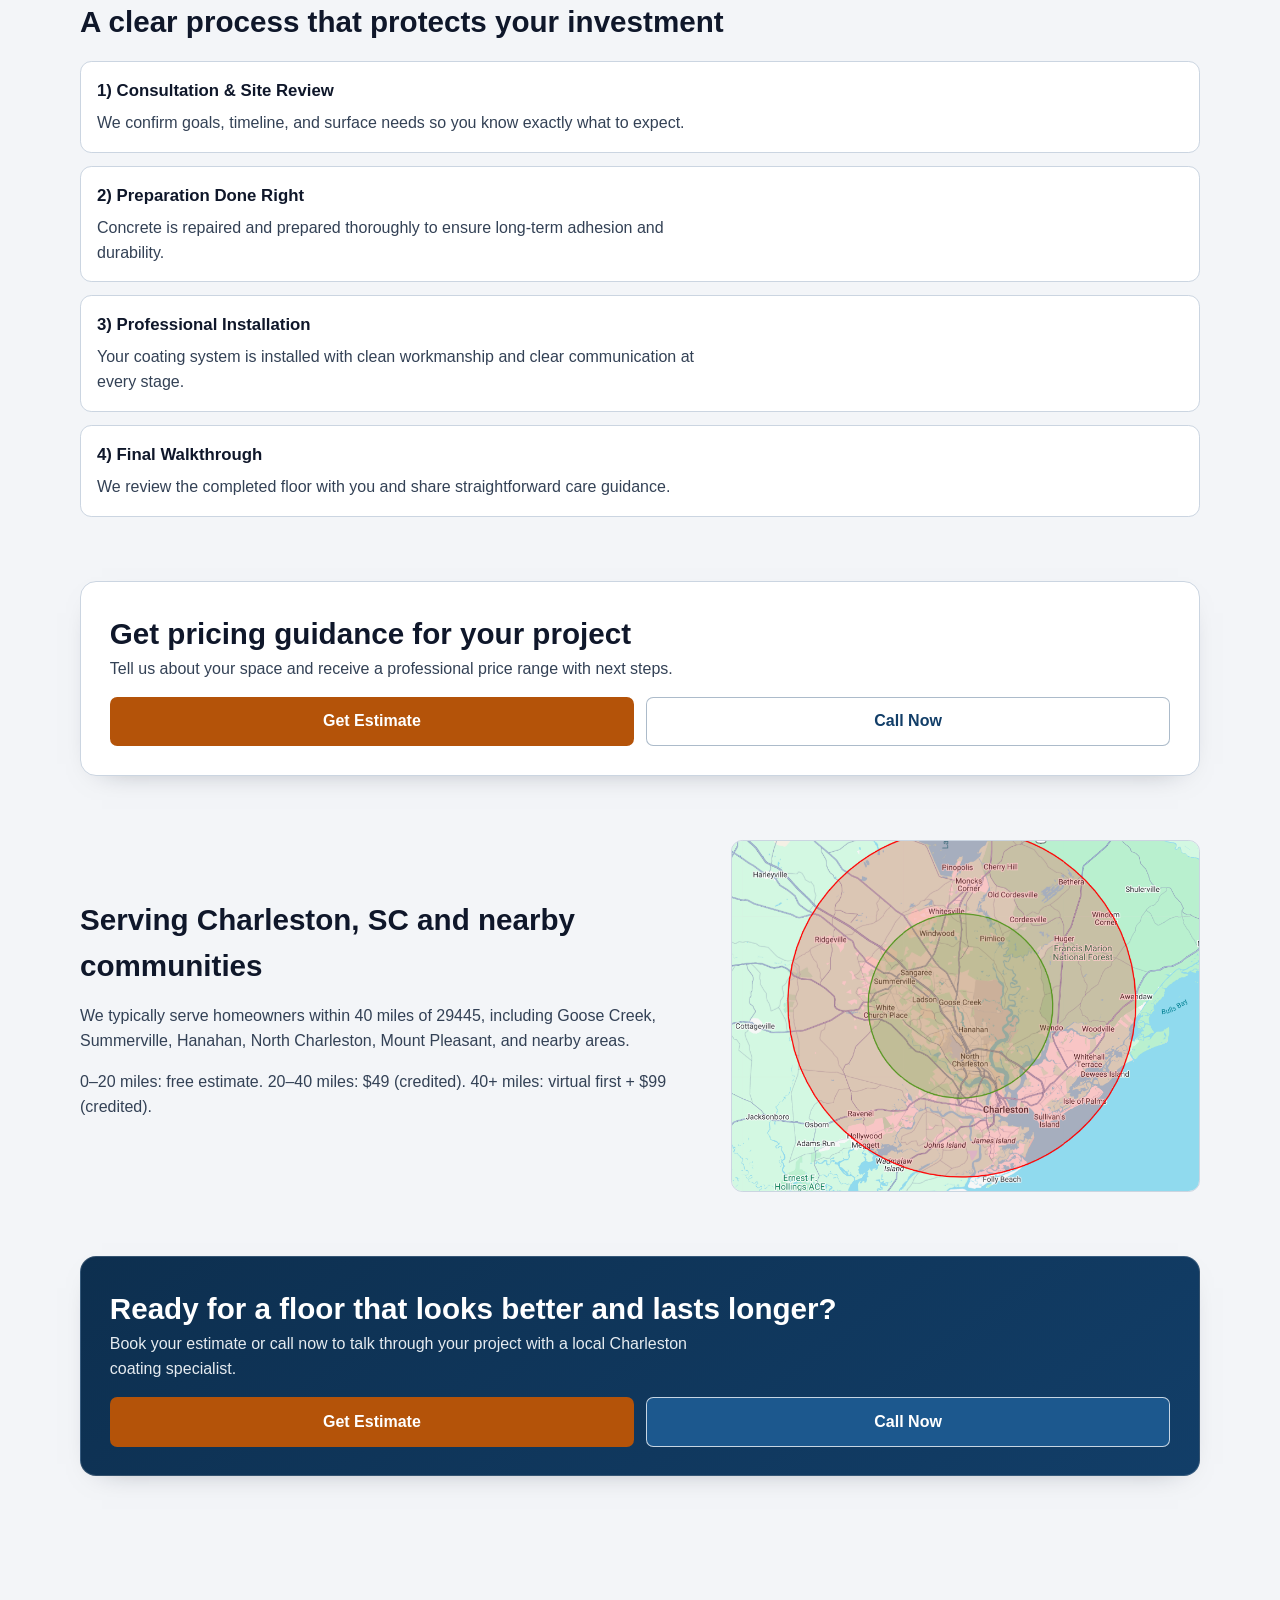
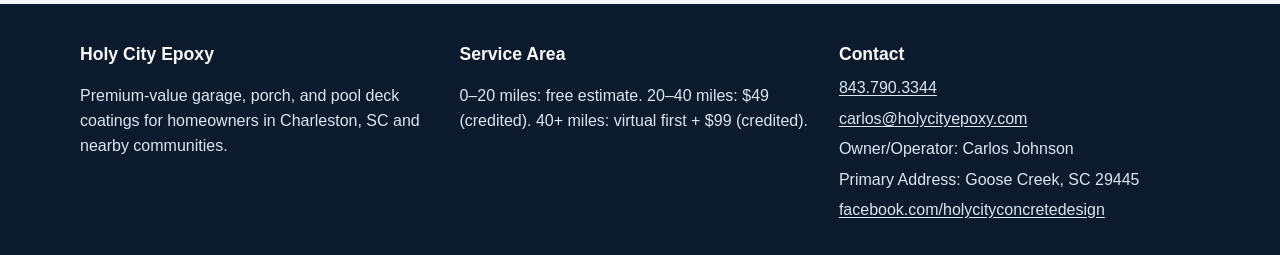
==== commit c853c4f8: "Determine the recipient email address for sent quotes (69ee776843cd26b6f3460953)" ====
--- a/index.html
+++ b/index.html
@@ -215,7 +215,7 @@
           <h2>Contact</h2>
           <ul>
             <li><a href="tel:+18437903344">843.790.3344</a></li>
-            <li><a href="mailto:hello@holycityepoxy.com">hello@holycityepoxy.com</a></li>
+            <li><a href="mailto:carlos@holycityepoxy.com">carlos@holycityepoxy.com</a></li>
             <li>Owner/Operator: Carlos Johnson</li>
             <li>Primary Address: Goose Creek, SC 29445</li>
             <li><a href="https://facebook.com/holycityconcretedesign" target="_blank" rel="noopener noreferrer">facebook.com/holycityconcretedesign</a></li>
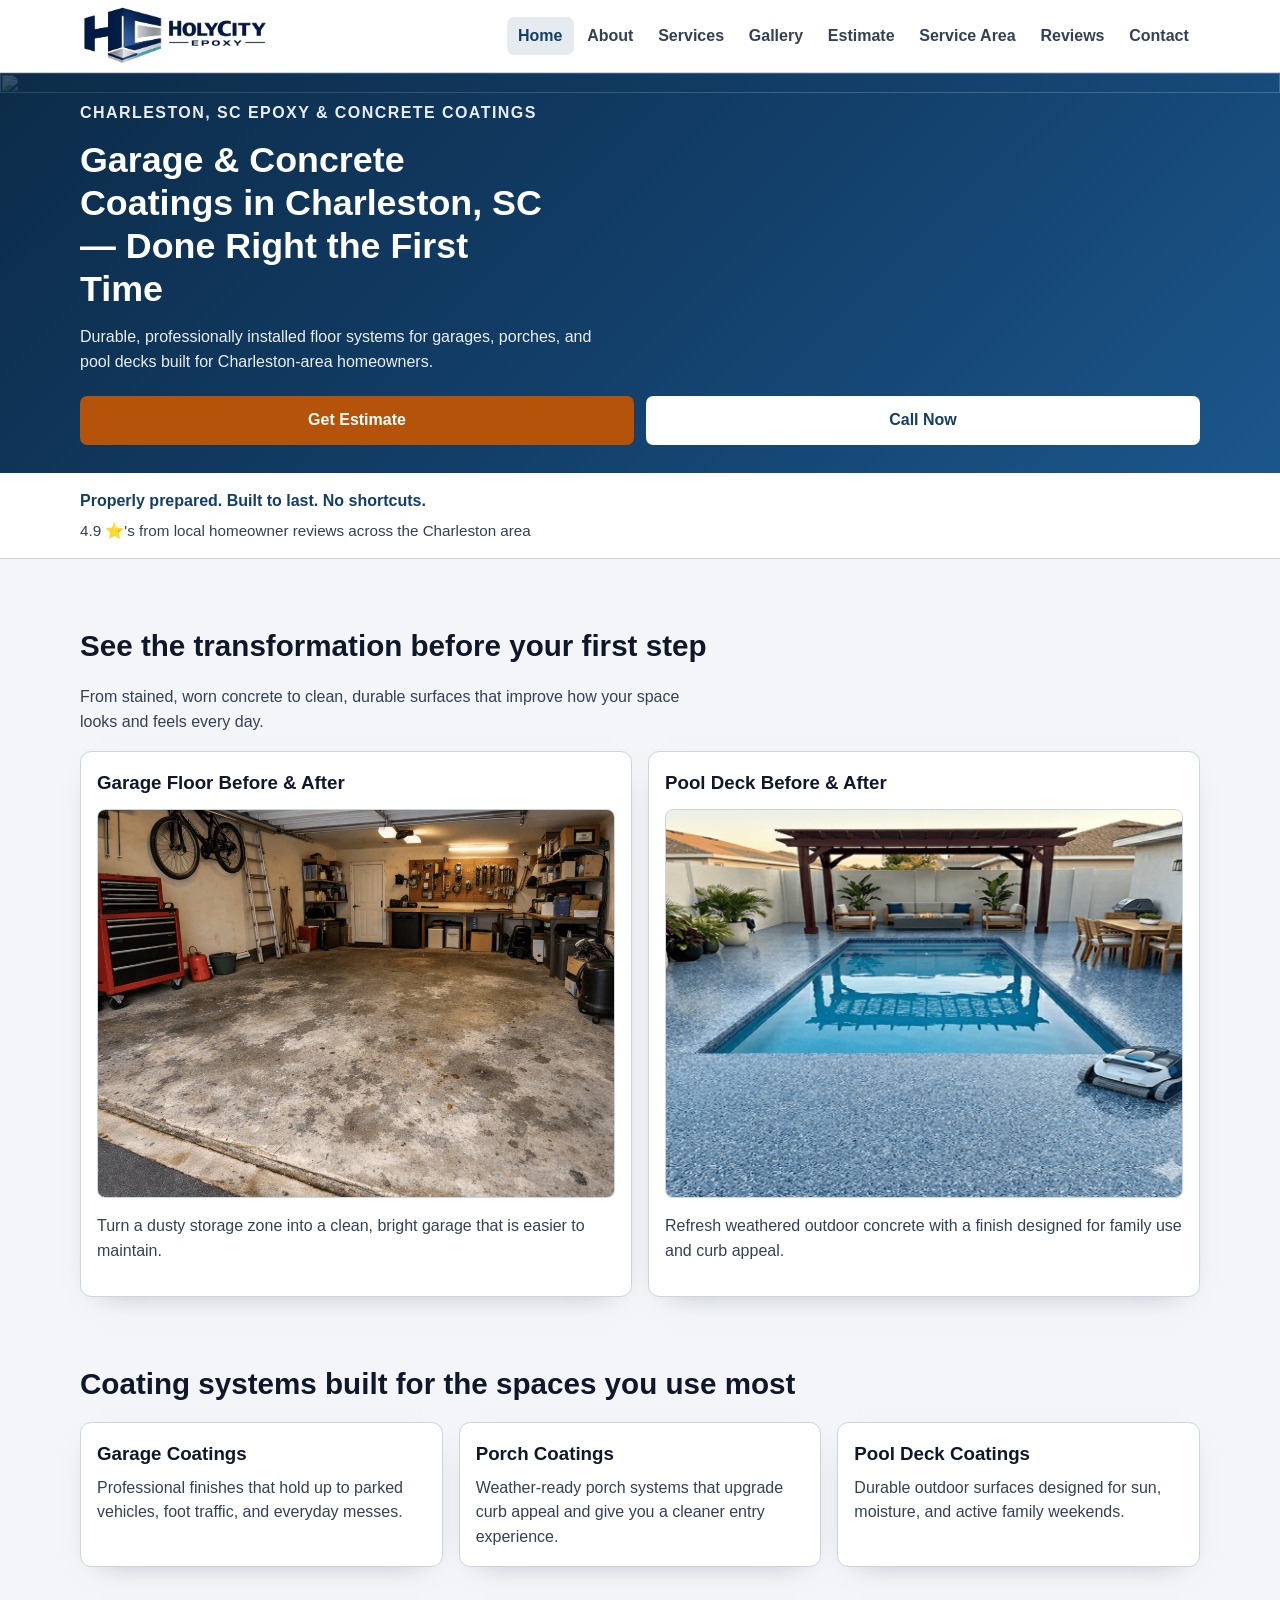
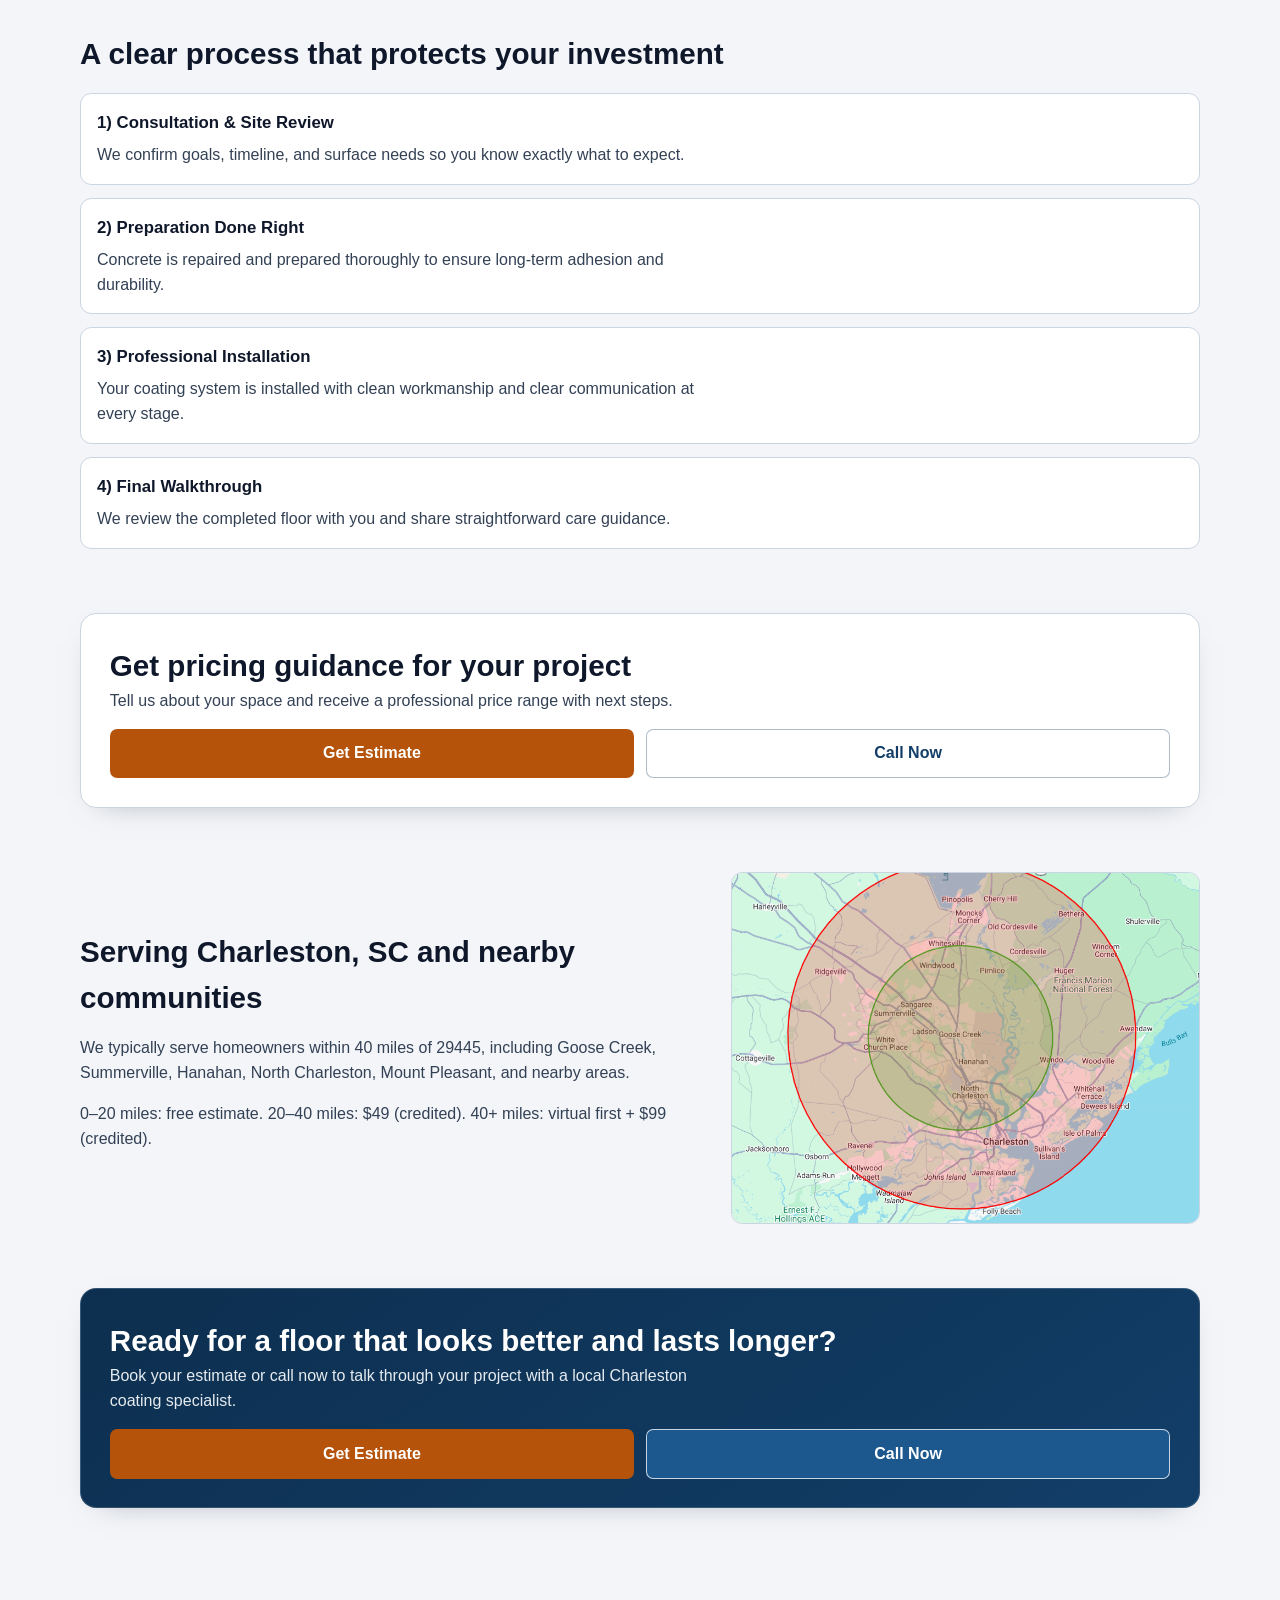
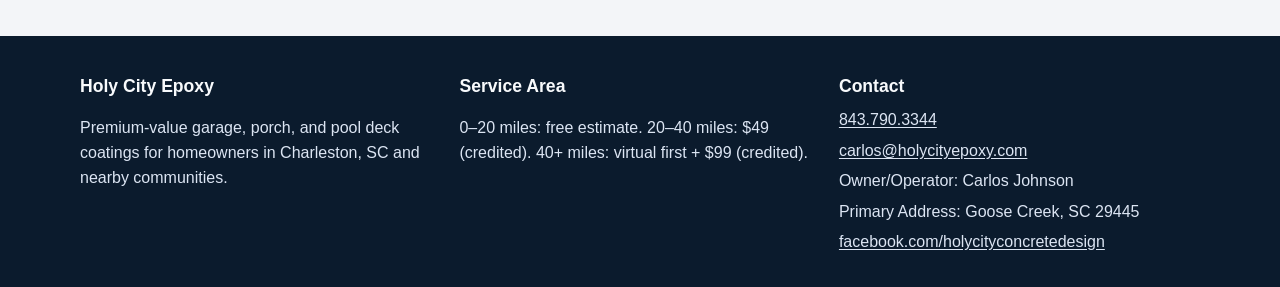
==== commit 85407603: "Fix homepage hero to fully contain background image" ====
--- a/index.html
+++ b/index.html
@@ -43,7 +43,16 @@
     </header>
 
     <main id="main-content">
-      <section class="page-hero" aria-labelledby="homepage-hero-title">
+      <section class="page-hero home-hero" aria-labelledby="homepage-hero-title">
+        <img
+          class="hero-bg-image"
+          src="assets/images/gallery/hero_bkgrd_1.png"
+          alt=""
+          aria-hidden="true"
+          width="4096"
+          height="2304"
+          decoding="async"
+        />
         <div class="layout-container">
           <p class="eyebrow">Charleston, SC Epoxy &amp; Concrete Coatings</p>
           <h1 id="homepage-hero-title">Garage &amp; Concrete Coatings in Charleston, SC — Done Right the First Time</h1>
--- a/assets/css/styles.css
+++ b/assets/css/styles.css
@@ -188,23 +188,59 @@
 }
 
 .page-hero {
+  position: relative;
   color: #fff;
   padding-block: 0;
-  background-image:
-    linear-gradient(135deg, rgb(12 43 72 / 0.8), rgb(18 62 104 / 0.8) 50%, rgb(28 88 142 / 0.8)),
-    url("../images/gallery/hero_bkgrd_1.png");
-  background-position: center, center;
-  background-repeat: no-repeat, no-repeat;
-  background-size: cover, cover;
-  background-attachment: fixed, fixed;
+  overflow: hidden;
+  background: linear-gradient(135deg, rgb(12 43 72 / 0.8), rgb(18 62 104 / 0.8) 50%, rgb(28 88 142 / 0.8));
+}
+
+.home-hero {
+  background-color: #123e68;
+}
+
+.home-hero .hero-bg-image {
+  position: absolute;
+  inset: 0;
+  width: 100%;
+  height: 100%;
+  max-width: 100%;
+  max-height: 100%;
+  object-fit: contain;
+  object-position: center center;
+  z-index: 0;
+  pointer-events: none;
+}
+
+.home-hero::before {
+  content: "";
+  position: absolute;
+  inset: 0;
+  z-index: 1;
+  background: linear-gradient(135deg, rgb(12 43 72 / 0.82), rgb(18 62 104 / 0.74) 50%, rgb(28 88 142 / 0.7));
+  pointer-events: none;
 }
 
 .page-hero .layout-container {
-  min-height: clamp(20rem, 44vw, 23rem);
+  position: relative;
+  z-index: 2;
+  min-height: clamp(20rem, 46vw, 25rem);
   display: flex;
   flex-direction: column;
   justify-content: center;
   gap: clamp(0.65rem, 1.1vw, 0.85rem);
+}
+
+@media (max-width: 64rem) {
+  .page-hero .layout-container {
+    min-height: clamp(22rem, 60vw, 28rem);
+  }
+}
+
+@media (max-width: 48rem) {
+  .page-hero .layout-container {
+    min-height: clamp(23rem, 86vw, 31rem);
+  }
 }
 
 .page-hero h1 {
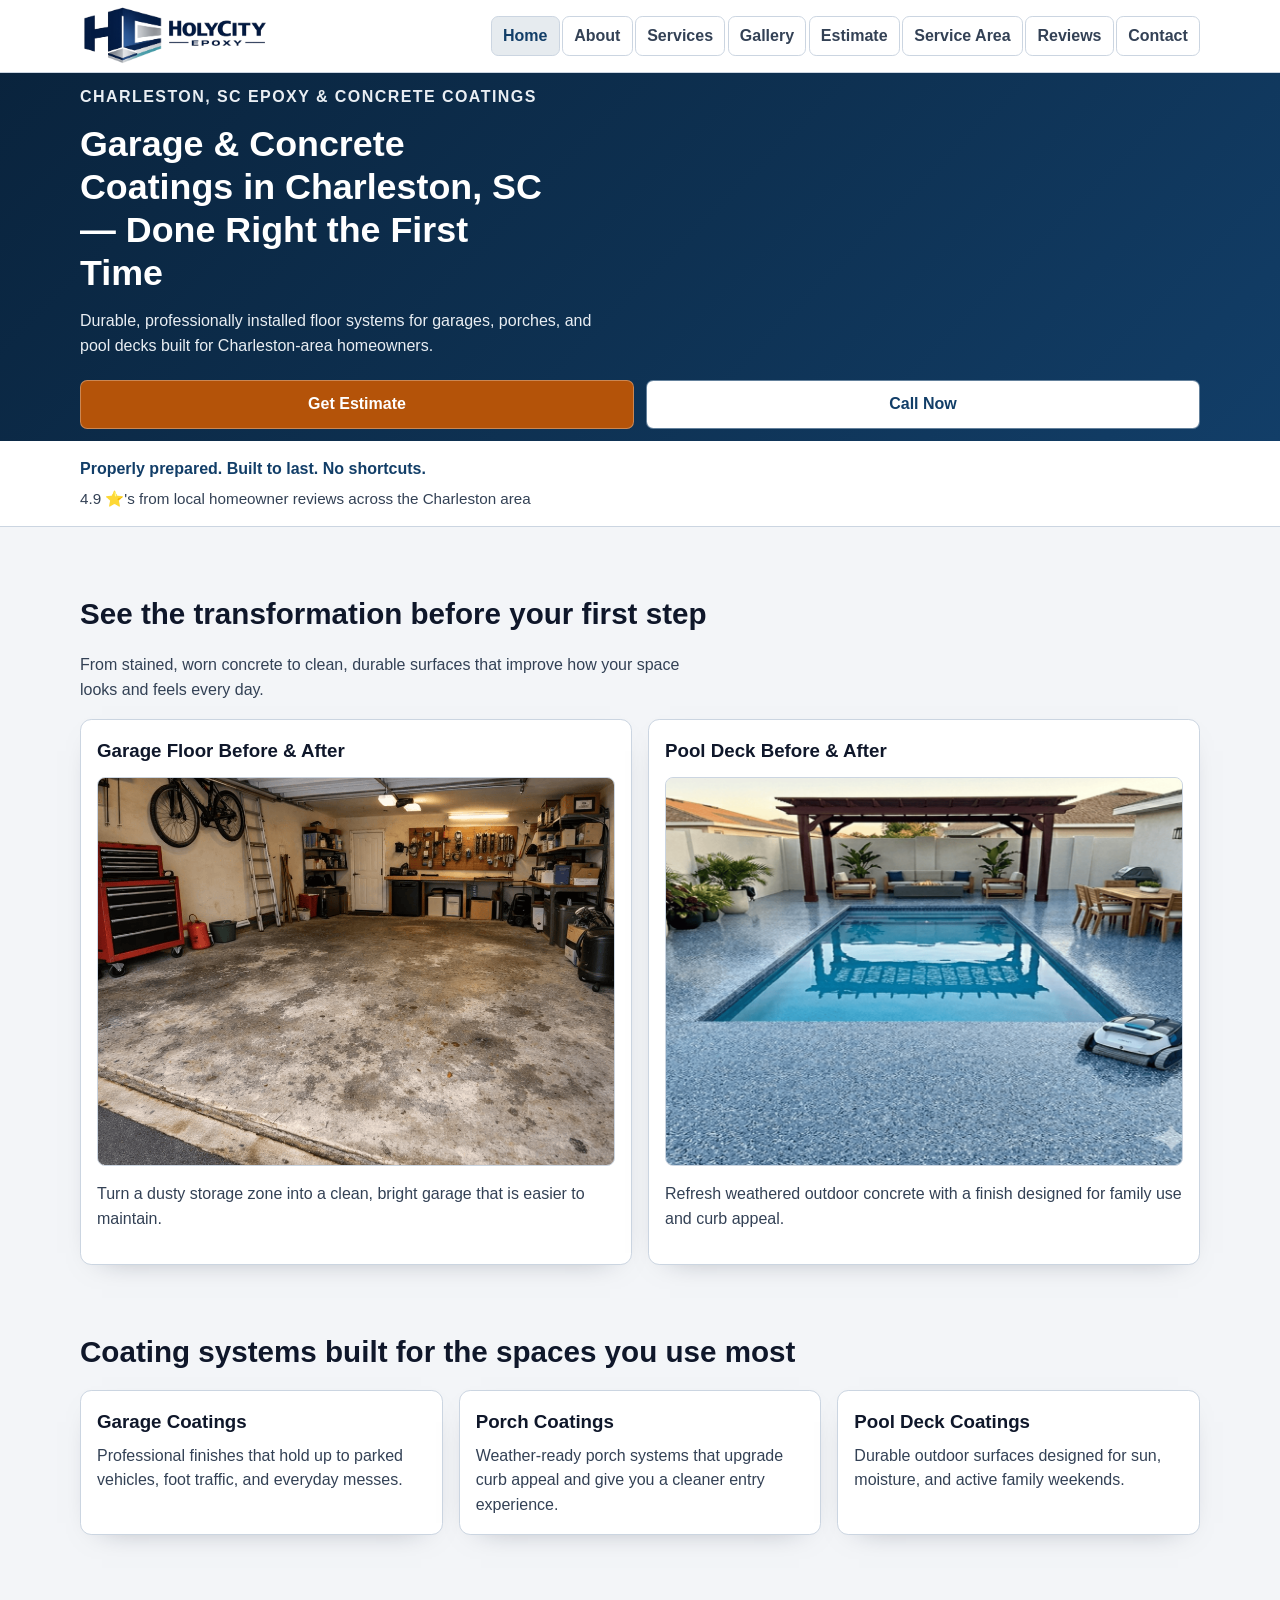
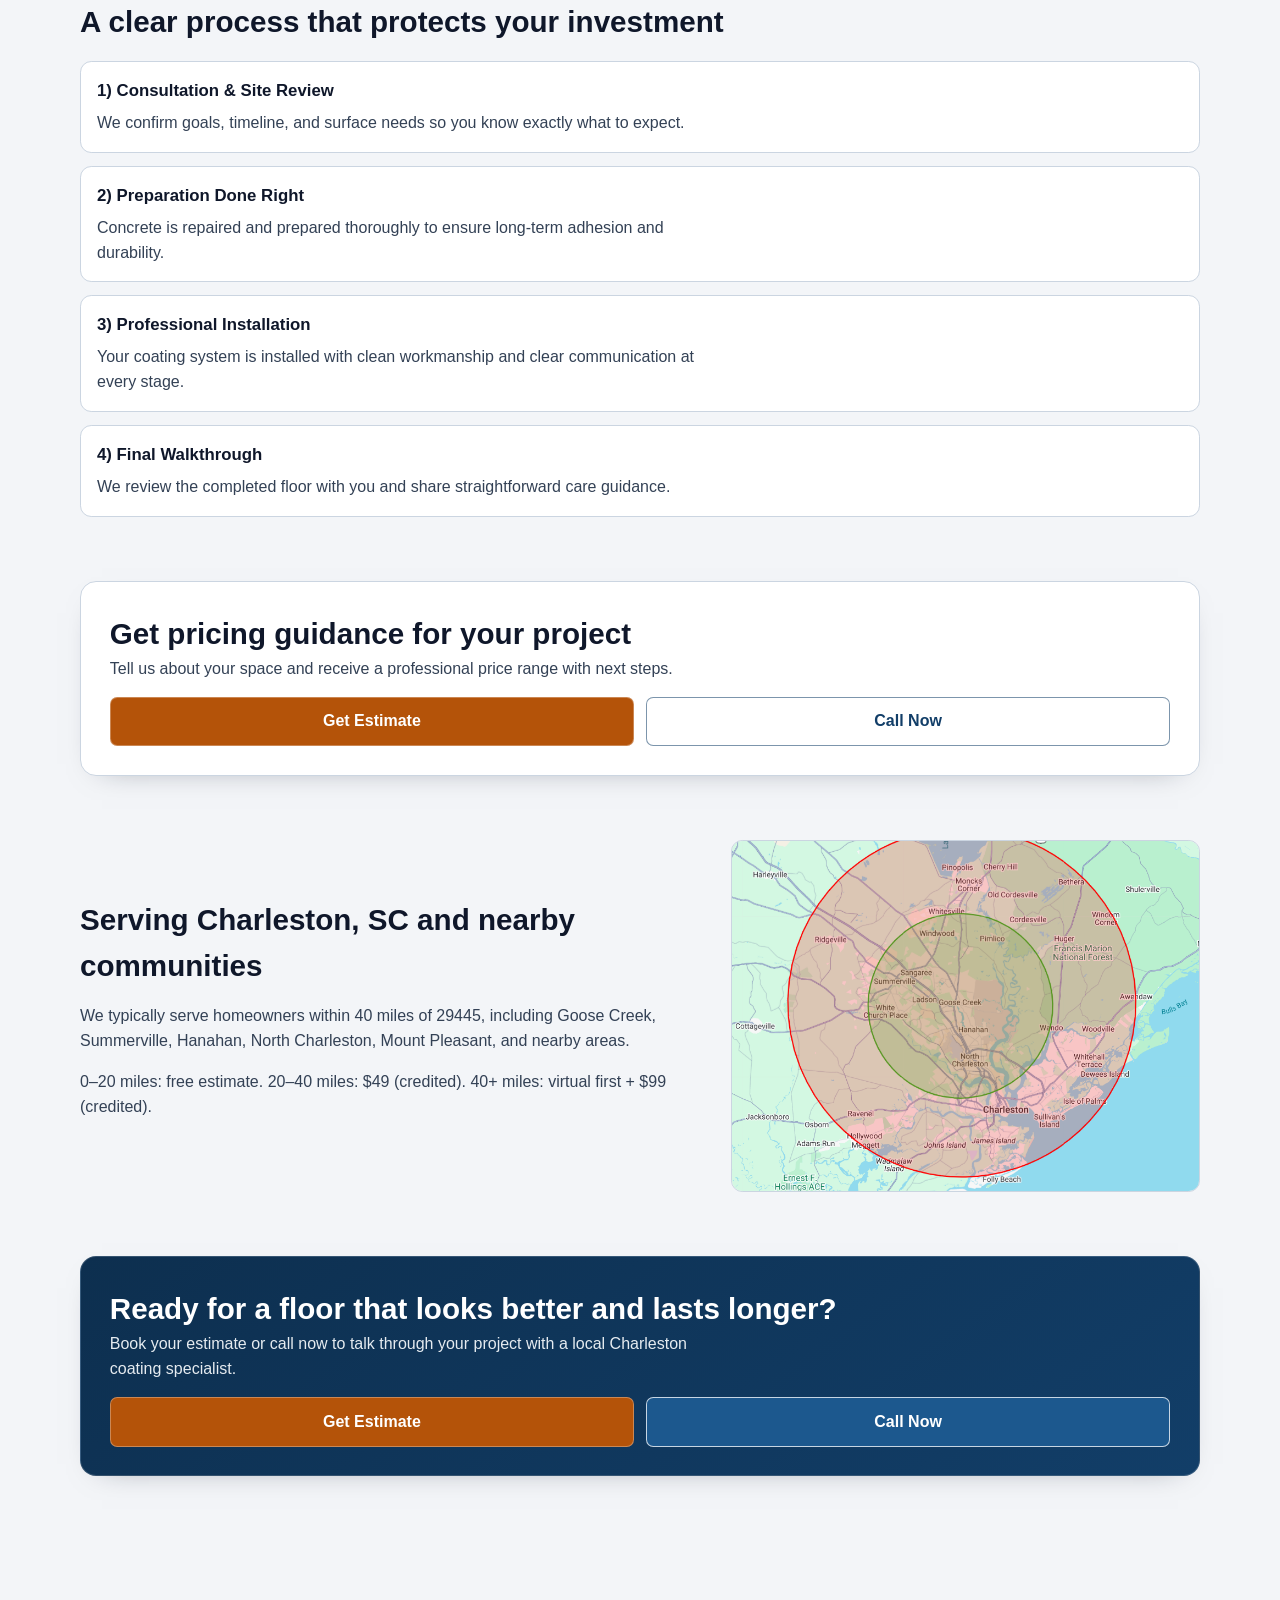
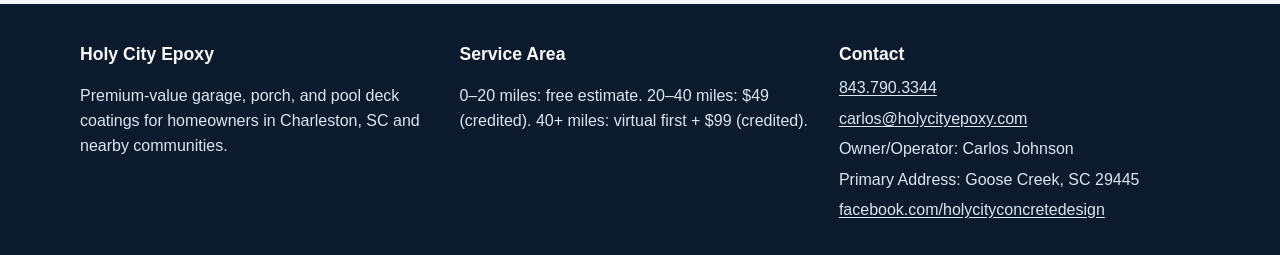
==== commit 64e9e5c9: "Unify hero frame and background treatment across pages" ====
--- a/index.html
+++ b/index.html
@@ -43,16 +43,7 @@
     </header>
 
     <main id="main-content">
-      <section class="page-hero home-hero" aria-labelledby="homepage-hero-title">
-        <img
-          class="hero-bg-image"
-          src="assets/images/gallery/hero_bkgrd_1.png"
-          alt=""
-          aria-hidden="true"
-          width="4096"
-          height="2304"
-          decoding="async"
-        />
+      <section class="page-hero" aria-labelledby="homepage-hero-title">
         <div class="layout-container">
           <p class="eyebrow">Charleston, SC Epoxy &amp; Concrete Coatings</p>
           <h1 id="homepage-hero-title">Garage &amp; Concrete Coatings in Charleston, SC — Done Right the First Time</h1>
--- a/assets/css/styles.css
+++ b/assets/css/styles.css
@@ -172,9 +172,11 @@
   text-decoration: none;
   color: var(--muted);
   font-weight: 600;
+  border: 1px solid var(--border);
   border-radius: var(--radius-sm);
   display: block;
   padding: 0.5rem 0.6rem;
+  background: #fff;
 }
 
 .site-nav a:hover {
@@ -192,54 +194,47 @@
   color: #fff;
   padding-block: 0;
   overflow: hidden;
-  background: linear-gradient(135deg, rgb(12 43 72 / 0.8), rgb(18 62 104 / 0.8) 50%, rgb(28 88 142 / 0.8));
-}
-
-.home-hero {
   background-color: #123e68;
 }
 
-.home-hero .hero-bg-image {
-  position: absolute;
-  inset: 0;
-  width: 100%;
-  height: 100%;
-  max-width: 100%;
-  max-height: 100%;
-  object-fit: contain;
-  object-position: center center;
-  z-index: 0;
-  pointer-events: none;
-}
-
-.home-hero::before {
+.page-hero::before {
   content: "";
   position: absolute;
   inset: 0;
+  background: url("../images/gallery/hero_bkgrd_1.png") center center / contain no-repeat;
   z-index: 1;
-  background: linear-gradient(135deg, rgb(12 43 72 / 0.82), rgb(18 62 104 / 0.74) 50%, rgb(28 88 142 / 0.7));
+  pointer-events: none;
+}
+
+.page-hero::after {
+  content: "";
+  position: absolute;
+  inset: 0;
+  background: linear-gradient(135deg, rgb(7 28 49 / 0.78), rgb(12 43 72 / 0.72) 50%, rgb(18 62 104 / 0.66));
+  z-index: 2;
   pointer-events: none;
 }
 
 .page-hero .layout-container {
   position: relative;
-  z-index: 2;
-  min-height: clamp(20rem, 46vw, 25rem);
+  z-index: 3;
+  min-height: clamp(20rem, 44vw, 23rem);
   display: flex;
   flex-direction: column;
   justify-content: center;
   gap: clamp(0.65rem, 1.1vw, 0.85rem);
 }
 
+
 @media (max-width: 64rem) {
   .page-hero .layout-container {
-    min-height: clamp(22rem, 60vw, 28rem);
+    min-height: clamp(18rem, 52vw, 22rem);
   }
 }
 
 @media (max-width: 48rem) {
   .page-hero .layout-container {
-    min-height: clamp(23rem, 86vw, 31rem);
+    min-height: clamp(17rem, 58vw, 20rem);
   }
 }
 
@@ -296,28 +291,31 @@
 }
 
 .button-primary {
+  border-color: rgb(255 255 255 / 0.3);
   background: var(--accent);
   color: #fff;
 }
 
 .button-primary:hover {
+  border-color: rgb(255 255 255 / 0.45);
   background: var(--accent-dark);
   color: #fff;
 }
 
 .button-secondary {
-  border-color: rgb(255 255 255 / 0.75);
+  border-color: rgb(18 62 104 / 0.65);
   color: var(--primary);
   background: #fff;
 }
 
 .button-secondary:hover {
+  border-color: rgb(18 62 104 / 0.6);
   background: #f1f5f9;
 }
 
 .content-section .button-secondary {
   color: var(--primary);
-  border-color: rgb(18 62 104 / 0.35);
+  border-color: rgb(18 62 104 / 0.55);
   background: #fff;
 }
 
@@ -654,7 +652,7 @@
 
 .mobile-cta .button-secondary {
   color: var(--primary);
-  border-color: rgb(18 62 104 / 0.35);
+  border-color: rgb(18 62 104 / 0.55);
 }
 
 .mobile-cta .button-secondary:hover {
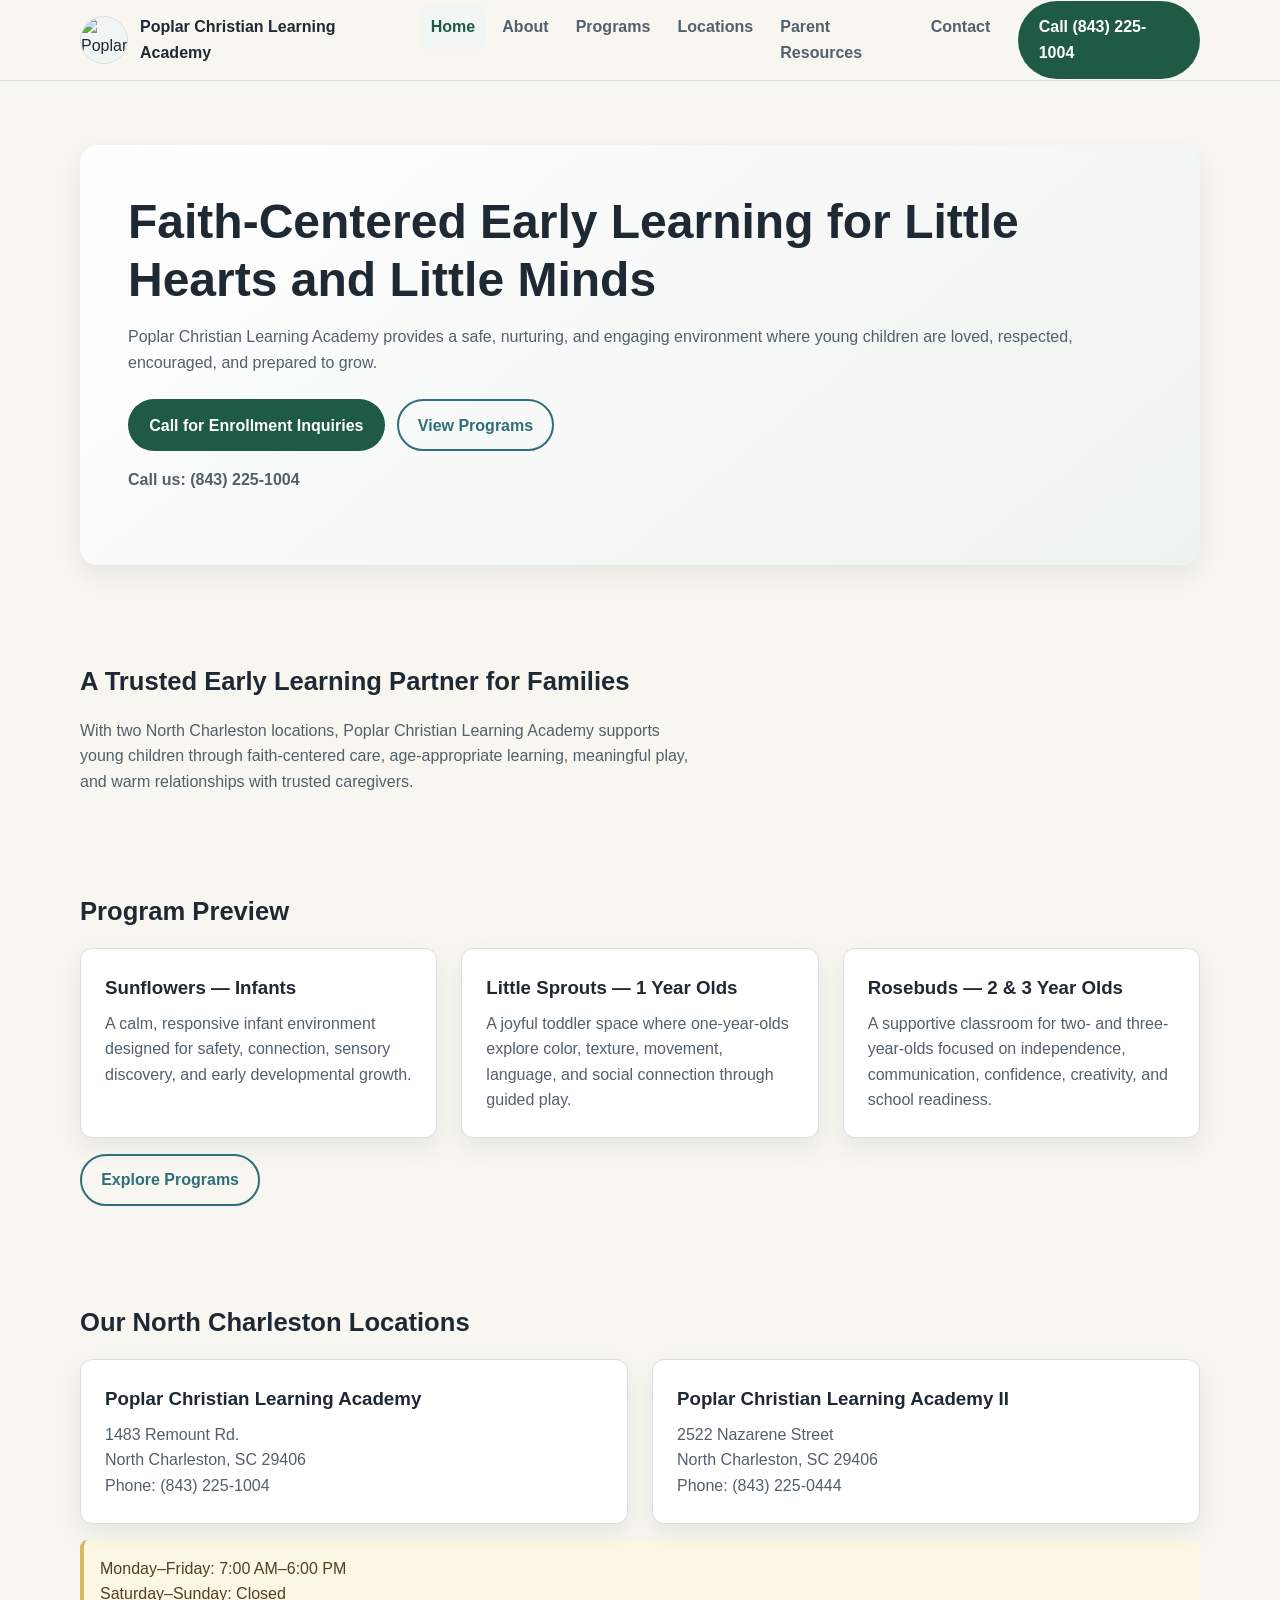
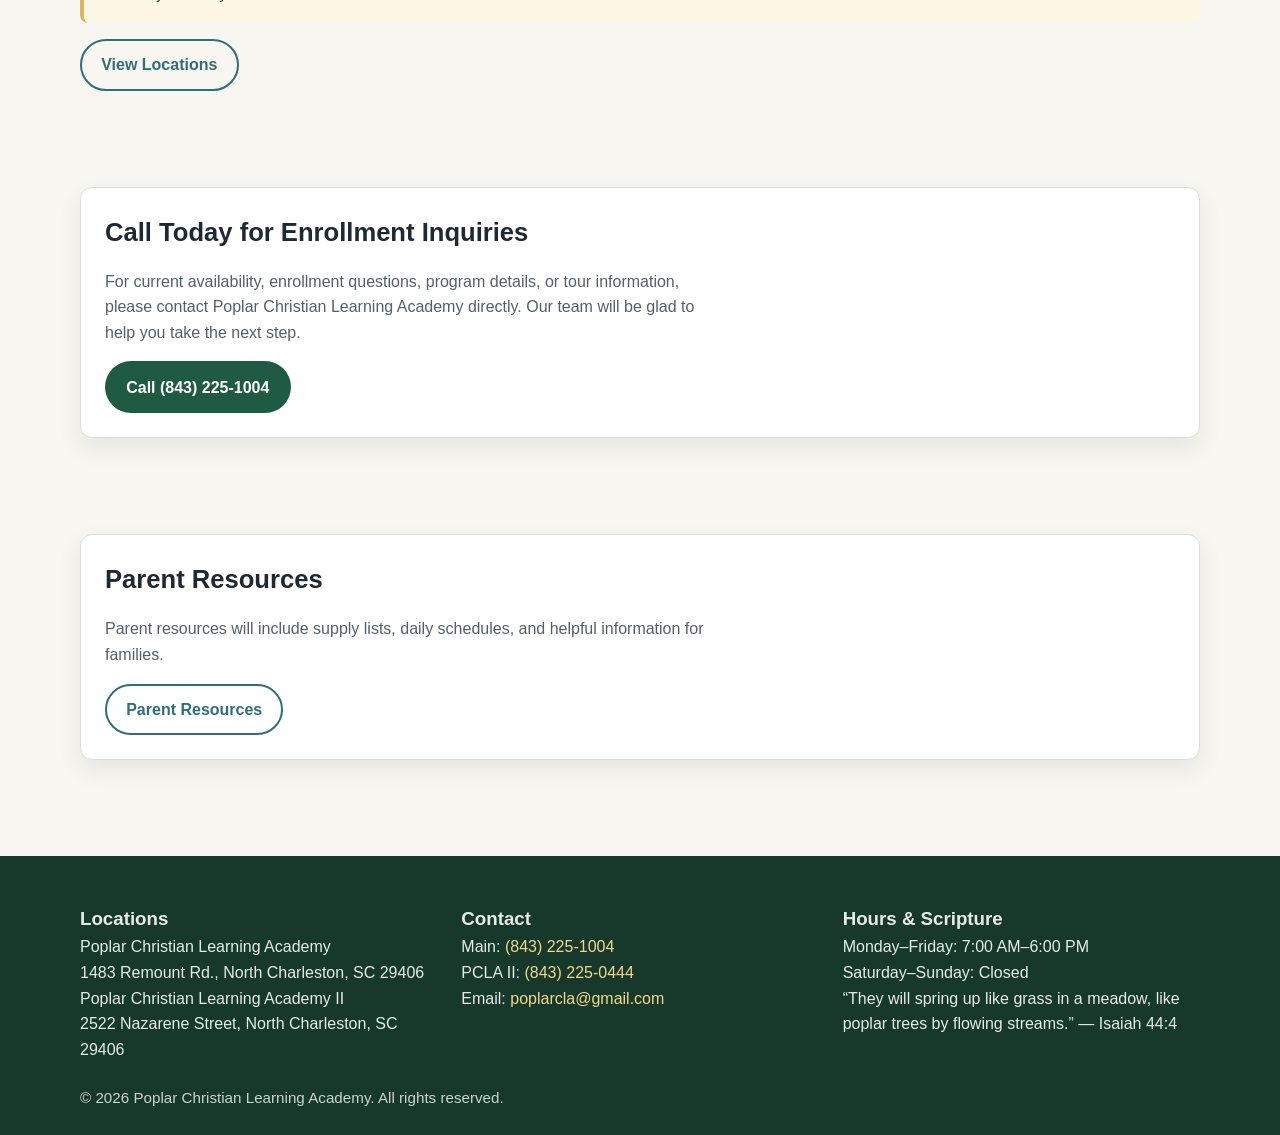
==== commit 57cdca94: "Build static PCLA website shell with full home page" ====
--- a/index.html
+++ b/index.html
@@ -1,229 +1,104 @@
 <!doctype html>
 <html lang="en">
-  <head>
-    <meta charset="UTF-8" />
-    <meta name="viewport" content="width=device-width, initial-scale=1.0" />
-    <title>Charleston Epoxy Floor Coatings | Holy City Epoxy</title>
-    <meta
-      name="description"
-      content="Holy City Epoxy installs garage, porch, and pool deck coatings for Charleston, SC homeowners with durable prep-first systems and clear local service."
-    />
-    <link rel="canonical" href="https://holycityepoxy.com/" />
-    <meta property="og:locale" content="en_US" />
-    <meta property="og:type" content="website" />
-    <meta property="og:title" content="Charleston Epoxy Floor Coatings | Holy City Epoxy" />
-    <meta property="og:description" content="Holy City Epoxy installs garage, porch, and pool deck coatings for Charleston, SC homeowners with durable prep-first systems and clear local service." />
-    <meta property="og:url" content="https://holycityepoxy.com/" />
-    <meta property="og:site_name" content="Holy City Epoxy" />
-    <meta name="twitter:card" content="summary" />
-    <link rel="stylesheet" href="assets/css/styles.css" />
-  </head>
-  <body>
-    <a class="skip-link" href="#main-content">Skip to main content</a>
-    <header class="site-header">
-      <div class="layout-container header-inner">
-        <a class="brand" href="index.html" aria-label="Holy City Epoxy home">
-          <img class="brand-logo" src="assets/images/branding/holy-city-epoxy-logo-primary.png" alt="Holy City Epoxy logo" width="1096" height="347" />
-          <span class="brand-text">Holy City Epoxy</span>
-        </a>
-        <button class="menu-toggle" type="button" data-menu-button aria-expanded="false" aria-controls="site-nav">Menu</button>
-        <nav id="site-nav" class="site-nav" aria-label="Primary" data-site-nav>
-          <ul>
-            <li><a href="index.html" aria-current="page">Home</a></li>
-            <li><a href="about.html">About</a></li>
-            <li><a href="services.html">Services</a></li>
-            <li><a href="gallery.html">Gallery</a></li>
-            <li><a href="estimate.html">Estimate</a></li>
-            <li><a href="service-area.html">Service Area</a></li>
-            <li><a href="reviews.html">Reviews</a></li>
-            <li><a href="contact.html">Contact</a></li>
-          </ul>
-        </nav>
+<head>
+  <meta charset="utf-8">
+  <meta name="viewport" content="width=device-width, initial-scale=1">
+  <title>Poplar Christian Learning Academy | Faith-Centered Early Learning</title>
+  <meta name="description" content="Poplar Christian Learning Academy offers faith-centered early learning and childcare in North Charleston, SC. Call for enrollment inquiries and tour information.">
+  <link rel="stylesheet" href="assets/css/styles.css">
+</head>
+<body>
+  <header class="site-header">
+    <div class="container header-inner">
+      <a class="brand" href="index.html">
+        <img class="brand-logo" src="assets/images/logo/poplar_cla.png" alt="Poplar Christian Learning Academy logo">
+        <span class="brand-name">Poplar Christian Learning Academy</span>
+      </a>
+      <button class="menu-toggle" type="button" aria-expanded="false" aria-controls="primary-navigation">Menu</button>
+      <nav class="main-nav" id="primary-navigation">
+        <ul>
+          <li><a href="index.html" aria-current="page">Home</a></li>
+          <li><a href="about.html">About</a></li>
+          <li><a href="programs.html">Programs</a></li>
+          <li><a href="locations.html">Locations</a></li>
+          <li><a href="parent-resources.html">Parent Resources</a></li>
+          <li><a href="contact.html">Contact</a></li>
+        </ul>
+      </nav>
+      <a class="button button-primary header-cta" href="tel:+18432251004">Call (843) 225-1004</a>
+    </div>
+  </header>
+
+  <main>
+    <section class="hero">
+      <div class="container hero-card">
+        <h1>Faith-Centered Early Learning for Little Hearts and Little Minds</h1>
+        <p>Poplar Christian Learning Academy provides a safe, nurturing, and engaging environment where young children are loved, respected, encouraged, and prepared to grow.</p>
+        <div class="button-row">
+          <a class="button button-primary" href="tel:+18432251004">Call for Enrollment Inquiries</a>
+          <a class="button button-secondary" href="programs.html">View Programs</a>
+        </div>
+        <p class="hero-phone">Call us: (843) 225-1004</p>
       </div>
-    </header>
+    </section>
 
-    <main id="main-content">
-      <section class="page-hero" aria-labelledby="homepage-hero-title">
-        <div class="layout-container">
-          <p class="eyebrow">Charleston, SC Epoxy &amp; Concrete Coatings</p>
-          <h1 id="homepage-hero-title">Garage &amp; Concrete Coatings in Charleston, SC — Done Right the First Time</h1>
-          <p>
-            Durable, professionally installed floor systems for garages, porches, and pool decks built for Charleston-area
-            homeowners.
-          </p>
-          <div class="hero-actions hero-actions-equal" role="group" aria-label="Primary contact actions">
-            <a class="button button-primary button-equal" href="estimate.html" aria-label="Get your project estimate">Get Estimate</a>
-            <a class="button button-secondary button-equal" href="tel:+18437903344" aria-label="Call Holy City Epoxy now at 843.790.3344">Call Now</a>
-          </div>
+    <section class="section">
+      <div class="container">
+        <h2 class="section-title">A Trusted Early Learning Partner for Families</h2>
+        <p class="section-lead">With two North Charleston locations, Poplar Christian Learning Academy supports young children through faith-centered care, age-appropriate learning, meaningful play, and warm relationships with trusted caregivers.</p>
+      </div>
+    </section>
+
+    <section class="section">
+      <div class="container">
+        <h2 class="section-title">Program Preview</h2>
+        <div class="card-grid three">
+          <article class="card"><h3>Sunflowers — Infants</h3><p>A calm, responsive infant environment designed for safety, connection, sensory discovery, and early developmental growth.</p></article>
+          <article class="card"><h3>Little Sprouts — 1 Year Olds</h3><p>A joyful toddler space where one-year-olds explore color, texture, movement, language, and social connection through guided play.</p></article>
+          <article class="card"><h3>Rosebuds — 2 &amp; 3 Year Olds</h3><p>A supportive classroom for two- and three-year-olds focused on independence, communication, confidence, creativity, and school readiness.</p></article>
         </div>
-      </section>
+        <div class="button-row mt-md"><a class="button button-secondary" href="programs.html">Explore Programs</a></div>
+      </div>
+    </section>
 
-      <section class="trust-strip" aria-label="Trust and customer confidence">
-        <div class="layout-container trust-strip-inner">
-          <p class="trust-line">Properly prepared. Built to last. No shortcuts.</p>
-          <p class="review-line" aria-label="Average review score">4.9 ⭐'s from local homeowner reviews across the Charleston area</p>
+    <section class="section">
+      <div class="container">
+        <h2 class="section-title">Our North Charleston Locations</h2>
+        <div class="card-grid two">
+          <article class="card"><h3>Poplar Christian Learning Academy</h3><p>1483 Remount Rd.<br>North Charleston, SC 29406<br>Phone: <a href="tel:+18432251004">(843) 225-1004</a></p></article>
+          <article class="card"><h3>Poplar Christian Learning Academy II</h3><p>2522 Nazarene Street<br>North Charleston, SC 29406<br>Phone: <a href="tel:+18432250444">(843) 225-0444</a></p></article>
         </div>
-      </section>
+        <p class="notice mt-md">Monday–Friday: 7:00 AM–6:00 PM<br>Saturday–Sunday: Closed</p>
+        <div class="button-row mt-md"><a class="button button-secondary" href="locations.html">View Locations</a></div>
+      </div>
+    </section>
 
-      <section class="content-section visual-proof-section" aria-labelledby="visual-proof-title">
-        <div class="layout-container">
-          <h2 id="visual-proof-title">See the transformation before your first step</h2>
-          <p>From stained, worn concrete to clean, durable surfaces that improve how your space looks and feels every day.</p>
-          <div class="before-after-grid">
-            <article class="proof-card">
-              <h3>Garage Floor Before &amp; After</h3>
-              <div class="gallery-media-frame" data-gallery-media>
-                <figure>
-                  <img
-                    src="assets/images/gallery/garage.gif"
-                    data-gallery-gif="assets/images/gallery/garage.gif"
-                    data-gallery-static="assets/images/gallery/garage_after.jpeg"
-                    loading="lazy"
-                    alt="Animated garage floor before-and-after transformation from stained concrete to a bright epoxy finish"
-                    width="1200"
-                    height="800"
-                  />
-                </figure>
-                <div class="gallery-static-fallback" data-gallery-fallback hidden>
-                  <figure>
-                    <img src="assets/images/gallery/garage_after.jpeg" loading="lazy" alt="Two-car garage floor after epoxy installation with a clean reflective finish" width="1200" height="800" />
-                  </figure>
-                </div>
-              </div>
-              <p>Turn a dusty storage zone into a clean, bright garage that is easier to maintain.</p>
-            </article>
-            <article class="proof-card">
-              <h3>Pool Deck Before &amp; After</h3>
-              <div class="gallery-media-frame" data-gallery-media>
-                <figure>
-                  <img
-                    src="assets/images/gallery/pool_deck.gif"
-                    data-gallery-gif="assets/images/gallery/pool_deck.gif"
-                    data-gallery-static="assets/images/gallery/pool_deck_after.png"
-                    loading="lazy"
-                    alt="Animated pool deck before-and-after transformation showing a renewed outdoor surface"
-                    width="1200"
-                    height="800"
-                  />
-                </figure>
-                <div class="gallery-static-fallback" data-gallery-fallback hidden>
-                  <figure>
-                    <img src="assets/images/gallery/pool_deck_after.png" loading="lazy" alt="Pool deck after protective coating installation with refreshed texture" width="1200" height="800" />
-                  </figure>
-                </div>
-              </div>
-              <p>Refresh weathered outdoor concrete with a finish designed for family use and curb appeal.</p>
-            </article>
-          </div>
-        </div>
-      </section>
+    <section class="section">
+      <div class="container card">
+        <h2 class="section-title">Call Today for Enrollment Inquiries</h2>
+        <p class="section-lead">For current availability, enrollment questions, program details, or tour information, please contact Poplar Christian Learning Academy directly. Our team will be glad to help you take the next step.</p>
+        <div class="button-row mt-md"><a class="button button-primary" href="tel:+18432251004">Call (843) 225-1004</a></div>
+      </div>
+    </section>
 
-      <section class="content-section" aria-labelledby="services-overview-title">
-        <div class="layout-container">
-          <h2 id="services-overview-title">Coating systems built for the spaces you use most</h2>
-          <div class="card-grid">
-            <article class="card">
-              <h3>Garage Coatings</h3>
-              <p>Professional finishes that hold up to parked vehicles, foot traffic, and everyday messes.</p>
-            </article>
-            <article class="card">
-              <h3>Porch Coatings</h3>
-              <p>Weather-ready porch systems that upgrade curb appeal and give you a cleaner entry experience.</p>
-            </article>
-            <article class="card">
-              <h3>Pool Deck Coatings</h3>
-              <p>Durable outdoor surfaces designed for sun, moisture, and active family weekends.</p>
-            </article>
-          </div>
-        </div>
-      </section>
+    <section class="section">
+      <div class="container card">
+        <h2 class="section-title">Parent Resources</h2>
+        <p class="section-lead">Parent resources will include supply lists, daily schedules, and helpful information for families.</p>
+        <div class="button-row mt-md"><a class="button button-secondary" href="parent-resources.html">Parent Resources</a></div>
+      </div>
+    </section>
+  </main>
 
-      <section class="content-section process-section" aria-labelledby="process-title">
-        <div class="layout-container">
-          <h2 id="process-title">A clear process that protects your investment</h2>
-          <ol class="process-list">
-            <li>
-              <h3>1) Consultation &amp; Site Review</h3>
-              <p>We confirm goals, timeline, and surface needs so you know exactly what to expect.</p>
-            </li>
-            <li>
-              <h3>2) Preparation Done Right</h3>
-              <p>Concrete is repaired and prepared thoroughly to ensure long-term adhesion and durability.</p>
-            </li>
-            <li>
-              <h3>3) Professional Installation</h3>
-              <p>Your coating system is installed with clean workmanship and clear communication at every stage.</p>
-            </li>
-            <li>
-              <h3>4) Final Walkthrough</h3>
-              <p>We review the completed floor with you and share straightforward care guidance.</p>
-            </li>
-          </ol>
-        </div>
-      </section>
+  <footer class="site-footer">
+    <div class="container footer-grid">
+      <section><h3>Locations</h3><p>Poplar Christian Learning Academy<br>1483 Remount Rd., North Charleston, SC 29406</p><p>Poplar Christian Learning Academy II<br>2522 Nazarene Street, North Charleston, SC 29406</p></section>
+      <section><h3>Contact</h3><p>Main: <a href="tel:+18432251004">(843) 225-1004</a><br>PCLA II: <a href="tel:+18432250444">(843) 225-0444</a><br>Email: <a href="mailto:poplarcla@gmail.com">poplarcla@gmail.com</a></p></section>
+      <section><h3>Hours &amp; Scripture</h3><p>Monday–Friday: 7:00 AM–6:00 PM<br>Saturday–Sunday: Closed</p><p>“They will spring up like grass in a meadow, like poplar trees by flowing streams.” — Isaiah 44:4</p></section>
+    </div>
+    <div class="container copyright">© 2026 Poplar Christian Learning Academy. All rights reserved.</div>
+  </footer>
 
-      <section class="content-section estimate-cta-section" aria-labelledby="estimate-cta-title">
-        <div class="layout-container cta-panel">
-          <h2 id="estimate-cta-title">Get pricing guidance for your project</h2>
-          <p>Tell us about your space and receive a professional price range with next steps.</p>
-          <div class="hero-actions hero-actions-equal" role="group" aria-label="Estimate and call actions">
-            <a class="button button-primary button-equal" href="estimate.html">Get Estimate</a>
-            <a class="button button-secondary button-equal" href="tel:+18437903344">Call Now</a>
-          </div>
-        </div>
-      </section>
-
-      <section class="content-section service-area-section" aria-labelledby="service-area-title">
-        <div class="layout-container service-area-layout">
-          <div>
-            <h2 id="service-area-title">Serving Charleston, SC and nearby communities</h2>
-            <p>
-              We typically serve homeowners within 40 miles of 29445, including Goose Creek, Summerville, Hanahan,
-              North Charleston, Mount Pleasant, and nearby areas.
-            </p>
-            <p>0–20 miles: free estimate. 20–40 miles: $49 (credited). 40+ miles: virtual first + $99 (credited).</p>
-          </div>
-          <figure class="service-area-figure">
-            <img src="assets/images/services/service-area-map.png" loading="lazy" alt="Static map of Charleston-area service zones centered on ZIP 29445 in Goose Creek" width="1200" height="800" />
-          </figure>
-        </div>
-      </section>
-
-      <section class="content-section final-cta-section" aria-labelledby="final-cta-title">
-        <div class="layout-container cta-panel cta-panel-dark">
-          <h2 id="final-cta-title">Ready for a floor that looks better and lasts longer?</h2>
-          <p>Book your estimate or call now to talk through your project with a local Charleston coating specialist.</p>
-          <div class="hero-actions hero-actions-equal" role="group" aria-label="Final call to action buttons">
-            <a class="button button-primary button-equal" href="estimate.html">Get Estimate</a>
-            <a class="button button-secondary button-equal" href="tel:+18437903344">Call Now</a>
-          </div>
-        </div>
-      </section>
-    </main>
-
-    <footer class="site-footer">
-      <div class="layout-container footer-grid">
-        <section>
-          <h2>Holy City Epoxy</h2>
-          <p>Premium-value garage, porch, and pool deck coatings for homeowners in Charleston, SC and nearby communities.</p>
-        </section>
-        <section>
-          <h2>Service Area</h2>
-          <p>0–20 miles: free estimate. 20–40 miles: $49 (credited). 40+ miles: virtual first + $99 (credited).</p>
-        </section>
-        <section>
-          <h2>Contact</h2>
-          <ul>
-            <li><a href="tel:+18437903344">843.790.3344</a></li>
-            <li><a href="mailto:carlos@holycityepoxy.com">carlos@holycityepoxy.com</a></li>
-            <li>Owner/Operator: Carlos Johnson</li>
-            <li>Primary Address: Goose Creek, SC 29445</li>
-            <li><a href="https://facebook.com/holycityconcretedesign" target="_blank" rel="noopener noreferrer">facebook.com/holycityconcretedesign</a></li>
-          </ul>
-        </section>
-      </div>
-    </footer>
-
-    <script src="assets/js/main.js" defer></script>
-  </body>
+  <script src="assets/js/main.js"></script>
+</body>
 </html>
--- a/assets/css/styles.css
+++ b/assets/css/styles.css
@@ -1,1068 +1,152 @@
+/* Base reset and shared variables */
 :root {
-  --bg: #f3f5f8;
-  --surface: #ffffff;
-  --surface-muted: #eef2f7;
-  --text: #0f172a;
-  --muted: #334155;
-  --primary: #123e68;
-  --primary-dark: #0d2f4f;
-  --accent: #b45309;
-  --accent-dark: #b45309;
-  --border: #cbd5e1;
-  --focus: #f59e0b;
-  --success: #166534;
-  --shadow-soft: 0 10px 30px -22px rgb(15 23 42 / 0.5);
-  --radius-sm: 0.45rem;
-  --radius-md: 0.7rem;
-  --radius-lg: 1rem;
-  --section-space: clamp(2.5rem, 5vw, 4.5rem);
-  --max-width: 70rem;
+  --color-bg: #f8f6f0;
+  --color-surface: #ffffff;
+  --color-surface-alt: #f1f5f4;
+  --color-text: #1f2933;
+  --color-muted: #52606d;
+  --color-primary: #1f5a43;
+  --color-primary-strong: #174633;
+  --color-accent: #d8b75e;
+  --color-support: #2f6f7a;
+  --color-border: #d8e0dd;
+  --shadow-soft: 0 10px 24px rgba(31, 41, 51, 0.08);
+  --radius-md: 12px;
+  --radius-lg: 18px;
+  --space-xs: 0.5rem;
+  --space-sm: 0.75rem;
+  --space-md: 1rem;
+  --space-lg: 1.5rem;
+  --space-xl: 2rem;
+  --space-2xl: 3rem;
+  --max-width: 1120px;
 }
 
-* {
-  box-sizing: border-box;
+* { box-sizing: border-box; margin: 0; padding: 0; }
+html { scroll-behavior: smooth; }
+body {
+  font-family: "Segoe UI", Tahoma, Geneva, Verdana, sans-serif;
+  line-height: 1.6;
+  color: var(--color-text);
+  background: var(--color-bg);
 }
+img { max-width: 100%; display: block; }
+a { color: inherit; text-decoration: none; }
+ul { list-style: none; }
 
-html {
-  scroll-behavior: smooth;
-}
-
-body {
-  margin: 0;
-  font-family: "Inter", "Segoe UI", Roboto, Helvetica, Arial, sans-serif;
-  color: var(--text);
-  background: linear-gradient(to bottom, #f7f9fc, #eef2f6 16rem, var(--bg) 24rem);
-  line-height: 1.55;
-}
-
-a {
-  color: var(--primary-dark);
-  text-underline-offset: 0.14em;
-}
-
-a:hover {
-  color: var(--primary);
-}
-
-a:focus-visible {
-  color: var(--primary-dark);
-}
-
-img {
-  max-width: 100%;
-  display: block;
-}
-
-img[width][height] {
-  height: auto;
-}
-
-.service-area-map {
-  border-radius: var(--radius-md);
-  border: 1px solid var(--border);
-  box-shadow: var(--shadow-soft);
-}
-
-.skip-link {
-  position: absolute;
-  top: -10rem;
-  left: 0;
-  z-index: 2000;
-  background: var(--text);
-  color: #fff;
-  padding: 0.8rem 1rem;
-  border-bottom-right-radius: var(--radius-sm);
-}
-
-.skip-link:focus {
-  top: 0;
-}
-
-:focus-visible {
-  outline: 3px solid var(--focus);
-  outline-offset: 2px;
-}
-
-.layout-container {
-  width: min(100% - 2rem, var(--max-width));
-  margin-inline: auto;
-}
+.container { width: min(100% - 2rem, var(--max-width)); margin-inline: auto; }
+.section { padding: var(--space-2xl) 0; }
+.section-title { font-size: clamp(1.5rem, 2vw, 2rem); margin-bottom: var(--space-md); }
+.section-lead { color: var(--color-muted); max-width: 70ch; }
 
 .site-header {
   position: sticky;
   top: 0;
-  z-index: 1000;
-  border-bottom: 1px solid var(--border);
-  background: rgb(255 255 255 / 0.95);
-  backdrop-filter: blur(8px);
+  z-index: 50;
+  background: rgba(248, 246, 240, 0.98);
+  border-bottom: 1px solid var(--color-border);
 }
-
 .header-inner {
-  min-height: 4.5rem;
   display: flex;
   align-items: center;
   justify-content: space-between;
-  gap: 0.9rem;
+  gap: var(--space-md);
+  min-height: 80px;
 }
-
 .brand {
-  display: inline-flex;
+  display: flex;
   align-items: center;
-  gap: 0.6rem;
-  text-decoration: none;
-  font-weight: 800;
-  letter-spacing: 0.01em;
+  gap: var(--space-sm);
+  min-width: 0;
 }
-
 .brand-logo {
-  width: clamp(9.5rem, 20vw, 12rem);
-  height: auto;
+  width: 48px;
+  height: 48px;
+  object-fit: contain;
+  border-radius: 50%;
+  background: var(--color-surface-alt);
+  border: 1px solid var(--color-border);
 }
-
-.brand-text {
-  position: absolute;
-  width: 1px;
-  height: 1px;
-  padding: 0;
-  margin: -1px;
-  overflow: hidden;
-  clip: rect(0 0 0 0);
-  white-space: nowrap;
-  border: 0;
-}
+.brand-name { font-weight: 700; font-size: 1rem; }
 
 .menu-toggle {
-  border: 1px solid var(--border);
-  border-radius: var(--radius-sm);
-  background: var(--surface);
-  padding: 0.55rem 0.75rem;
-  color: var(--text);
+  background: var(--color-primary);
+  color: #fff;
+  border: 0;
+  padding: 0.55rem 0.8rem;
+  border-radius: 8px;
   font-weight: 600;
 }
+.main-nav { display: none; }
+.main-nav.is-open { display: block; position: absolute; top: 80px; left: 0; right: 0; background: var(--color-surface); border-bottom: 1px solid var(--color-border); }
+.main-nav ul { display: flex; flex-direction: column; }
+.main-nav a { display: block; padding: 0.8rem 1rem; color: var(--color-muted); font-weight: 600; }
+.main-nav a:hover, .main-nav a[aria-current="page"] { color: var(--color-primary); }
 
-.site-nav {
-  display: none;
-}
+.header-cta { display: none; }
 
-.site-nav.is-open {
-  display: block;
-  position: absolute;
-  top: calc(100% + 1px);
-  right: 1rem;
-  left: 1rem;
-  border: 1px solid var(--border);
-  border-radius: var(--radius-md);
-  background: var(--surface);
-  box-shadow: var(--shadow-soft);
-}
+.hero { padding: 4rem 0 3rem; }
+.hero-card { background: linear-gradient(140deg, #ffffff 0%, #edf3ef 100%); border-radius: var(--radius-lg); padding: clamp(1.5rem, 4vw, 3rem); box-shadow: var(--shadow-soft); }
+.hero h1 { font-size: clamp(1.9rem, 5vw, 3rem); line-height: 1.2; margin-bottom: var(--space-md); }
+.hero p { color: var(--color-muted); margin-bottom: var(--space-lg); }
+.hero-phone { font-weight: 700; color: var(--color-primary); margin-top: var(--space-md); }
 
-body.menu-open {
-  overflow: hidden;
-}
-
-.site-nav ul {
-  list-style: none;
-  margin: 0;
-  padding: 0.9rem;
-  display: grid;
-  gap: 0.35rem;
-}
-
-.site-nav a {
-  text-decoration: none;
-  color: var(--muted);
-  font-weight: 600;
-  border: 1px solid var(--border);
-  border-radius: var(--radius-sm);
-  display: block;
-  padding: 0.5rem 0.6rem;
-  background: #fff;
-}
-
-.site-nav a:hover {
-  background: var(--surface-muted);
-  color: var(--text);
-}
-
-.site-nav a[aria-current="page"] {
-  background: rgb(18 62 104 / 0.1);
-  color: var(--primary);
-}
-
-.page-hero {
-  position: relative;
-  color: #fff;
-  padding-block: 0;
-  overflow: hidden;
-  background-color: #123e68;
-}
-
-.page-hero::before {
-  content: "";
-  position: absolute;
-  inset: 0;
-  background: url("../images/gallery/hero_bkgrd_1.png") center center / contain no-repeat;
-  z-index: 1;
-  pointer-events: none;
-}
-
-.page-hero::after {
-  content: "";
-  position: absolute;
-  inset: 0;
-  background: linear-gradient(135deg, rgb(7 28 49 / 0.78), rgb(12 43 72 / 0.72) 50%, rgb(18 62 104 / 0.66));
-  z-index: 2;
-  pointer-events: none;
-}
-
-.page-hero .layout-container {
-  position: relative;
-  z-index: 3;
-  min-height: clamp(20rem, 44vw, 23rem);
-  display: flex;
-  flex-direction: column;
-  justify-content: center;
-  gap: clamp(0.65rem, 1.1vw, 0.85rem);
-}
-
-
-@media (max-width: 64rem) {
-  .page-hero .layout-container {
-    min-height: clamp(18rem, 52vw, 22rem);
-  }
-}
-
-@media (max-width: 48rem) {
-  .page-hero .layout-container {
-    min-height: clamp(17rem, 58vw, 20rem);
-  }
-}
-
-.page-hero h1 {
-  margin: 0;
-  max-width: 24ch;
-  font-size: clamp(1.7rem, 2.8vw, 2.25rem);
-  line-height: 1.2;
-}
-
-.page-hero p {
-  margin: 0;
-  color: rgb(241 245 249 / 0.97);
-  max-width: 60ch;
-  font-size: clamp(1rem, 1.1vw, 1.05rem);
-  line-height: 1.55;
-}
-
-.eyebrow {
-  margin: 0;
-  text-transform: uppercase;
-  letter-spacing: 0.09em;
-  font-size: clamp(0.75rem, 0.9vw, 0.8rem);
-  line-height: 1.35;
-  font-weight: 700;
-  color: rgb(252 211 77 / 0.95);
-}
-
-.hero-actions {
-  display: flex;
-  flex-wrap: wrap;
-  align-items: stretch;
-  gap: 0.75rem;
-  margin-top: 0.5rem;
-}
-
-.hero-actions-equal .button-equal {
-  flex: 1 1 11rem;
-}
-
+.button-row { display: flex; flex-wrap: wrap; gap: var(--space-sm); }
 .button {
-  text-decoration: none;
-  border: 1px solid transparent;
-  border-radius: var(--radius-sm);
-  min-height: 2.75rem;
-  padding: 0.7rem 1.05rem;
-  font-weight: 700;
   display: inline-flex;
   align-items: center;
   justify-content: center;
-  gap: 0.4rem;
-  transition: background-color 120ms ease, color 120ms ease, border-color 120ms ease;
-  cursor: pointer;
+  border-radius: 999px;
+  padding: 0.7rem 1.2rem;
+  font-weight: 700;
+  border: 2px solid transparent;
+}
+.button-primary { background: var(--color-primary); color: #fff; }
+.button-primary:hover { background: var(--color-primary-strong); }
+.button-secondary { border-color: var(--color-support); color: var(--color-support); background: transparent; }
+
+.card-grid { display: grid; gap: var(--space-lg); }
+.card {
+  background: var(--color-surface);
+  border: 1px solid var(--color-border);
+  border-radius: var(--radius-md);
+  padding: var(--space-lg);
+  box-shadow: var(--shadow-soft);
+}
+.card h3 { margin-bottom: var(--space-xs); }
+.card p { color: var(--color-muted); }
+
+.notice {
+  background: #fdf7e5;
+  border-left: 4px solid var(--color-accent);
+  padding: var(--space-md);
+  border-radius: 8px;
+  color: #514220;
 }
 
-.button-primary {
-  border-color: rgb(255 255 255 / 0.3);
-  background: var(--accent);
-  color: #fff;
+.page-hero { padding: 3rem 0 2rem; }
+.placeholder-box { background: var(--color-surface); border-radius: var(--radius-md); border: 1px solid var(--color-border); padding: var(--space-xl); box-shadow: var(--shadow-soft); }
+
+.site-footer {
+  margin-top: var(--space-2xl);
+  background: #16392b;
+  color: #e5ece9;
+  padding: var(--space-2xl) 0 var(--space-lg);
+}
+.footer-grid { display: grid; gap: var(--space-lg); }
+.site-footer a { color: #f2d889; }
+.copyright { margin-top: var(--space-lg); font-size: 0.95rem; color: #c8d5cf; }
+
+@media (min-width: 820px) {
+  .menu-toggle { display: none; }
+  .main-nav { display: block; position: static; }
+  .main-nav ul { flex-direction: row; gap: 0.3rem; }
+  .main-nav a { padding: 0.55rem 0.7rem; border-radius: 6px; }
+  .main-nav a:hover, .main-nav a[aria-current="page"] { background: var(--color-surface-alt); }
+  .header-cta { display: inline-flex; }
+  .card-grid.three { grid-template-columns: repeat(3, minmax(0, 1fr)); }
+  .card-grid.two { grid-template-columns: repeat(2, minmax(0, 1fr)); }
+  .footer-grid { grid-template-columns: repeat(3, minmax(0, 1fr)); }
 }
 
-.button-primary:hover {
-  border-color: rgb(255 255 255 / 0.45);
-  background: var(--accent-dark);
-  color: #fff;
-}
-
-.button-secondary {
-  border-color: rgb(18 62 104 / 0.65);
-  color: var(--primary);
-  background: #fff;
-}
-
-.button-secondary:hover {
-  border-color: rgb(18 62 104 / 0.6);
-  background: #f1f5f9;
-}
-
-.content-section .button-secondary {
-  color: var(--primary);
-  border-color: rgb(18 62 104 / 0.55);
-  background: #fff;
-}
-
-.content-section .button-secondary:hover {
-  background: var(--surface-muted);
-}
-
-.trust-strip {
-  border-bottom: 1px solid var(--border);
-  background: #fff;
-}
-
-.trust-strip-inner {
-  display: grid;
-  gap: 0.3rem;
-  padding: 1rem 0;
-}
-
-.trust-line {
-  margin: 0;
-  color: var(--primary);
-  font-weight: 700;
-}
-
-.review-line {
-  margin: 0;
-  color: var(--muted);
-  font-size: 0.95rem;
-}
-
-.content-section {
-  padding: var(--section-space) 0 0;
-}
-
-.content-section:last-of-type {
-  padding-bottom: var(--section-space);
-}
-
-.field-error {
-  margin: 0.35rem 0 0;
-  color: #991b1b;
-  font-size: 0.9rem;
-  font-weight: 600;
-  line-height: 1.4;
-}
-
-.is-invalid {
-  border-color: #dc2626 !important;
-}
-
-.form-alert {
-  margin: 1rem 0;
-  padding: 0.75rem 0.9rem;
-  border-radius: var(--radius-sm);
-  border: 1px solid #dc2626;
-  background: #fef2f2;
-  color: #7f1d1d;
-  font-weight: 600;
-}
-
-.form-alert ul {
-  margin: 0.55rem 0 0;
-  padding-left: 1.15rem;
-}
-
-.form-alert li + li {
-  margin-top: 0.3rem;
-}
-
-.form-alert a {
-  color: #7f1d1d;
-}
-
-.form-alert a:hover {
-  color: #991b1b;
-}
-
-.form-alert-success {
-  border-color: #15803d;
-  background: #f0fdf4;
-  color: #14532d;
-}
-
-@supports not (display: grid) {
-  .card-grid,
-  .before-after-grid,
-  .gallery-grid,
-  .footer-grid,
-  .form-grid,
-  .internal-link-grid,
-  .review-grid,
-  .service-area-layout {
-    display: flex;
-    flex-wrap: wrap;
-    gap: 1rem;
-  }
-
-  .card-grid > *,
-  .before-after-grid > *,
-  .gallery-grid > *,
-  .footer-grid > *,
-  .form-grid > *,
-  .internal-link-grid > *,
-  .review-grid > *,
-  .service-area-layout > * {
-    flex: 1 1 18rem;
-  }
-
-  .form-grid > .form-full {
-    flex-basis: 100%;
-  }
-}
-
-.content-section h2 {
-  margin: 0;
-  font-size: clamp(1.35rem, 3vw, 1.85rem);
-}
-
-.content-section p {
-  max-width: 70ch;
-  color: var(--muted);
-}
-
-.card-grid {
-  margin-top: 1rem;
-  display: grid;
-  gap: 1rem;
-}
-
-.card {
-  background: var(--surface);
-  border: 1px solid var(--border);
-  border-radius: var(--radius-md);
-  padding: 1rem;
-  box-shadow: var(--shadow-soft);
-}
-
-.card h3 {
-  margin: 0 0 0.45rem;
-}
-
-.card p {
-  margin: 0;
-}
-
-.internal-link-grid {
-  margin-top: 1rem;
-  display: grid;
-  gap: 1rem;
-}
-
-.internal-link-grid .card {
-  text-decoration: none;
-}
-
-.internal-link-grid .card:hover h3 {
-  color: var(--primary);
-}
-
-.before-after-grid {
-  margin-top: 1rem;
-  display: grid;
-  gap: 1rem;
-}
-
-.proof-card {
-  background: var(--surface);
-  border: 1px solid var(--border);
-  border-radius: var(--radius-md);
-  padding: 1rem;
-  box-shadow: var(--shadow-soft);
-}
-
-.proof-card h3 {
-  margin: 0 0 0.6rem;
-}
-
-.proof-card figure {
-  margin: 0 0 0.65rem;
-}
-
-.proof-card img {
-  width: 100%;
-  aspect-ratio: 16 / 10;
-  object-fit: cover;
-  border-radius: calc(var(--radius-md) - 0.2rem);
-}
-
-.process-list {
-  margin: 1rem 0 0;
-  padding: 0;
-  list-style: none;
-  display: grid;
-  gap: 0.8rem;
-}
-
-.process-list li {
-  background: var(--surface);
-  border: 1px solid var(--border);
-  border-radius: var(--radius-md);
-  padding: 1rem;
-}
-
-.process-list h3 {
-  margin: 0 0 0.45rem;
-  font-size: 1.05rem;
-}
-
-.process-list p {
-  margin: 0;
-}
-
-.cta-panel {
-  background: var(--surface);
-  border: 1px solid var(--border);
-  border-radius: var(--radius-lg);
-  box-shadow: var(--shadow-soft);
-  padding: clamp(1.2rem, 3vw, 1.8rem);
-}
-
-.cta-panel h2,
-.cta-panel p {
-  margin-top: 0;
-}
-
-.service-area-layout {
-  display: grid;
-  gap: 1rem;
-}
-
-.service-area-figure {
-  margin: 0;
-}
-
-.service-area-figure img {
-  width: 100%;
-  border-radius: var(--radius-md);
-  border: 1px solid var(--border);
-  aspect-ratio: 4 / 3;
-  object-fit: cover;
-}
-
-.cta-panel-dark {
-  color: #fff;
-  background: linear-gradient(145deg, #0d2f4f, #123e68);
-  border-color: rgb(255 255 255 / 0.16);
-}
-
-.cta-panel-dark p {
-  color: rgb(241 245 249 / 0.95);
-}
-
-.cta-panel-dark .button-secondary {
-  border-color: rgb(255 255 255 / 0.75);
-  color: #fff;
-  background: #1c588e;
-}
-
-.cta-panel-dark .button-secondary:hover {
-  background: #174a79;
-}
-
-.stacked-form {
-  background: var(--surface);
-  border: 1px solid var(--border);
-  border-radius: var(--radius-md);
-  padding: clamp(1rem, 3.5vw, 1.5rem);
-  box-shadow: var(--shadow-soft);
-}
-
-.form-note {
-  margin-top: 0;
-  color: var(--muted);
-}
-
-.form-grid {
-  display: grid;
-  gap: 0.9rem;
-  margin-bottom: 1rem;
-}
-
-label {
-  display: grid;
-  gap: 0.4rem;
-  font-weight: 600;
-  color: var(--text);
-}
-
-input,
-select,
-textarea {
-  width: 100%;
-  min-height: 2.5rem;
-  border: 1px solid var(--border);
-  border-radius: 0.45rem;
-  padding: 0.55rem 0.65rem;
-  font: inherit;
-  color: var(--text);
-  background: #fff;
-}
-
-textarea {
-  min-height: 7.5rem;
-  resize: vertical;
-}
-
-input::file-selector-button {
-  border: 0;
-  background: var(--surface-muted);
-  color: var(--text);
-  padding: 0.35rem 0.55rem;
-  border-radius: 0.35rem;
-  margin-right: 0.55rem;
-}
-
-.mobile-cta {
-  position: fixed;
-  left: 0;
-  right: 0;
-  bottom: 0;
-  z-index: 1100;
-  display: grid;
-  grid-template-columns: 1fr 1fr;
-  gap: 0.5rem;
-  padding: 0.65rem 0.75rem calc(0.65rem + env(safe-area-inset-bottom));
-  border-top: 1px solid var(--border);
-  background: rgb(255 255 255 / 0.97);
-  box-shadow: 0 -10px 25px -20px rgb(15 23 42 / 0.6);
-}
-
-.mobile-cta .button {
-  width: 100%;
-}
-
-.mobile-cta .button-secondary {
-  color: var(--primary);
-  border-color: rgb(18 62 104 / 0.55);
-}
-
-.mobile-cta .button-secondary:hover {
-  background: rgb(18 62 104 / 0.07);
-}
-
-body.has-mobile-cta {
-  padding-bottom: 5.2rem;
-}
-
-.site-footer {
-  margin-top: clamp(2rem, 5vw, 4rem);
-  padding: 2.3rem 0 2rem;
-  background: #0b1b2d;
-  color: #dce5f3;
-}
-
-.site-footer h2 {
-  margin: 0 0 0.5rem;
-  color: #f8fafc;
-  font-size: 1.1rem;
-}
-
-.footer-grid {
-  display: grid;
-  gap: 1.15rem;
-}
-
-.footer-grid ul {
-  list-style: none;
-  margin: 0;
-  padding: 0;
-  display: grid;
-  gap: 0.35rem;
-}
-
-.footer-grid a {
-  color: #dce5f3;
-}
-
-.footer-grid a:hover {
-  color: #fff;
-}
-
-@media (min-width: 40rem) {
-  .card-grid {
-    grid-template-columns: repeat(2, minmax(0, 1fr));
-  }
-
-  .before-after-grid {
-    grid-template-columns: repeat(2, minmax(0, 1fr));
-  }
-
-  .form-grid {
-    grid-template-columns: repeat(2, minmax(0, 1fr));
-  }
-
-  .service-area-list {
-    columns: 2;
-    gap: 1.5rem;
-  }
-}
-
-@media (min-width: 52rem) {
-  .menu-toggle {
-    display: none;
-  }
-
-  .site-nav {
-    display: block;
-    position: static;
-    flex: 1 1 auto;
-  }
-
-  .site-nav ul {
-    padding: 0;
-    display: flex;
-    flex-wrap: wrap;
-    gap: 0.15rem;
-    justify-content: flex-end;
-  }
-
-  .site-nav a {
-    padding: 0.4rem 0.7rem;
-  }
-
-  .card-grid {
-    grid-template-columns: repeat(3, minmax(0, 1fr));
-  }
-
-  .footer-grid {
-    grid-template-columns: repeat(3, minmax(0, 1fr));
-  }
-
-  .service-area-layout {
-    grid-template-columns: 1.15fr minmax(0, 0.85fr);
-    align-items: center;
-  }
-
-  .mobile-cta {
-    display: none;
-  }
-
-  body.has-mobile-cta {
-    padding-bottom: 0;
-  }
-
-  .page-hero .hero-actions {
-    flex-wrap: nowrap;
-  }
-
-  .page-hero .hero-actions-equal .button-equal {
-    flex: 1 1 0;
-  }
-}
-
-.service-decision-grid,
-.finish-choice-grid,
-.gallery-grid {
-  margin-top: 1rem;
-  display: grid;
-  gap: 1rem;
-}
-
-.service-detail-card,
-.gallery-card {
-  background: var(--surface);
-  border: 1px solid var(--border);
-  border-radius: var(--radius-md);
-  padding: 1rem;
-  box-shadow: var(--shadow-soft);
-}
-
-.service-detail-card h3,
-.gallery-card h3 {
-  margin: 0;
-}
-
-.service-outcome {
-  margin: 0.55rem 0 0;
-  color: var(--text);
-  font-weight: 600;
-}
-
-.service-detail-list {
-  margin: 0.75rem 0 1rem;
-  padding-left: 1.1rem;
-  display: grid;
-  gap: 0.45rem;
-  color: var(--muted);
-}
-
-.service-area-list-wrap {
-  margin-top: 1rem;
-  background: var(--surface);
-  border: 1px solid var(--border);
-  border-radius: var(--radius-md);
-  padding: 1rem;
-  box-shadow: var(--shadow-soft);
-}
-
-.service-area-list-intro {
-  margin: 0;
-  color: var(--text);
-  font-weight: 700;
-}
-
-.service-area-list {
-  margin: 0.65rem 0 0;
-  padding-left: 1.1rem;
-  columns: 1;
-  gap: 1rem;
-}
-
-.service-area-list li {
-  margin: 0.2rem 0;
-  color: var(--muted);
-}
-
-.gallery-filter-controls {
-  margin-top: 1rem;
-  display: flex;
-  flex-wrap: wrap;
-  gap: 0.5rem;
-}
-
-.gallery-filter-button {
-  border: 1px solid var(--border);
-  border-radius: 999px;
-  background: var(--surface);
-  color: var(--text);
-  font: inherit;
-  font-weight: 600;
-  min-height: 2.2rem;
-  padding: 0.35rem 0.85rem;
-  cursor: pointer;
-}
-
-.gallery-filter-button.is-active,
-.gallery-filter-button:hover {
-  border-color: var(--primary);
-  background: rgb(18 62 104 / 0.09);
-  color: var(--primary);
-}
-
-.gallery-card-header {
-  display: flex;
-  align-items: flex-start;
-  justify-content: space-between;
-  gap: 0.7rem;
-  flex-wrap: wrap;
-}
-
-.gallery-tag {
-  border-radius: 999px;
-  background: rgb(18 62 104 / 0.12);
-  color: var(--primary);
-  font-size: 0.8rem;
-  font-weight: 700;
-  padding: 0.2rem 0.55rem;
-}
-
-.before-after-pair {
-  margin-top: 0.8rem;
-  display: grid;
-  gap: 0.7rem;
-  align-items: start;
-}
-
-.before-after-pair figure {
-  margin: 0;
-  display: grid;
-  gap: 0.45rem;
-  align-content: start;
-}
-
-.before-after-pair img,
-.image-placeholder--media {
-  width: 100%;
-  aspect-ratio: 4 / 3;
-  object-fit: cover;
-  object-position: center;
-  border-radius: calc(var(--radius-md) - 0.2rem);
-  border: 1px solid var(--border);
-  background: var(--surface-muted);
-}
-
-.gallery-card {
-  display: grid;
-  align-content: start;
-}
-
-.gallery-media-frame {
-  margin-top: 0.8rem;
-}
-
-.gallery-media-frame figure {
-  margin: 0;
-  display: grid;
-  gap: 0.45rem;
-}
-
-.gallery-static-fallback figure {
-  margin: 0;
-}
-
-.gallery-media-frame img {
-  width: 100%;
-  aspect-ratio: 4 / 3;
-  object-fit: cover;
-  border-radius: calc(var(--radius-md) - 0.2rem);
-  border: 1px solid var(--border);
-  background: var(--surface-muted);
-}
-
-.before-after-pair figcaption {
-  margin-top: 0.45rem;
-  color: var(--muted);
-  font-size: 0.9rem;
-}
-
-.image-placeholder {
-  border-radius: calc(var(--radius-md) - 0.2rem);
-  border: 1px dashed var(--border);
-  background: var(--surface-muted);
-  color: var(--muted);
-  font-weight: 700;
-  text-transform: uppercase;
-  letter-spacing: 0.05em;
-  min-height: 8rem;
-  display: grid;
-  place-items: center;
-}
-
-.image-placeholder--media {
-  display: grid;
-  place-items: center;
-}
-
-.gallery-results-note {
-  margin: 1rem 0 0;
-  color: var(--muted);
-  font-size: 0.95rem;
-}
-
-.gallery-card.is-hidden {
-  display: none;
-}
-
-@media (min-width: 40rem) {
-  .service-decision-grid,
-  .gallery-grid {
-    grid-template-columns: repeat(2, minmax(0, 1fr));
-  }
-
-  .finish-choice-grid {
-    grid-template-columns: repeat(3, minmax(0, 1fr));
-  }
-
-  .before-after-pair {
-    grid-template-columns: repeat(2, minmax(0, 1fr));
-  }
-}
-
-@media (min-width: 52rem) {
-  .service-decision-grid {
-    grid-template-columns: repeat(3, minmax(0, 1fr));
-  }
-
-  .gallery-grid {
-    grid-template-columns: repeat(3, minmax(0, 1fr));
-  }
-}
-
-.review-grid {
-  margin-top: 1rem;
-  display: grid;
-  gap: 1rem;
-}
-
-.review-card {
-  background: var(--surface);
-  border: 1px solid var(--border);
-  border-radius: var(--radius-md);
-  padding: 1rem;
-  box-shadow: var(--shadow-soft);
-}
-
-.review-quote {
-  margin: 0;
-  color: var(--text);
-}
-
-.review-meta {
-  margin: 0.75rem 0 0;
-  color: var(--muted);
-  font-size: 0.95rem;
-}
-
-.form-full {
-  grid-column: 1 / -1;
-}
-
-.visually-hidden {
-  position: absolute;
-  width: 1px;
-  height: 1px;
-  padding: 0;
-  margin: -1px;
-  overflow: hidden;
-  clip: rect(0, 0, 0, 0);
-  white-space: nowrap;
-  border: 0;
-}
-
-.form-step {
-  border: 1px solid var(--border);
-  border-radius: var(--radius-sm);
-  padding: 1rem;
-  margin: 0 0 1rem;
-}
-
-.form-step legend {
-  font-weight: 700;
-  padding: 0 0.35rem;
-}
-
-.estimate-result {
-  border: 1px solid var(--border);
-  border-radius: var(--radius-sm);
-  background: var(--surface-muted);
-  padding: 0.9rem;
-  margin: 0 0 1rem;
-  color: var(--text);
-  font-weight: 600;
-}
-
-.service-reminder {
-  margin-top: 1rem;
-  color: var(--muted);
-}
-
-@media (min-width: 40rem) {
-  .review-grid {
-    grid-template-columns: repeat(2, minmax(0, 1fr));
-  }
-}
-
-@media (min-width: 52rem) {
-  .review-grid {
-    grid-template-columns: repeat(3, minmax(0, 1fr));
-  }
-}
+.mt-md { margin-top: 1rem; }
